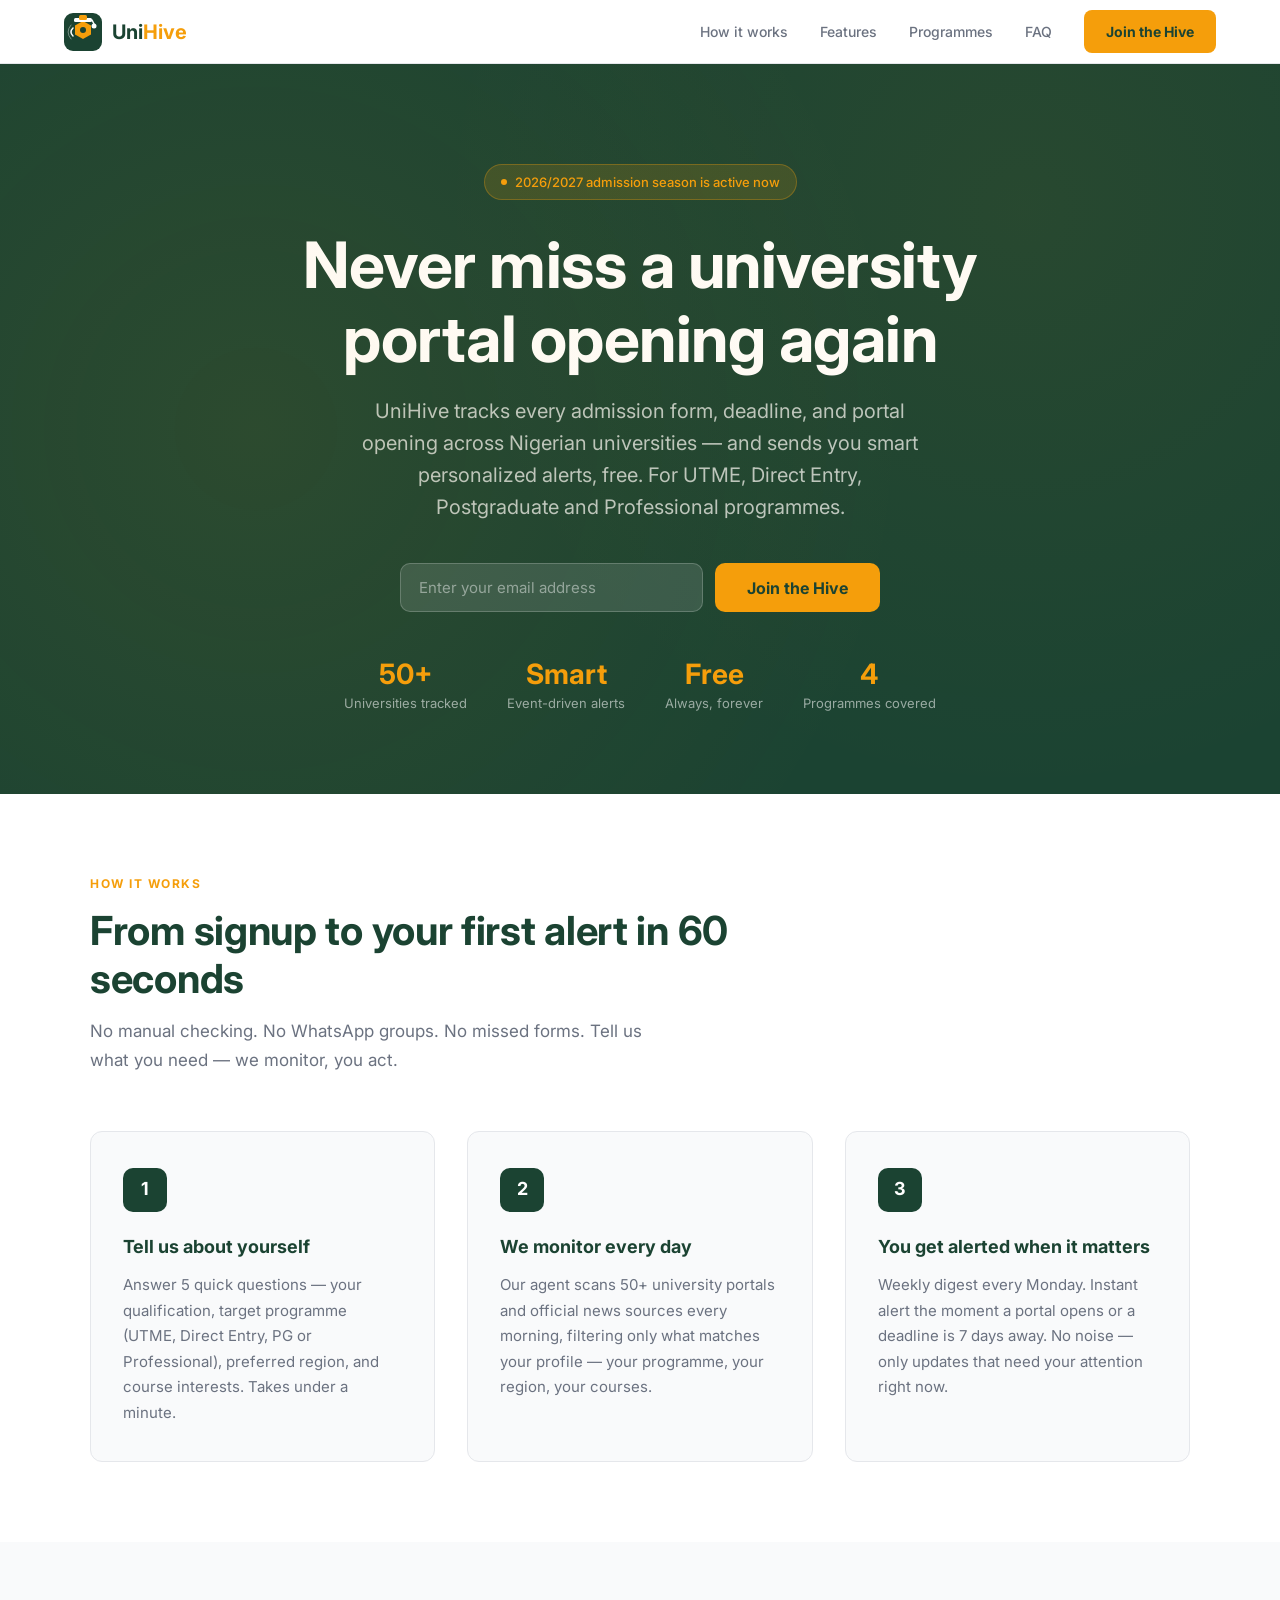
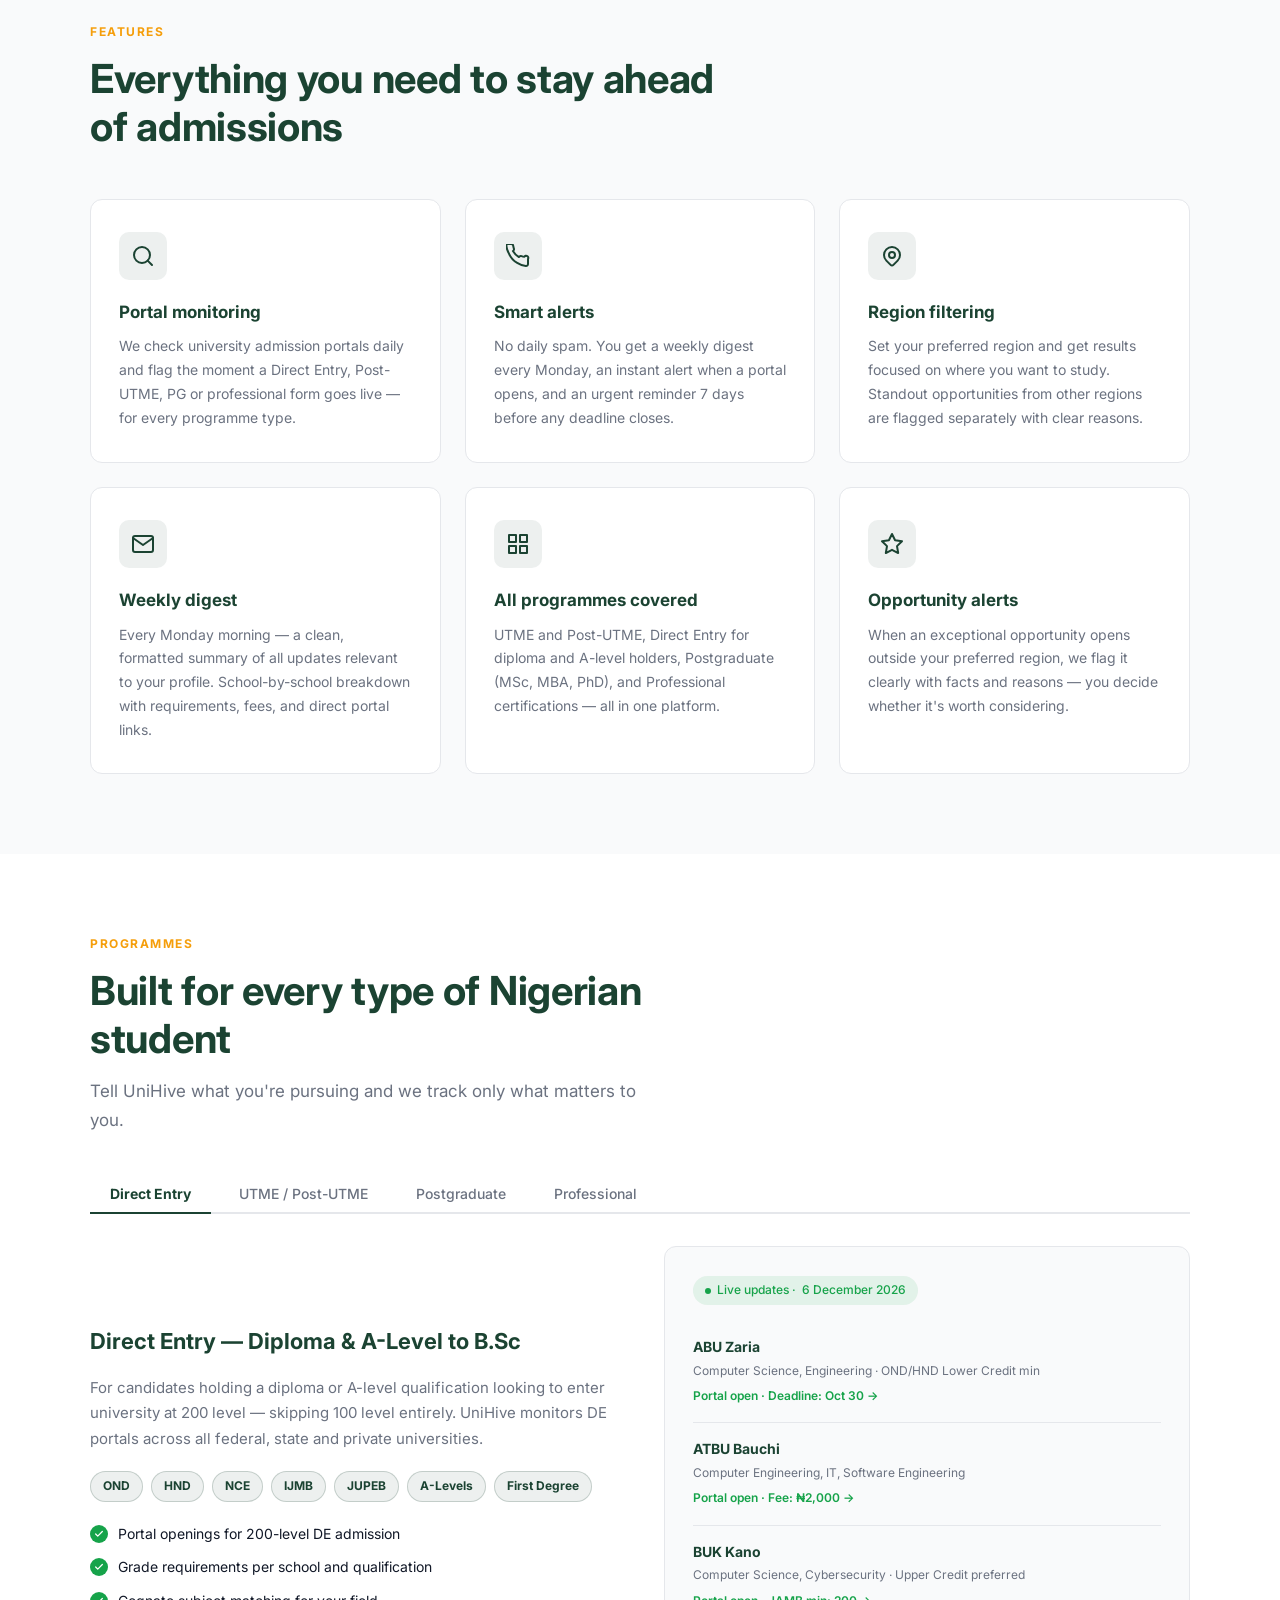
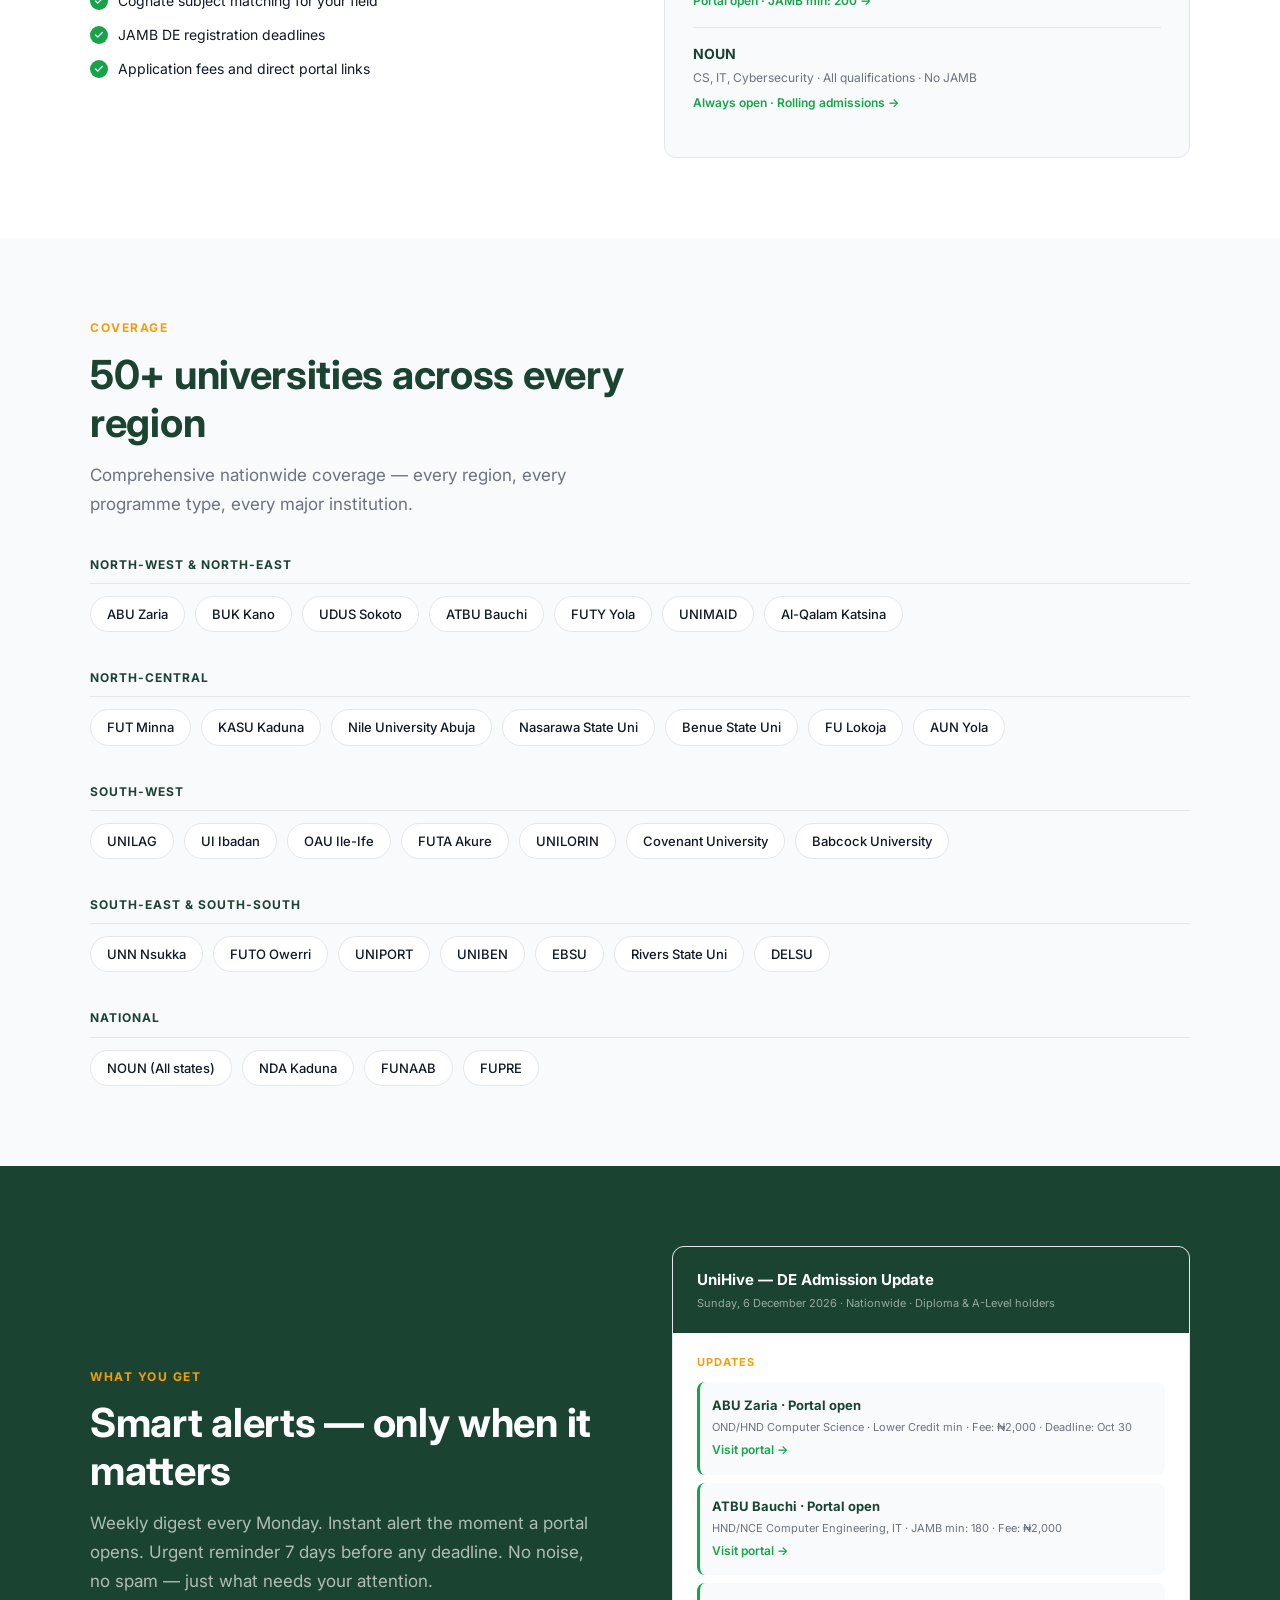
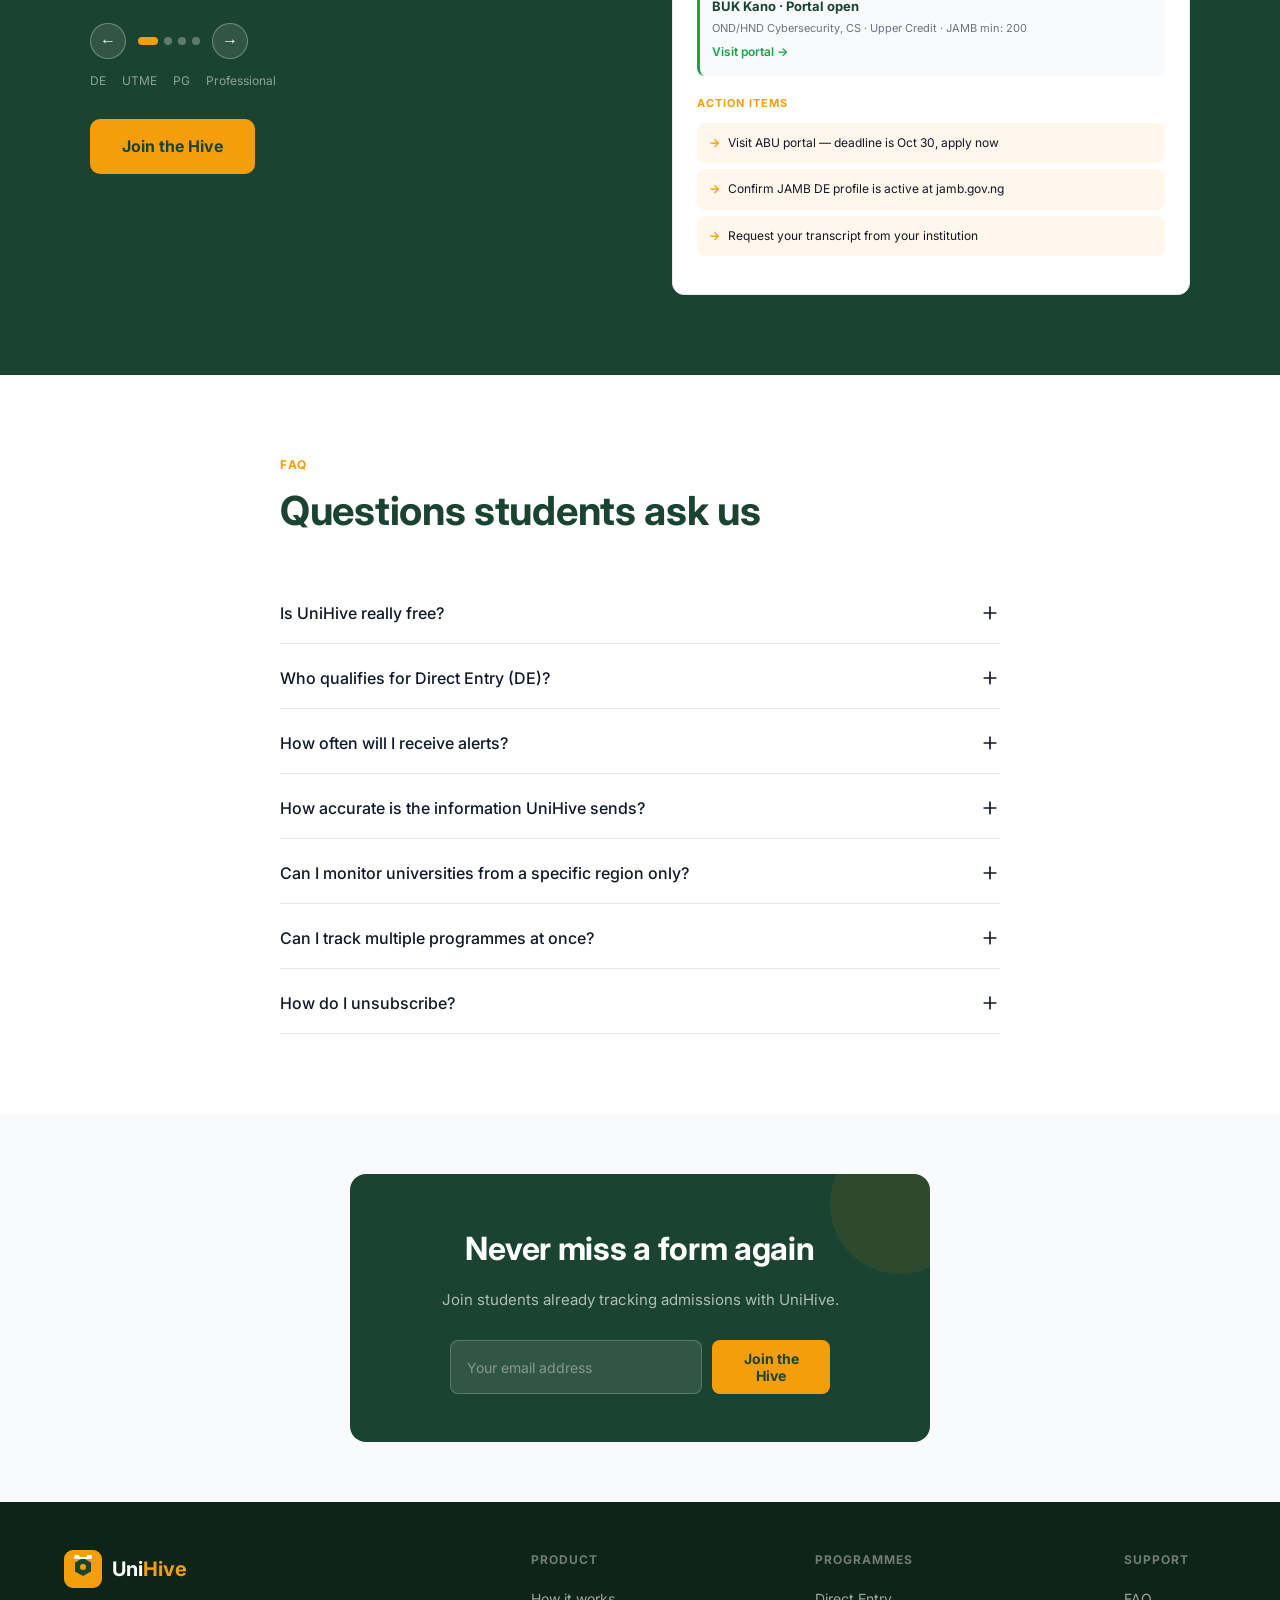
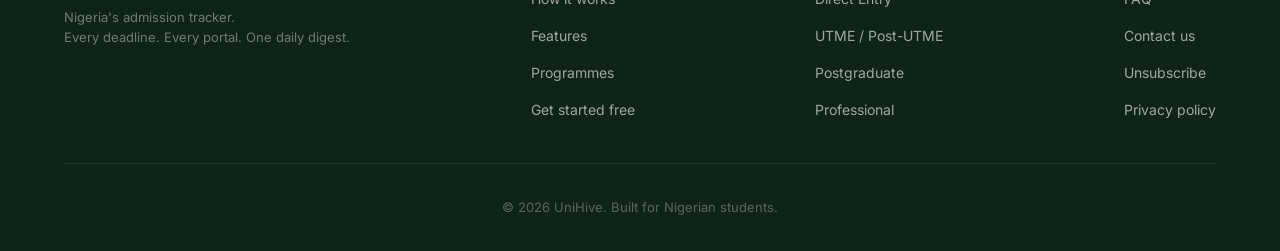
==== index.html @ 1ccef979 "update - smart alerts, balanced coverage, portal links, DE qualifications" ====
<!DOCTYPE html>
<html lang="en">
<head>
  <meta charset="UTF-8">
  <meta name="viewport" content="width=device-width, initial-scale=1.0, viewport-fit=cover">
  <title>UniHive — Every Admission. Every Deadline. One Hive.</title>
  <meta name="description" content="Nigeria's admission tracker. Never miss a university portal opening, DE form, Post-UTME or PG deadline again. Get smart personalized alerts free.">
  <link rel="preconnect" href="https://fonts.googleapis.com">
  <link rel="preconnect" href="https://fonts.gstatic.com" crossorigin>
  <link href="https://fonts.googleapis.com/css2?family=Inter:wght@400;500;700&display=swap" rel="stylesheet">
  <link rel="stylesheet" href="css/styles.css">
</head>
<body>

<!-- ── NAVBAR ── -->
<nav>
  <a href="#" class="nav-logo">
    <svg class="logo-icon" viewBox="0 0 38 38" fill="none">
      <rect width="38" height="38" rx="9" fill="#1B4332"/>
      <polygon points="19,8 27,12.5 27,21.5 19,26 11,21.5 11,12.5" fill="#F59E0B"/>
      <polygon points="19,11 25,14.5 25,21 19,24.5 13,21 13,14.5" fill="#F59E0B" opacity="0.35"/>
      <rect x="10" y="5" width="18" height="4" rx="1.5" fill="white"/>
      <rect x="15" y="2" width="8" height="5" rx="1.5" fill="#F59E0B"/>
      <line x1="28" y1="7" x2="30" y2="11" stroke="white" stroke-width="1.5" stroke-linecap="round"/>
      <circle cx="30" cy="13" r="2.5" fill="white"/>
      <path d="M9 15 Q5 19 9 23" fill="none" stroke="white" stroke-width="1.5" stroke-linecap="round"/>
      <path d="M7 12 Q1 19 7 26" fill="none" stroke="white" stroke-width="1" stroke-linecap="round" opacity="0.4"/>
      <circle cx="19" cy="17" r="3" fill="#1B4332"/>
    </svg>
    <span class="logo-text"><span>Uni</span><span>Hive</span></span>
  </a>

  <ul class="nav-links" id="navLinks">
    <li><a href="#how-it-works">How it works</a></li>
    <li><a href="#features">Features</a></li>
    <li><a href="#programmes">Programmes</a></li>
    <li><a href="#faq">FAQ</a></li>
    <li><a href="#signup" class="btn btn-primary">Join the Hive</a></li>
  </ul>

  <button class="hamburger" id="hamburger" aria-label="Open menu">
    <span></span><span></span><span></span>
  </button>
</nav>

<!-- ── HERO ── -->
<section class="hero" id="signup">
  <div class="hero-badge">
    <span></span> 2026/2027 admission season is active now
  </div>
  <h1>Never miss a university<br>portal opening again</h1>
  <p>UniHive tracks every admission form, deadline, and portal opening across Nigerian universities — and sends you smart personalized alerts, free. For UTME, Direct Entry, Postgraduate and Professional programmes.</p>
  <form class="hero-form" onsubmit="handleSignup(event)">
    <input type="email" placeholder="Enter your email address" required>
    <button type="submit" class="btn btn-amber btn-lg">Join the Hive</button>
  </form>
  <div class="hero-stats">
    <div class="hero-stat">
      <strong>50+</strong>
      <span>Universities tracked</span>
    </div>
    <div class="hero-stat">
      <strong>Smart</strong>
      <span>Event-driven alerts</span>
    </div>
    <div class="hero-stat">
      <strong>Free</strong>
      <span>Always, forever</span>
    </div>
    <div class="hero-stat">
      <strong>4</strong>
      <span>Programmes covered</span>
    </div>
  </div>
</section>

<!-- ── HOW IT WORKS ── -->
<section class="how" id="how-it-works">
  <div class="how-inner">
    <div class="how-header">
      <p class="section-label">How it works</p>
      <h2 class="section-title">From signup to your first alert in 60 seconds</h2>
      <p class="section-sub">No manual checking. No WhatsApp groups. No missed forms. Tell us what you need — we monitor, you act.</p>
    </div>
    <div class="steps">
      <div class="step">
        <div class="step-num">1</div>
        <h3>Tell us about yourself</h3>
        <p>Answer 5 quick questions — your qualification, target programme (UTME, Direct Entry, PG or Professional), preferred region, and course interests. Takes under a minute.</p>
      </div>
      <div class="step">
        <div class="step-num">2</div>
        <h3>We monitor every day</h3>
        <p>Our agent scans 50+ university portals and official news sources every morning, filtering only what matches your profile — your programme, your region, your courses.</p>
      </div>
      <div class="step">
        <div class="step-num">3</div>
        <h3>You get alerted when it matters</h3>
        <p>Weekly digest every Monday. Instant alert the moment a portal opens or a deadline is 7 days away. No noise — only updates that need your attention right now.</p>
      </div>
    </div>
  </div>
</section>

<!-- ── FEATURES ── -->
<section class="features" id="features">
  <div class="features-inner">
    <p class="section-label">Features</p>
    <h2 class="section-title">Everything you need to stay ahead of admissions</h2>
    <div class="features-grid">
      <div class="feature-card">
        <div class="feature-icon">
          <svg viewBox="0 0 24 24"><circle cx="11" cy="11" r="8"/><line x1="21" y1="21" x2="16.65" y2="16.65"/></svg>
        </div>
        <h3>Portal monitoring</h3>
        <p>We check university admission portals daily and flag the moment a Direct Entry, Post-UTME, PG or professional form goes live — for every programme type.</p>
      </div>
      <div class="feature-card">
        <div class="feature-icon">
          <svg viewBox="0 0 24 24"><path d="M22 16.92v3a2 2 0 01-2.18 2 19.79 19.79 0 01-8.63-3.07A19.5 19.5 0 013.07 9.8 19.79 19.79 0 01.22 1.18 2 2 0 012.18 0h3a2 2 0 012 1.72c.127.96.361 1.903.7 2.81a2 2 0 01-.45 2.11L6.91 7.09a16 16 0 006 6l.56-.56a2 2 0 012.11-.45c.907.339 1.85.573 2.81.7A2 2 0 0122 14.92z"/></svg>
        </div>
        <h3>Smart alerts</h3>
        <p>No daily spam. You get a weekly digest every Monday, an instant alert when a portal opens, and an urgent reminder 7 days before any deadline closes.</p>
      </div>
      <div class="feature-card">
        <div class="feature-icon">
          <svg viewBox="0 0 24 24"><path d="M17.657 16.657L13.414 20.9a1.998 1.998 0 01-2.827 0l-4.244-4.243a8 8 0 1111.314 0z"/><circle cx="12" cy="11" r="3"/></svg>
        </div>
        <h3>Region filtering</h3>
        <p>Set your preferred region and get results focused on where you want to study. Standout opportunities from other regions are flagged separately with clear reasons.</p>
      </div>
      <div class="feature-card">
        <div class="feature-icon">
          <svg viewBox="0 0 24 24"><path d="M4 4h16c1.1 0 2 .9 2 2v12c0 1.1-.9 2-2 2H4c-1.1 0-2-.9-2-2V6c0-1.1.9-2 2-2z"/><polyline points="22,6 12,13 2,6"/></svg>
        </div>
        <h3>Weekly digest</h3>
        <p>Every Monday morning — a clean, formatted summary of all updates relevant to your profile. School-by-school breakdown with requirements, fees, and direct portal links.</p>
      </div>
      <div class="feature-card">
        <div class="feature-icon">
          <svg viewBox="0 0 24 24"><rect x="3" y="3" width="7" height="7"/><rect x="14" y="3" width="7" height="7"/><rect x="14" y="14" width="7" height="7"/><rect x="3" y="14" width="7" height="7"/></svg>
        </div>
        <h3>All programmes covered</h3>
        <p>UTME and Post-UTME, Direct Entry for diploma and A-level holders, Postgraduate (MSc, MBA, PhD), and Professional certifications — all in one platform.</p>
      </div>
      <div class="feature-card">
        <div class="feature-icon">
          <svg viewBox="0 0 24 24"><polygon points="12 2 15.09 8.26 22 9.27 17 14.14 18.18 21.02 12 17.77 5.82 21.02 7 14.14 2 9.27 8.91 8.26 12 2"/></svg>
        </div>
        <h3>Opportunity alerts</h3>
        <p>When an exceptional opportunity opens outside your preferred region, we flag it clearly with facts and reasons — you decide whether it's worth considering.</p>
      </div>
    </div>
  </div>
</section>

<!-- ── PROGRAMMES ── -->
<section class="programmes" id="programmes">
  <div class="programmes-inner">
    <p class="section-label">Programmes</p>
    <h2 class="section-title">Built for every type of Nigerian student</h2>
    <p class="section-sub">Tell UniHive what you're pursuing and we track only what matters to you.</p>

    <div class="prog-tabs">
      <button class="prog-tab active" onclick="switchTab('de')">Direct Entry</button>
      <button class="prog-tab" onclick="switchTab('utme')">UTME / Post-UTME</button>
      <button class="prog-tab" onclick="switchTab('pg')">Postgraduate</button>
      <button class="prog-tab" onclick="switchTab('prof')">Professional</button>
    </div>

    <!-- DE -->
    <div class="prog-content active" id="tab-de">
      <div class="prog-info">
        <h3>Direct Entry — Diploma & A-Level to B.Sc</h3>
        <p>For candidates holding a diploma or A-level qualification looking to enter university at 200 level — skipping 100 level entirely. UniHive monitors DE portals across all federal, state and private universities.</p>
        <div class="qual-tags">
          <span class="qual-tag">OND</span>
          <span class="qual-tag">HND</span>
          <span class="qual-tag">NCE</span>
          <span class="qual-tag">IJMB</span>
          <span class="qual-tag">JUPEB</span>
          <span class="qual-tag">A-Levels</span>
          <span class="qual-tag">First Degree</span>
        </div>
        <ul class="prog-list">
          <li>Portal openings for 200-level DE admission</li>
          <li>Grade requirements per school and qualification</li>
          <li>Cognate subject matching for your field</li>
          <li>JAMB DE registration deadlines</li>
          <li>Application fees and direct portal links</li>
        </ul>
      </div>
      <div class="prog-visual">
        <div class="badge badge-open"><span class="badge-dot"></span> Live updates · <span class="dynamic-date-short"></span></div>
        <div class="school-entry">
          <div class="school-name">ABU Zaria</div>
          <div class="school-detail">Computer Science, Engineering · OND/HND Lower Credit min</div>
          <a href="https://www.abu.edu.ng/admissions" target="_blank" class="school-link">Portal open · Deadline: Oct 30 →</a>
        </div>
        <div class="school-entry">
          <div class="school-name">ATBU Bauchi</div>
          <div class="school-detail">Computer Engineering, IT, Software Engineering</div>
          <a href="https://www.atbu.edu.ng/admissions" target="_blank" class="school-link">Portal open · Fee: ₦2,000 →</a>
        </div>
        <div class="school-entry">
          <div class="school-name">BUK Kano</div>
          <div class="school-detail">Computer Science, Cybersecurity · Upper Credit preferred</div>
          <a href="https://www.buk.edu.ng/admissions" target="_blank" class="school-link">Portal open · JAMB min: 200 →</a>
        </div>
        <div class="school-entry">
          <div class="school-name">NOUN</div>
          <div class="school-detail">CS, IT, Cybersecurity · All qualifications · No JAMB</div>
          <a href="https://nouonline.net" target="_blank" class="school-link">Always open · Rolling admissions →</a>
        </div>
      </div>
    </div>

    <!-- UTME -->
    <div class="prog-content" id="tab-utme">
      <div class="prog-info">
        <h3>UTME / Post-UTME</h3>
        <p>For WAEC/NECO candidates who have written JAMB and are waiting for Post-UTME forms, screening dates and cut-off marks across their preferred universities nationwide.</p>
        <ul class="prog-list">
          <li>Post-UTME form release alerts</li>
          <li>Cut-off mark updates per school</li>
          <li>Screening date and venue notifications</li>
          <li>Subject combination requirements</li>
          <li>Supplementary and second batch announcements</li>
        </ul>
      </div>
      <div class="prog-visual">
        <div class="badge badge-open"><span class="badge-dot"></span> Tracking active · <span class="dynamic-date-short"></span></div>
        <div class="school-entry">
          <div class="school-name">University of Ilorin</div>
          <div class="school-detail">Post-UTME screening ongoing · Cut-off: 200</div>
          <a href="https://www.unilorin.edu.ng/admissions" target="_blank" class="school-link">Forms available now →</a>
        </div>
        <div class="school-entry">
          <div class="school-name">Nasarawa State University</div>
          <div class="school-detail">Post-UTME registration open · All courses</div>
          <a href="https://www.nsuk.edu.ng/admissions" target="_blank" class="school-link">Deadline: Nov 15 →</a>
        </div>
        <div class="school-entry">
          <div class="school-name">University of Lagos</div>
          <div class="school-detail">Post-UTME portal open · All faculties</div>
          <a href="https://www.unilag.edu.ng/admissions" target="_blank" class="school-link">Cut-off: 210 · Closes Nov 20 →</a>
        </div>
        <div class="school-entry">
          <div class="school-name">OAU Ile-Ife</div>
          <div class="school-detail">Supplementary admission ongoing · Selected courses</div>
          <a href="https://www.oauife.edu.ng/admissions" target="_blank" class="school-link">Still accepting applications →</a>
        </div>
      </div>
    </div>

    <!-- PG -->
    <div class="prog-content" id="tab-pg">
      <div class="prog-info">
        <h3>Postgraduate Programmes</h3>
        <p>For B.Sc holders looking to pursue MSc, MBA, or PhD programmes across federal, state and private universities. UniHive tracks PG admission forms, entry requirements and thesis deadlines nationwide.</p>
        <ul class="prog-list">
          <li>MSc / MBA / PhD form openings</li>
          <li>Entry requirements per programme</li>
          <li>Research supervisor availability</li>
          <li>Scholarship and funding alerts</li>
          <li>Application and resumption deadlines</li>
        </ul>
      </div>
      <div class="prog-visual">
        <div class="badge badge-open"><span class="badge-dot"></span> Monitoring active · <span class="dynamic-date-short"></span></div>
        <div class="school-entry">
          <div class="school-name">ABU Zaria — MSc Computer Science</div>
          <div class="school-detail">Min: Second Class Lower · All universities welcome</div>
          <a href="https://www.abu.edu.ng/pg-admissions" target="_blank" class="school-link">Applications open · Fee: ₦10,000 →</a>
        </div>
        <div class="school-entry">
          <div class="school-name">UI Ibadan — MBA Programme</div>
          <div class="school-detail">2026/2027 session · Full and part-time options</div>
          <a href="https://www.ui.edu.ng/pg-admissions" target="_blank" class="school-link">Closing soon →</a>
        </div>
        <div class="school-entry">
          <div class="school-name">UNN — PhD Engineering</div>
          <div class="school-detail">Research positions available · Funding possible</div>
          <a href="https://www.unn.edu.ng/pg-admissions" target="_blank" class="school-link">Supervisor matching open →</a>
        </div>
        <div class="school-entry">
          <div class="school-name">Covenant University — MSc IT</div>
          <div class="school-detail">Private university · Strong tech faculty</div>
          <a href="https://www.covenantuniversity.edu.ng/pg" target="_blank" class="school-link">Applications open →</a>
        </div>
      </div>
    </div>

    <!-- PROFESSIONAL -->
    <div class="prog-content" id="tab-prof">
      <div class="prog-info">
        <h3>Professional Certificates</h3>
        <p>For students and graduates pursuing professional certifications and short courses alongside or instead of traditional degrees. Nationwide coverage across all major professional bodies.</p>
        <ul class="prog-list">
          <li>ICAN, CIPM, NIM exam registration alerts</li>
          <li>Short course and diploma openings</li>
          <li>NYSC skill acquisition programme alerts</li>
          <li>Federal government training scheme updates</li>
          <li>Online certification programme deadlines</li>
        </ul>
      </div>
      <div class="prog-visual">
        <div class="badge badge-open"><span class="badge-dot"></span> Coming soon · <span class="dynamic-date-short"></span></div>
        <div class="school-entry">
          <div class="school-name">ICAN — November Diet</div>
          <div class="school-detail">Registration window open · Skills level</div>
          <a href="https://www.ican.org.ng" target="_blank" class="school-link">Exam: November 2026 →</a>
        </div>
        <div class="school-entry">
          <div class="school-name">NIM Certificate Programme</div>
          <div class="school-detail">Management certification · 6 months · Nationwide</div>
          <a href="https://www.nim.org.ng" target="_blank" class="school-link">New intake starting →</a>
        </div>
        <div class="school-entry">
          <div class="school-name">CIPM — HR Certification</div>
          <div class="school-detail">Online and physical · Professional HR track</div>
          <a href="https://www.cipm.org.ng" target="_blank" class="school-link">Registration open →</a>
        </div>
        <div class="school-entry">
          <div class="school-name">NYSC Skill Acquisition</div>
          <div class="school-detail">Free government training · All corps members</div>
          <a href="https://www.nysc.gov.ng" target="_blank" class="school-link">Batch C stream 2 open →</a>
        </div>
      </div>
    </div>
  </div>
</section>

<!-- ── UNIVERSITIES ── -->
<section class="universities">
  <div class="universities-inner">
    <p class="section-label">Coverage</p>
    <h2 class="section-title">50+ universities across every region</h2>
    <p class="section-sub">Comprehensive nationwide coverage — every region, every programme type, every major institution.</p>

    <div class="uni-region">
      <div class="uni-region-label">North-West & North-East</div>
      <div class="uni-grid">
        <span class="uni-pill">ABU Zaria</span>
        <span class="uni-pill">BUK Kano</span>
        <span class="uni-pill">UDUS Sokoto</span>
        <span class="uni-pill">ATBU Bauchi</span>
        <span class="uni-pill">FUTY Yola</span>
        <span class="uni-pill">UNIMAID</span>
        <span class="uni-pill">Al-Qalam Katsina</span>
      </div>
    </div>

    <div class="uni-region">
      <div class="uni-region-label">North-Central</div>
      <div class="uni-grid">
        <span class="uni-pill">FUT Minna</span>
        <span class="uni-pill">KASU Kaduna</span>
        <span class="uni-pill">Nile University Abuja</span>
        <span class="uni-pill">Nasarawa State Uni</span>
        <span class="uni-pill">Benue State Uni</span>
        <span class="uni-pill">FU Lokoja</span>
        <span class="uni-pill">AUN Yola</span>
      </div>
    </div>

    <div class="uni-region">
      <div class="uni-region-label">South-West</div>
      <div class="uni-grid">
        <span class="uni-pill">UNILAG</span>
        <span class="uni-pill">UI Ibadan</span>
        <span class="uni-pill">OAU Ile-Ife</span>
        <span class="uni-pill">FUTA Akure</span>
        <span class="uni-pill">UNILORIN</span>
        <span class="uni-pill">Covenant University</span>
        <span class="uni-pill">Babcock University</span>
      </div>
    </div>

    <div class="uni-region">
      <div class="uni-region-label">South-East & South-South</div>
      <div class="uni-grid">
        <span class="uni-pill">UNN Nsukka</span>
        <span class="uni-pill">FUTO Owerri</span>
        <span class="uni-pill">UNIPORT</span>
        <span class="uni-pill">UNIBEN</span>
        <span class="uni-pill">EBSU</span>
        <span class="uni-pill">Rivers State Uni</span>
        <span class="uni-pill">DELSU</span>
      </div>
    </div>

    <div class="uni-region">
      <div class="uni-region-label">National</div>
      <div class="uni-grid">
        <span class="uni-pill">NOUN (All states)</span>
        <span class="uni-pill">NDA Kaduna</span>
        <span class="uni-pill">FUNAAB</span>
        <span class="uni-pill">FUPRE</span>
      </div>
    </div>
  </div>
</section>

<!-- ── EMAIL PREVIEW ── -->
<section class="preview">
  <div class="preview-inner">
    <div>
      <p class="section-label">What you get</p>
      <h2 class="section-title">Smart alerts — only when it matters</h2>
      <p class="section-sub">Weekly digest every Monday. Instant alert the moment a portal opens. Urgent reminder 7 days before any deadline. No noise, no spam — just what needs your attention.</p>
      <br>
      <div class="carousel-controls">
        <button class="carousel-btn" onclick="prevSlide()">←</button>
        <div class="carousel-dots">
          <span class="carousel-dot active" onclick="goToSlide(0)"></span>
          <span class="carousel-dot" onclick="goToSlide(1)"></span>
          <span class="carousel-dot" onclick="goToSlide(2)"></span>
          <span class="carousel-dot" onclick="goToSlide(3)"></span>
        </div>
        <button class="carousel-btn" onclick="nextSlide()">→</button>
      </div>
      <div class="carousel-labels">
        <span>DE</span><span>UTME</span><span>PG</span><span>Professional</span>
      </div>
      <br>
      <a href="#signup" class="btn btn-amber btn-lg">Join the Hive</a>
    </div>

    <div class="carousel-wrapper" id="carouselWrapper">
      <!-- Built dynamically by JS -->
    </div>
  </div>
</section>

<!-- ── FAQ ── -->
<section class="faq" id="faq">
  <div class="faq-inner">
    <p class="section-label">FAQ</p>
    <h2 class="section-title">Questions students ask us</h2>
    <div class="faq-list">

      <div class="faq-item">
        <button class="faq-q" onclick="toggleFaq(this)">
          Is UniHive really free?
          <svg class="faq-icon" viewBox="0 0 24 24" fill="none" stroke="currentColor" stroke-width="2" stroke-linecap="round"><line x1="12" y1="5" x2="12" y2="19"/><line x1="5" y1="12" x2="19" y2="12"/></svg>
        </button>
        <p class="faq-a">Yes — the weekly digest and instant alerts are completely free, forever. A premium plan with additional features is coming soon, but the core product will always have a free tier.</p>
      </div>

      <div class="faq-item">
        <button class="faq-q" onclick="toggleFaq(this)">
          Who qualifies for Direct Entry (DE)?
          <svg class="faq-icon" viewBox="0 0 24 24" fill="none" stroke="currentColor" stroke-width="2" stroke-linecap="round"><line x1="12" y1="5" x2="12" y2="19"/><line x1="5" y1="12" x2="19" y2="12"/></svg>
        </button>
        <p class="faq-a">Direct Entry is open to candidates holding any of these qualifications: OND (Ordinary National Diploma), HND (Higher National Diploma), NCE (Nigeria Certificate in Education), IJMB certificate, JUPEB certificate, Cambridge A-Levels, NABTEB (ANBC or ANTC), or a First Degree from a recognised university. All these routes give you access to 200-level admission without sitting UTME.</p>
      </div>

      <div class="faq-item">
        <button class="faq-q" onclick="toggleFaq(this)">
          How often will I receive alerts?
          <svg class="faq-icon" viewBox="0 0 24 24" fill="none" stroke="currentColor" stroke-width="2" stroke-linecap="round"><line x1="12" y1="5" x2="12" y2="19"/><line x1="5" y1="12" x2="19" y2="12"/></svg>
        </button>
        <p class="faq-a">UniHive uses smart, event-driven alerts — not daily emails. You receive a weekly digest every Monday summarizing what's new. When a portal you're tracking opens, you get an instant alert that same day. When a deadline is 7 days away, you get an urgent reminder. That's it — no noise, no spam.</p>
      </div>

      <div class="faq-item">
        <button class="faq-q" onclick="toggleFaq(this)">
          How accurate is the information UniHive sends?
          <svg class="faq-icon" viewBox="0 0 24 24" fill="none" stroke="currentColor" stroke-width="2" stroke-linecap="round"><line x1="12" y1="5" x2="12" y2="19"/><line x1="5" y1="12" x2="19" y2="12"/></svg>
        </button>
        <p class="faq-a">We pull data directly from university portals and official news sources every morning. Where a portal is unreachable, we fall back to verified news sources. We always include direct links so you can confirm details yourself before applying.</p>
      </div>

      <div class="faq-item">
        <button class="faq-q" onclick="toggleFaq(this)">
          Can I monitor universities from a specific region only?
          <svg class="faq-icon" viewBox="0 0 24 24" fill="none" stroke="currentColor" stroke-width="2" stroke-linecap="round"><line x1="12" y1="5" x2="12" y2="19"/><line x1="5" y1="12" x2="19" y2="12"/></svg>
        </button>
        <p class="faq-a">Yes. During onboarding you select your preferred region and we prioritize results from there. When a standout opportunity opens in another region — say an unusual requirement waiver or no-JAMB admission — we flag it separately with clear reasons so you can decide.</p>
      </div>

      <div class="faq-item">
        <button class="faq-q" onclick="toggleFaq(this)">
          Can I track multiple programmes at once?
          <svg class="faq-icon" viewBox="0 0 24 24" fill="none" stroke="currentColor" stroke-width="2" stroke-linecap="round"><line x1="12" y1="5" x2="12" y2="19"/><line x1="5" y1="12" x2="19" y2="12"/></svg>
        </button>
        <p class="faq-a">Yes. During onboarding you can select multiple programmes — for example Direct Entry and Postgraduate at the same time. UniHive combines alerts for all your selected routes into one clean digest.</p>
      </div>

      <div class="faq-item">
        <button class="faq-q" onclick="toggleFaq(this)">
          How do I unsubscribe?
          <svg class="faq-icon" viewBox="0 0 24 24" fill="none" stroke="currentColor" stroke-width="2" stroke-linecap="round"><line x1="12" y1="5" x2="12" y2="19"/><line x1="5" y1="12" x2="19" y2="12"/></svg>
        </button>
        <p class="faq-a">Every email we send has an unsubscribe link at the bottom. One click and you're off our list permanently — no confirmation emails, no dark patterns.</p>
      </div>

    </div>
  </div>
</section>

<!-- ── FINAL CTA ── -->
<section class="cta-section">
  <div class="cta-box">
    <h2>Never miss a form again</h2>
    <p>Join students already tracking admissions with UniHive.</p>
    <form class="cta-form" onsubmit="handleSignup(event)">
      <input type="email" placeholder="Your email address" required>
      <button type="submit" class="btn btn-amber">Join the Hive</button>
    </form>
  </div>
</section>

<!-- ── FOOTER ── -->
<footer>
  <div class="footer-top">
    <div class="footer-brand">
      <a href="#" class="nav-logo" style="display:inline-flex;">
        <svg class="logo-icon" viewBox="0 0 38 38" fill="none">
          <rect width="38" height="38" rx="9" fill="#F59E0B"/>
          <polygon points="19,8 27,12.5 27,21.5 19,26 11,21.5 11,12.5" fill="#1B4332"/>
          <rect x="10" y="5" width="18" height="4" rx="1.5" fill="white"/>
          <rect x="15" y="2" width="8" height="5" rx="1.5" fill="#F59E0B"/>
          <circle cx="19" cy="17" r="3" fill="#F59E0B"/>
        </svg>
        <span class="logo-text" style="color:white;"><span style="color:white;">Uni</span><span style="color:#F59E0B;">Hive</span></span>
      </a>
      <p>Nigeria's admission tracker.<br>Every deadline. Every portal. One daily digest.</p>
    </div>
    <div class="footer-links">
      <h5>Product</h5>
      <ul>
        <li><a href="#how-it-works">How it works</a></li>
        <li><a href="#features">Features</a></li>
        <li><a href="#programmes">Programmes</a></li>
        <li><a href="#signup">Get started free</a></li>
      </ul>
    </div>
    <div class="footer-links">
      <h5>Programmes</h5>
      <ul>
        <li><a href="#programmes">Direct Entry</a></li>
        <li><a href="#programmes">UTME / Post-UTME</a></li>
        <li><a href="#programmes">Postgraduate</a></li>
        <li><a href="#programmes">Professional</a></li>
      </ul>
    </div>
    <div class="footer-links">
      <h5>Support</h5>
      <ul>
        <li><a href="#faq">FAQ</a></li>
        <li><a href="mailto:hello@unihive.com.ng">Contact us</a></li>
        <li><a href="#">Unsubscribe</a></li>
        <li><a href="#">Privacy policy</a></li>
      </ul>
    </div>
  </div>
  <div class="footer-bottom">
    <p>© 2026 UniHive. Built for Nigerian students.</p>
  </div>
</footer>

<script src="js/main.js"></script>
</body>
</html>
---- css/styles.css ----
*,
*::before,
*::after {
  box-sizing: border-box;
  margin: 0;
  padding: 0;
}

:root {
  --green: #1b4332;
  --amber: #f59e0b;
  --bg: #f9fafb;
  --white: #ffffff;
  --text: #111827;
  --muted: #6b7280;
  --border: #e5e7eb;
  --red: #dc2626;
  --success: #16a34a;
  --radius: 12px;
}

html {
  scroll-behavior: smooth;
}

body {
  font-family: "Inter", sans-serif;
  font-size: 16px;
  line-height: 1.7;
  color: var(--text);
  background: var(--bg);
  -webkit-font-smoothing: antialiased;
}

/* ── NAVBAR ── */
nav {
  position: sticky;
  top: 0;
  z-index: 100;
  background: rgba(255, 255, 255, 0.95);
  backdrop-filter: blur(8px);
  border-bottom: 1px solid var(--border);
  padding: 0 5%;
  height: 64px;
  display: flex;
  align-items: center;
  justify-content: space-between;
}

.nav-logo {
  display: flex;
  align-items: center;
  gap: 10px;
  text-decoration: none;
}

.logo-icon {
  width: 38px;
  height: 38px;
}

.logo-text {
  font-size: 20px;
  font-weight: 700;
  line-height: 1;
}

.logo-text span:first-child {
  color: var(--green);
}
.logo-text span:last-child {
  color: var(--amber);
}

.nav-links {
  display: flex;
  align-items: center;
  gap: 32px;
  list-style: none;
}

.nav-links a {
  text-decoration: none;
  color: var(--muted);
  font-size: 14px;
  font-weight: 500;
  transition: color 0.2s;
}

.nav-links a.btn-primary {
  color: #1B4332 !important;
  font-weight: 700;
}

.nav-links a:hover {
  color: var(--green);
}

.btn {
  display: inline-flex;
  align-items: center;
  justify-content: center;
  padding: 10px 22px;
  border-radius: 8px;
  font-size: 14px;
  font-weight: 700;
  cursor: pointer;
  border: none;
  text-decoration: none;
  transition:
    opacity 0.2s,
    transform 0.15s;
  font-family: "Inter", sans-serif;
}

.btn:hover {
  opacity: 0.9;
  transform: translateY(-1px);
}
.btn:active {
  transform: translateY(0);
}
.btn-primary {
  background: var(--amber);
  color: var(--green);
}
.btn-amber {
  background: var(--amber);
  color: var(--green);
}
.btn-outline {
  background: transparent;
  color: var(--green);
  border: 2px solid var(--green);
}
.btn-lg {
  padding: 14px 32px;
  font-size: 16px;
  border-radius: 10px;
}

.hamburger {
  display: none;
  flex-direction: column;
  gap: 5px;
  cursor: pointer;
  background: none;
  border: none;
  padding: 4px;
}

.hamburger span {
  display: block;
  width: 24px;
  height: 2px;
  background: var(--green);
  border-radius: 2px;
}

/* ── HERO ── */
.hero {
  background: var(--green);
  padding: 100px 5% 80px;
  text-align: center;
  position: relative;
  overflow: hidden;
}

.hero::before {
  content: "";
  position: absolute;
  inset: 0;
  background-image:
    radial-gradient(
      circle at 20% 50%,
      rgba(245, 158, 11, 0.08) 0%,
      transparent 60%
    ),
    radial-gradient(
      circle at 80% 20%,
      rgba(245, 158, 11, 0.06) 0%,
      transparent 50%
    );
}

.hero-badge {
  display: inline-flex;
  align-items: center;
  gap: 8px;
  background: rgba(245, 158, 11, 0.15);
  border: 1px solid rgba(245, 158, 11, 0.3);
  color: var(--amber);
  font-size: 13px;
  font-weight: 500;
  padding: 6px 16px;
  border-radius: 100px;
  margin-bottom: 28px;
}

.hero-badge span {
  width: 6px;
  height: 6px;
  border-radius: 50%;
  background: var(--amber);
  display: inline-block;
  animation: pulse 2s infinite;
}

@keyframes pulse {
  0%,
  100% {
    opacity: 1;
  }
  50% {
    opacity: 0.3;
  }
}

.hero h1 {
  font-size: clamp(36px, 6vw, 64px);
  font-weight: 700;
  color: var(--white);
  line-height: 1.15;
  max-width: 800px;
  margin: 0 auto 20px;
  letter-spacing: -0.5px;
}

.hero h1 em {
  color: var(--amber);
  font-style: normal;
}

.hero p {
  font-size: clamp(16px, 2vw, 20px);
  color: rgba(255, 255, 255, 0.7);
  max-width: 560px;
  margin: 0 auto 40px;
  line-height: 1.6;
}

.hero-form {
  display: flex;
  gap: 12px;
  max-width: 480px;
  margin: 0 auto 48px;
  position: relative;
  z-index: 1;
}

.hero-form input {
  flex: 1;
  padding: 14px 18px;
  border-radius: 10px;
  border: 1px solid rgba(255, 255, 255, 0.2);
  font-size: 15px;
  font-family: "Inter", sans-serif;
  outline: none;
  background: rgba(255, 255, 255, 0.12);
  color: var(--white);
}

.hero-form input::placeholder {
  color: rgba(255, 255, 255, 0.45);
}
.hero-form input:focus {
  border-color: var(--amber);
  background: rgba(255, 255, 255, 0.18);
}

.hero-stats {
  display: flex;
  justify-content: center;
  gap: 40px;
  flex-wrap: wrap;
  position: relative;
  z-index: 1;
}

.hero-stat {
  text-align: center;
}

.hero-stat strong {
  display: block;
  font-size: 28px;
  font-weight: 700;
  color: var(--amber);
  line-height: 1;
}

.hero-stat span {
  font-size: 13px;
  color: rgba(255, 255, 255, 0.55);
  margin-top: 4px;
  display: block;
}

/* ── SECTIONS ── */
section {
  padding: 80px 5%;
}

.section-label {
  font-size: 12px;
  font-weight: 700;
  color: var(--amber);
  letter-spacing: 1.5px;
  text-transform: uppercase;
  margin-bottom: 12px;
}

.section-title {
  font-size: clamp(26px, 4vw, 40px);
  font-weight: 700;
  color: var(--green);
  line-height: 1.2;
  letter-spacing: -0.3px;
  max-width: 640px;
}

.section-sub {
  font-size: 17px;
  color: var(--muted);
  max-width: 560px;
  margin-top: 14px;
  line-height: 1.7;
}

/* ── QUAL TAGS ── */
.qual-tags {
  display: flex;
  flex-wrap: wrap;
  gap: 8px;
  margin: 16px 0 20px;
}

.qual-tag {
  padding: 4px 12px;
  border-radius: 100px;
  background: rgba(27,67,50,0.08);
  border: 1px solid rgba(27,67,50,0.2);
  font-size: 12px;
  font-weight: 700;
  color: var(--green);
}

/* ── SCHOOL LINK ── */
.school-link {
  display: inline-block;
  font-size: 12px;
  font-weight: 600;
  color: var(--success);
  text-decoration: none;
  margin-top: 4px;
  transition: color 0.2s;
}

.school-link:hover {
  color: var(--green);
  text-decoration: underline;
}

/* ── HOW IT WORKS ── */
.how {
  background: var(--white);
}
.how-inner {
  max-width: 1100px;
  margin: 0 auto;
}
.how-header {
  margin-bottom: 56px;
}

.steps {
  display: grid;
  grid-template-columns: repeat(auto-fit, minmax(280px, 1fr));
  gap: 32px;
}

.step {
  padding: 36px 32px;
  border-radius: var(--radius);
  border: 1px solid var(--border);
  background: var(--bg);
}

.step-num {
  width: 44px;
  height: 44px;
  border-radius: 10px;
  background: var(--green);
  color: var(--white);
  font-size: 18px;
  font-weight: 700;
  display: flex;
  align-items: center;
  justify-content: center;
  margin-bottom: 20px;
}

.step h3 {
  font-size: 18px;
  font-weight: 700;
  color: var(--green);
  margin-bottom: 10px;
}
.step p {
  font-size: 15px;
  color: var(--muted);
  line-height: 1.7;
}

/* ── FEATURES ── */
.features {
  background: var(--bg);
}
.features-inner {
  max-width: 1100px;
  margin: 0 auto;
}

.features-grid {
  display: grid;
  grid-template-columns: repeat(auto-fit, minmax(300px, 1fr));
  gap: 24px;
  margin-top: 48px;
}

.feature-card {
  background: var(--white);
  border: 1px solid var(--border);
  border-radius: var(--radius);
  padding: 32px 28px;
  transition: border-color 0.2s;
}

.feature-card:hover {
  border-color: var(--green);
}

.feature-icon {
  width: 48px;
  height: 48px;
  border-radius: 10px;
  background: rgba(27, 67, 50, 0.08);
  display: flex;
  align-items: center;
  justify-content: center;
  margin-bottom: 18px;
}

.feature-icon svg {
  width: 24px;
  height: 24px;
  stroke: var(--green);
  fill: none;
  stroke-width: 2;
  stroke-linecap: round;
  stroke-linejoin: round;
}

.feature-card h3 {
  font-size: 17px;
  font-weight: 700;
  color: var(--green);
  margin-bottom: 8px;
}
.feature-card p {
  font-size: 14px;
  color: var(--muted);
  line-height: 1.7;
}

/* ── PROGRAMMES ── */
.programmes {
  background: var(--white);
}
.programmes-inner {
  max-width: 1100px;
  margin: 0 auto;
}

.prog-tabs {
  display: flex;
  gap: 8px;
  flex-wrap: wrap;
  margin: 40px 0 32px;
  border-bottom: 2px solid var(--border);
  padding-bottom: 0;
}

.prog-tab {
  padding: 10px 20px;
  border-radius: 8px 8px 0 0;
  font-size: 14px;
  font-weight: 500;
  cursor: pointer;
  border: none;
  background: none;
  color: var(--muted);
  border-bottom: 2px solid transparent;
  margin-bottom: -2px;
  transition: all 0.2s;
  font-family: "Inter", sans-serif;
}

.prog-tab.active {
  color: var(--green);
  border-bottom-color: var(--green);
  font-weight: 700;
}
.prog-tab:hover:not(.active) {
  color: var(--green);
}

.prog-content {
  display: none;
}
.prog-content.active {
  display: grid;
  grid-template-columns: 1fr 1fr;
  gap: 48px;
  align-items: center;
}

.prog-info h3 {
  font-size: 22px;
  font-weight: 700;
  color: var(--green);
  margin-bottom: 14px;
}
.prog-info p {
  font-size: 15px;
  color: var(--muted);
  line-height: 1.7;
  margin-bottom: 20px;
}

.prog-list {
  list-style: none;
  display: flex;
  flex-direction: column;
  gap: 10px;
}

.prog-list li {
  display: flex;
  align-items: flex-start;
  gap: 10px;
  font-size: 14px;
  color: var(--text);
}

.prog-list li::before {
  content: "";
  width: 18px;
  height: 18px;
  border-radius: 50%;
  background: var(--success);
  flex-shrink: 0;
  margin-top: 3px;
  background-image: url("data:image/svg+xml,%3Csvg xmlns='http://www.w3.org/2000/svg' viewBox='0 0 24 24' fill='none' stroke='white' stroke-width='3' stroke-linecap='round' stroke-linejoin='round'%3E%3Cpolyline points='20 6 9 17 4 12'/%3E%3C/svg%3E");
  background-size: 10px;
  background-repeat: no-repeat;
  background-position: center;
}

.prog-visual {
  background: var(--bg);
  border-radius: var(--radius);
  padding: 28px;
  border: 1px solid var(--border);
}

.prog-visual .badge {
  display: inline-flex;
  align-items: center;
  gap: 6px;
  padding: 4px 12px;
  border-radius: 100px;
  font-size: 12px;
  font-weight: 500;
  margin-bottom: 16px;
}

.badge-open {
  background: rgba(22, 163, 74, 0.1);
  color: var(--success);
}
.badge-dot {
  width: 6px;
  height: 6px;
  border-radius: 50%;
  background: currentColor;
}

.school-entry {
  padding: 14px 0;
  border-bottom: 1px solid var(--border);
}
.school-entry:last-child {
  border-bottom: none;
}
.school-name {
  font-size: 14px;
  font-weight: 700;
  color: var(--green);
}
.school-detail {
  font-size: 12px;
  color: var(--muted);
  margin-top: 2px;
}
.school-status {
  font-size: 12px;
  color: var(--success);
  font-weight: 500;
}

/* ── UNIVERSITIES ── */
.universities {
  background: var(--bg);
}
.universities-inner {
  max-width: 1100px;
  margin: 0 auto;
}

.uni-region {
  margin-top: 36px;
}

.uni-region-label {
  font-size: 12px;
  font-weight: 700;
  color: var(--green);
  letter-spacing: 1px;
  text-transform: uppercase;
  margin-bottom: 12px;
  padding-bottom: 8px;
  border-bottom: 1px solid var(--border);
}

.uni-grid {
  display: flex;
  flex-wrap: wrap;
  gap: 10px;
  margin-top: 12px;
}

.uni-pill {
  padding: 6px 16px;
  border-radius: 100px;
  border: 1px solid var(--border);
  background: var(--white);
  font-size: 13px;
  font-weight: 500;
  color: var(--text);
  transition: all 0.2s;
}

.uni-pill:hover {
  border-color: var(--green);
  color: var(--green);
}

/* ── EMAIL PREVIEW ── */
.preview {
  background: var(--green);
}

.preview-inner {
  max-width: 1100px;
  margin: 0 auto;
  display: grid;
  grid-template-columns: 1fr 1fr;
  gap: 64px;
  align-items: center;
}

.preview .section-title {
  color: var(--white);
}
.preview .section-sub {
  color: rgba(255, 255, 255, 0.65);
}
.preview .section-label {
  color: var(--amber);
}

.carousel-wrapper {
  position: relative;
  overflow: hidden;
}

.carousel-slide {
  display: none;
}
.carousel-slide.active {
  display: block;
}

.carousel-controls {
  display: flex;
  align-items: center;
  gap: 12px;
  margin-bottom: 12px;
}

.carousel-btn {
  width: 36px;
  height: 36px;
  border-radius: 50%;
  border: 1px solid rgba(255, 255, 255, 0.3);
  background: rgba(255, 255, 255, 0.1);
  color: var(--white);
  font-size: 16px;
  cursor: pointer;
  display: flex;
  align-items: center;
  justify-content: center;
  transition: all 0.2s;
}

.carousel-btn:hover {
  background: rgba(255, 255, 255, 0.2);
}

.carousel-dots {
  display: flex;
  gap: 6px;
}

.carousel-dot {
  width: 8px;
  height: 8px;
  border-radius: 50%;
  background: rgba(255, 255, 255, 0.3);
  cursor: pointer;
  transition: all 0.2s;
}

.carousel-dot.active {
  background: var(--amber);
  width: 20px;
  border-radius: 4px;
}

.carousel-labels {
  display: flex;
  gap: 16px;
  font-size: 12px;
  color: rgba(255, 255, 255, 0.5);
}

.email-card {
  background: var(--white);
  border-radius: var(--radius);
  overflow: hidden;
  border: 1px solid var(--border);
}

.email-header {
  background: var(--green);
  padding: 20px 24px;
}
.email-header h4 {
  font-size: 15px;
  font-weight: 700;
  color: var(--white);
}
.email-header p {
  font-size: 11px;
  color: rgba(255, 255, 255, 0.55);
  margin-top: 2px;
}

.email-body {
  padding: 20px 24px;
}
.email-section {
  margin-bottom: 18px;
}

.email-section-title {
  font-size: 11px;
  font-weight: 700;
  color: var(--amber);
  letter-spacing: 1px;
  text-transform: uppercase;
  margin-bottom: 10px;
}

.email-school {
  padding: 12px;
  background: var(--bg);
  border-radius: 8px;
  margin-bottom: 8px;
  border-left: 3px solid var(--success);
}

.email-school-name {
  font-size: 13px;
  font-weight: 700;
  color: var(--green);
}
.email-school-info {
  font-size: 11px;
  color: var(--muted);
  margin-top: 3px;
  line-height: 1.5;
}

.email-action {
  padding: 10px 12px;
  background: rgba(245, 158, 11, 0.08);
  border-radius: 8px;
  margin-bottom: 6px;
  font-size: 12px;
  color: var(--text);
  display: flex;
  align-items: flex-start;
  gap: 8px;
}

.email-action::before {
  content: "→";
  color: var(--amber);
  font-weight: 700;
  flex-shrink: 0;
}

/* ── CTA ── */
.cta-section {
  background: var(--bg);
  text-align: center;
  padding: 60px 5%;
}

.cta-box {
  background: var(--green);
  border-radius: 16px;
  padding: 48px 40px;
  max-width: 580px;
  margin: 0 auto;
  position: relative;
  overflow: hidden;
}

.cta-box::before {
  content: "";
  position: absolute;
  top: -40px;
  right: -40px;
  width: 140px;
  height: 140px;
  border-radius: 50%;
  background: rgba(245, 158, 11, 0.08);
}

.cta-box h2 {
  font-size: clamp(22px, 3vw, 32px);
  font-weight: 700;
  color: var(--white);
  margin-bottom: 10px;
  letter-spacing: -0.3px;
}

.cta-box p {
  color: rgba(255, 255, 255, 0.65);
  font-size: 15px;
  margin-bottom: 28px;
}

.cta-form {
  display: flex;
  gap: 10px;
  max-width: 380px;
  margin: 0 auto;
}

.cta-form input {
  flex: 1;
  padding: 12px 16px;
  border-radius: 8px;
  border: 1px solid rgba(255, 255, 255, 0.2);
  background: rgba(255, 255, 255, 0.1);
  color: var(--white);
  font-size: 14px;
  font-family: "Inter", sans-serif;
  outline: none;
}

.cta-form input::placeholder {
  color: rgba(255, 255, 255, 0.4);
}
.cta-form input:focus {
  border-color: var(--amber);
}

/* ── FOOTER ── */
footer {
  background: #0f2419;
  padding: 48px 5% 32px;
}

.footer-top {
  display: flex;
  justify-content: space-between;
  align-items: flex-start;
  gap: 40px;
  flex-wrap: wrap;
  padding-bottom: 40px;
  border-bottom: 1px solid rgba(255, 255, 255, 0.08);
  margin-bottom: 32px;
}

.footer-brand p {
  font-size: 13px;
  color: rgba(255,255,255,0.4);
  margin-top: 10px;
  max-width: 420px;
  line-height: 1.6;
}

.footer-links h5 {
  font-size: 12px;
  font-weight: 700;
  color: rgba(255, 255, 255, 0.4);
  letter-spacing: 1px;
  text-transform: uppercase;
  margin-bottom: 14px;
}

.footer-links ul {
  list-style: none;
  display: flex;
  flex-direction: column;
  gap: 10px;
}
.footer-links a {
  font-size: 14px;
  color: rgba(255, 255, 255, 0.6);
  text-decoration: none;
  transition: color 0.2s;
}
.footer-links a:hover {
  color: var(--amber);
}

.footer-bottom {
  text-align: center;
}

.footer-bottom p {
  font-size: 13px;
  color: rgba(255, 255, 255, 0.3);
}

/* ── FAQ ── */
.faq {
  background: var(--white);
}
.faq-inner {
  max-width: 720px;
  margin: 0 auto;
}
.faq-list {
  margin-top: 48px;
  display: flex;
  flex-direction: column;
  gap: 4px;
}
.faq-item {
  border-bottom: 1px solid var(--border);
}

.faq-q {
  width: 100%;
  text-align: left;
  padding: 20px 0;
  font-size: 16px;
  font-weight: 500;
  color: var(--text);
  background: none;
  border: none;
  cursor: pointer;
  display: flex;
  justify-content: space-between;
  align-items: center;
  gap: 16px;
  font-family: "Inter", sans-serif;
}

.faq-q:hover {
  color: var(--green);
}
.faq-icon {
  width: 20px;
  height: 20px;
  flex-shrink: 0;
  transition: transform 0.2s;
}
.faq-item.open .faq-icon {
  transform: rotate(45deg);
}
.faq-a {
  font-size: 15px;
  color: var(--muted);
  line-height: 1.7;
  padding-bottom: 20px;
  display: none;
}
.faq-item.open .faq-a {
  display: block;
}

/* ── RESPONSIVE ── */
@media (max-width: 768px) {
  .nav-links {
    display: none;
  }
  .nav-links.open {
    display: flex;
    flex-direction: column;
    position: absolute;
    top: 64px;
    left: 0;
    right: 0;
    background: var(--white);
    padding: 20px 5%;
    border-bottom: 1px solid var(--border);
    gap: 20px;
    z-index: 99;
  }
  .hamburger {
    display: flex;
  }
  .hero-form {
    flex-direction: column;
  }
  .hero-stats {
    gap: 24px;
  }
  .prog-content.active {
    grid-template-columns: 1fr;
  }
  .preview-inner {
    grid-template-columns: 1fr;
  }
  .cta-form {
    flex-direction: column;
  }
  .footer-top {
    flex-direction: column;
  }
}

@media (prefers-reduced-motion: reduce) {
  *,
  *::before,
  *::after {
    animation: none !important;
    transition: none !important;
  }
}
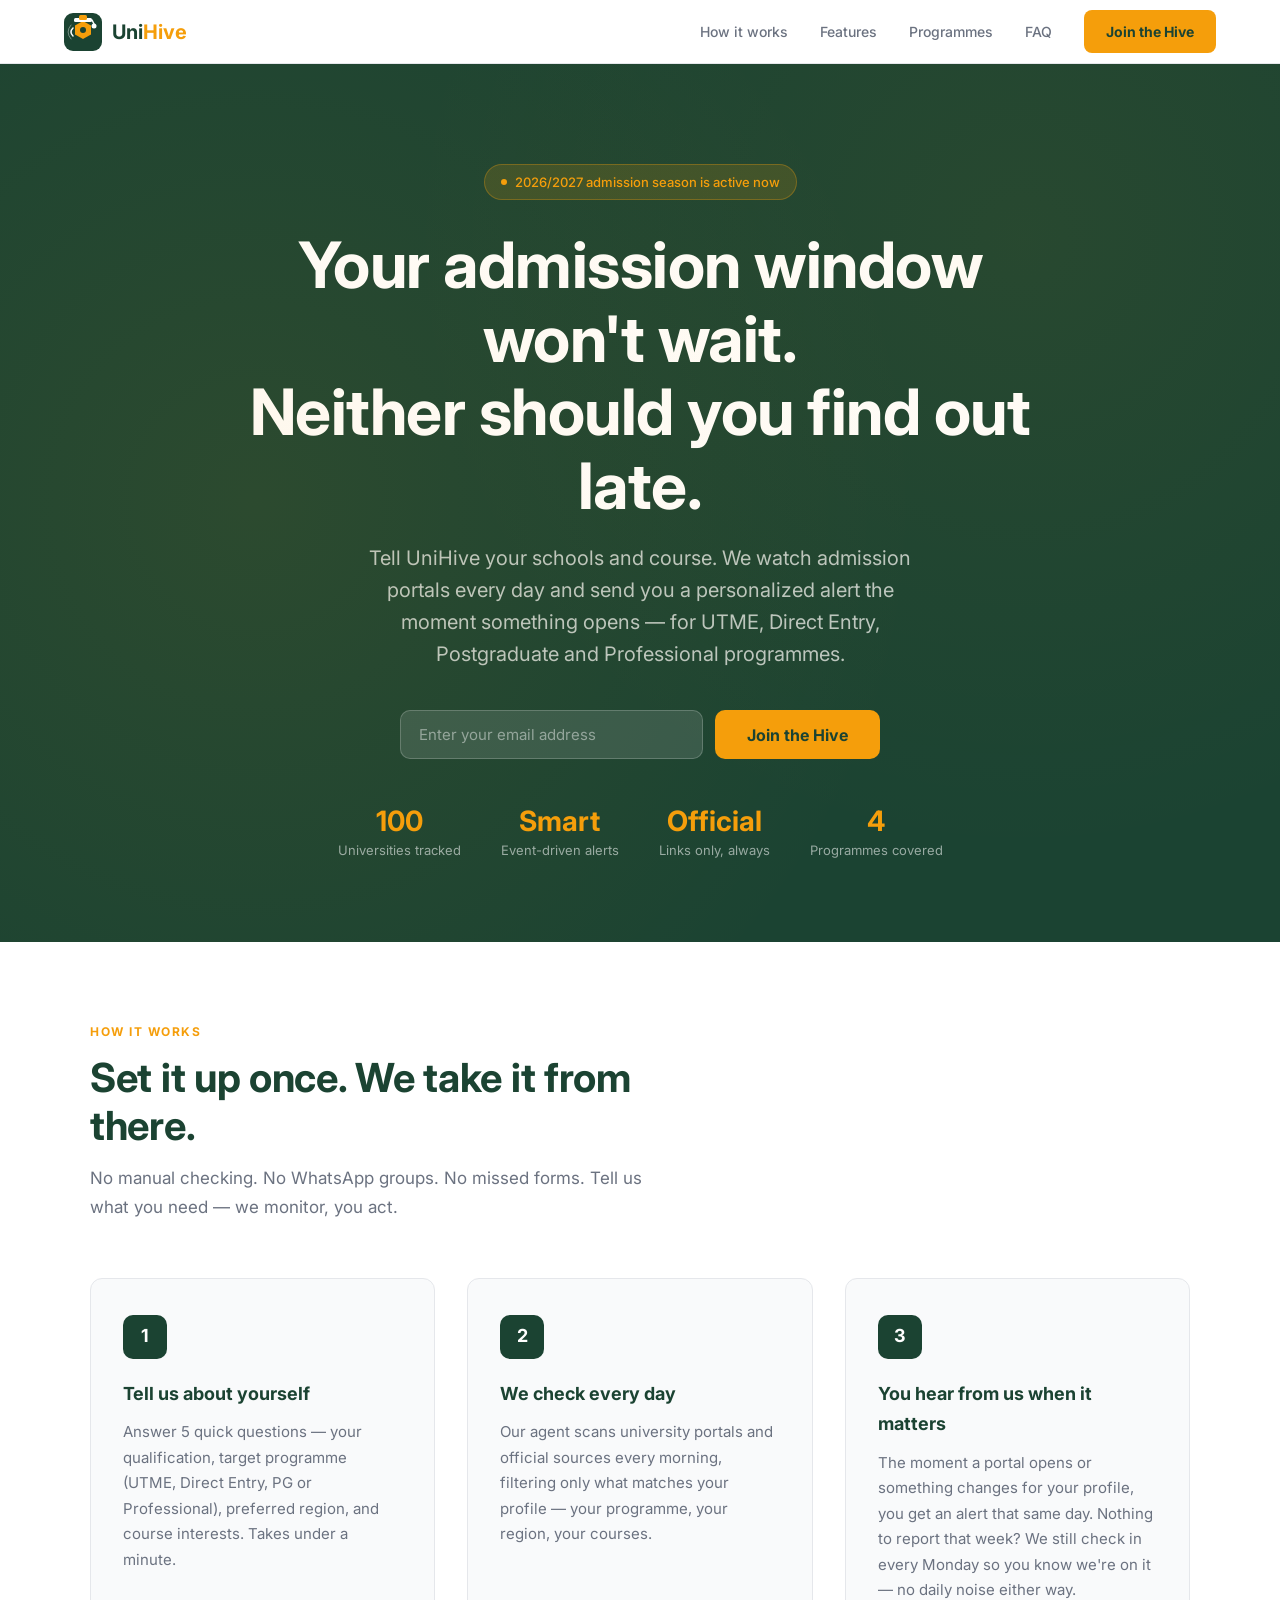
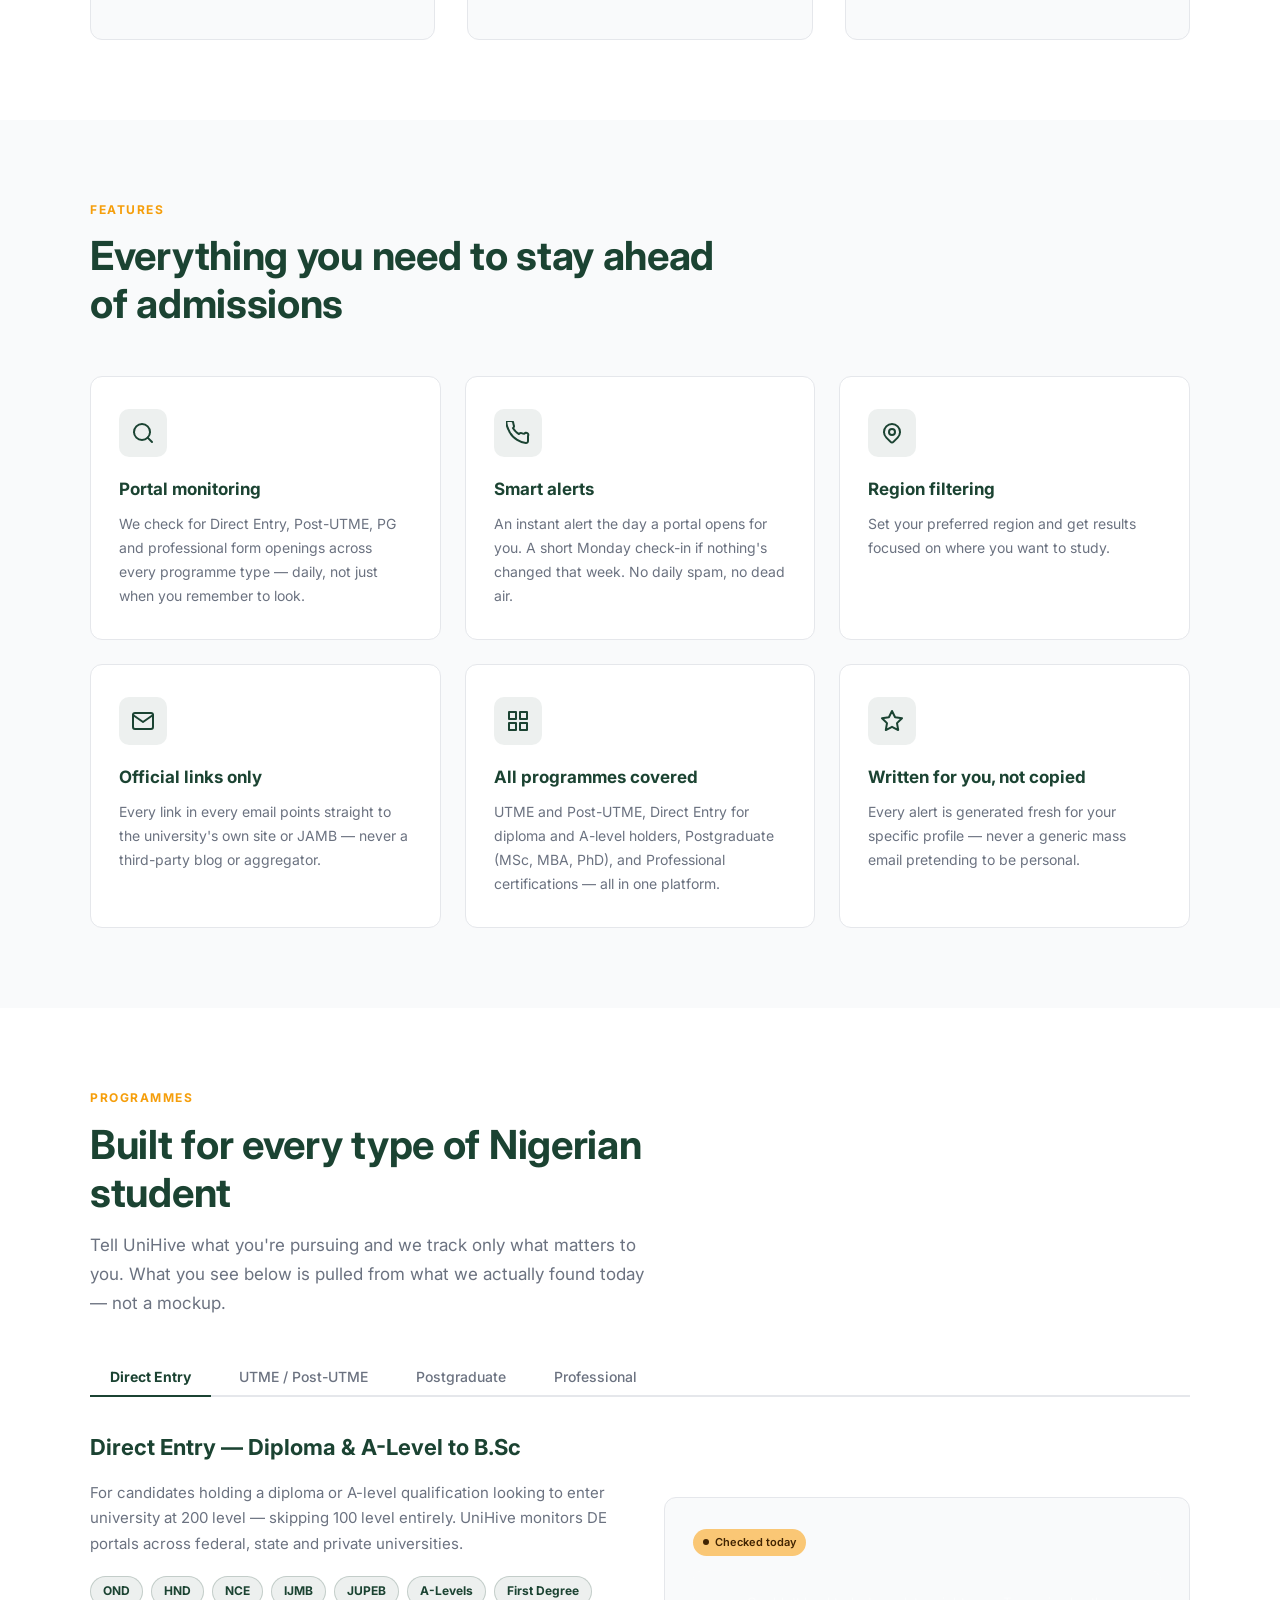
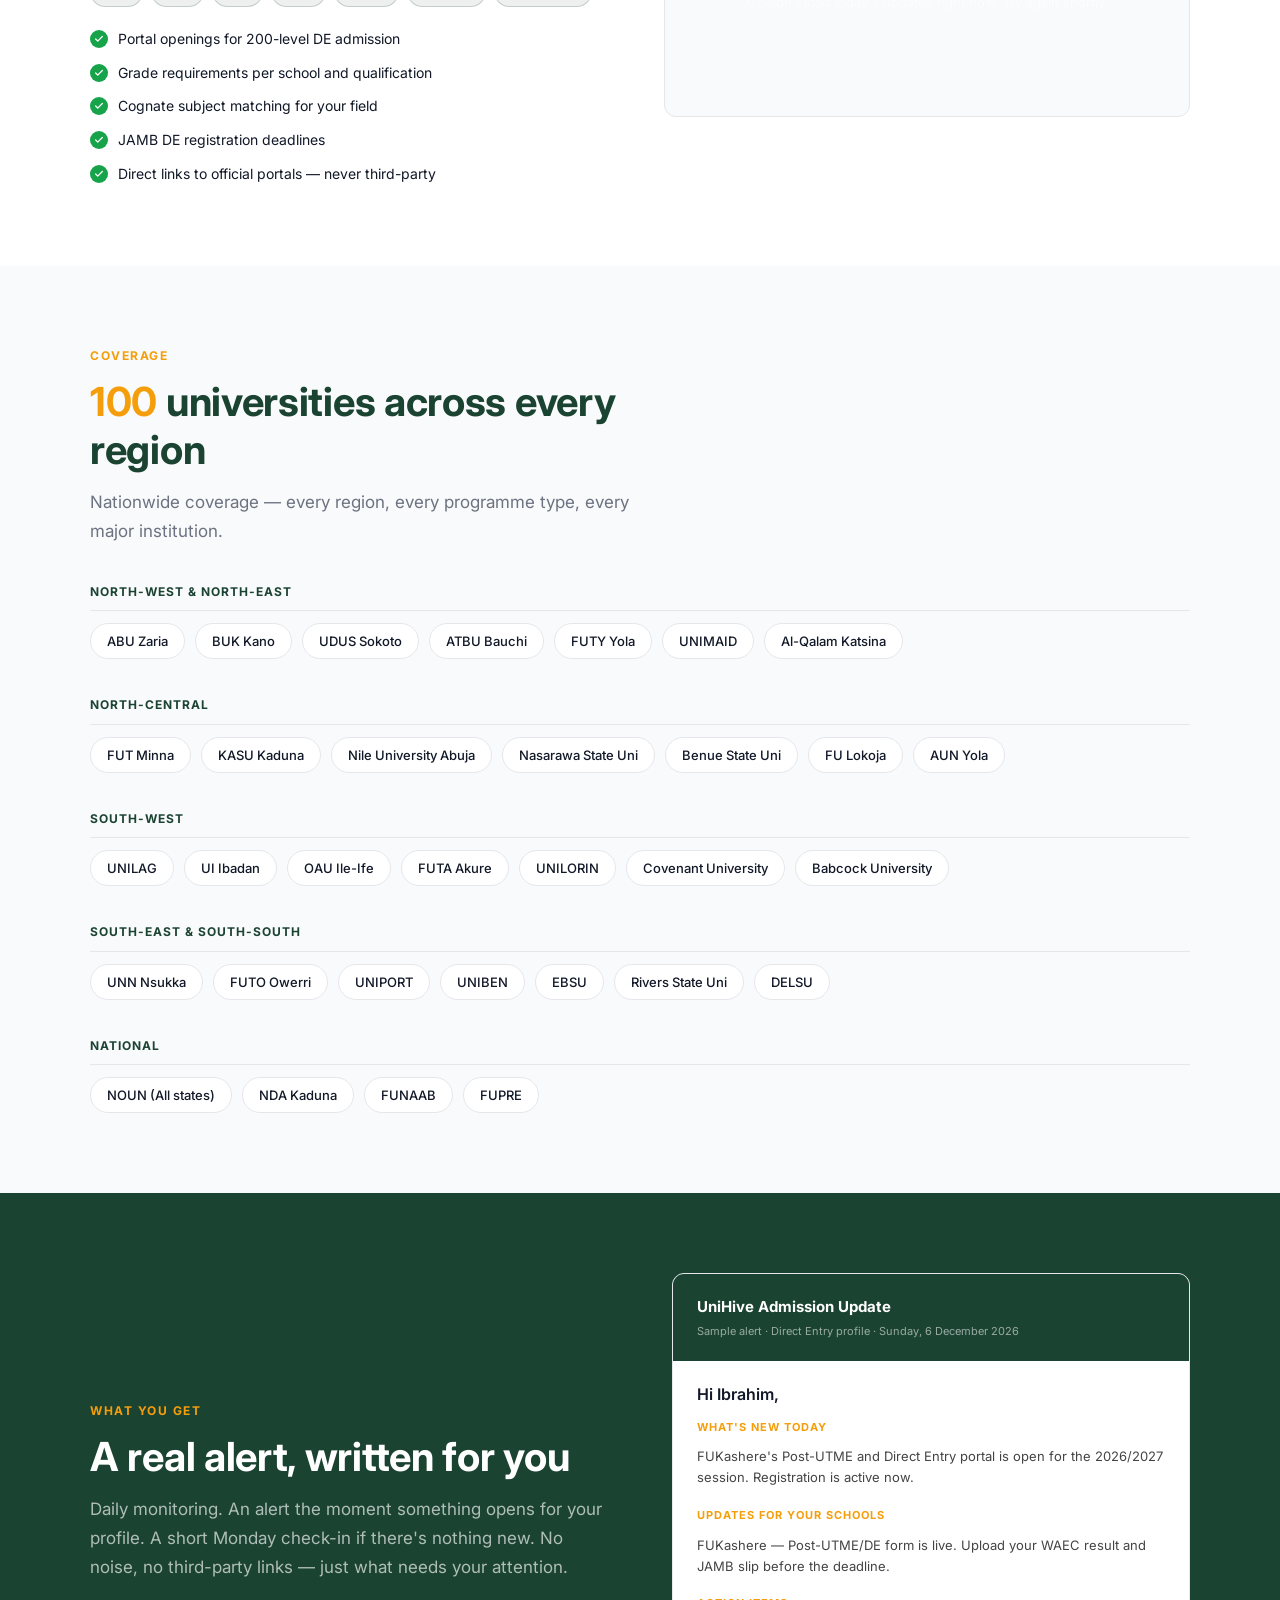
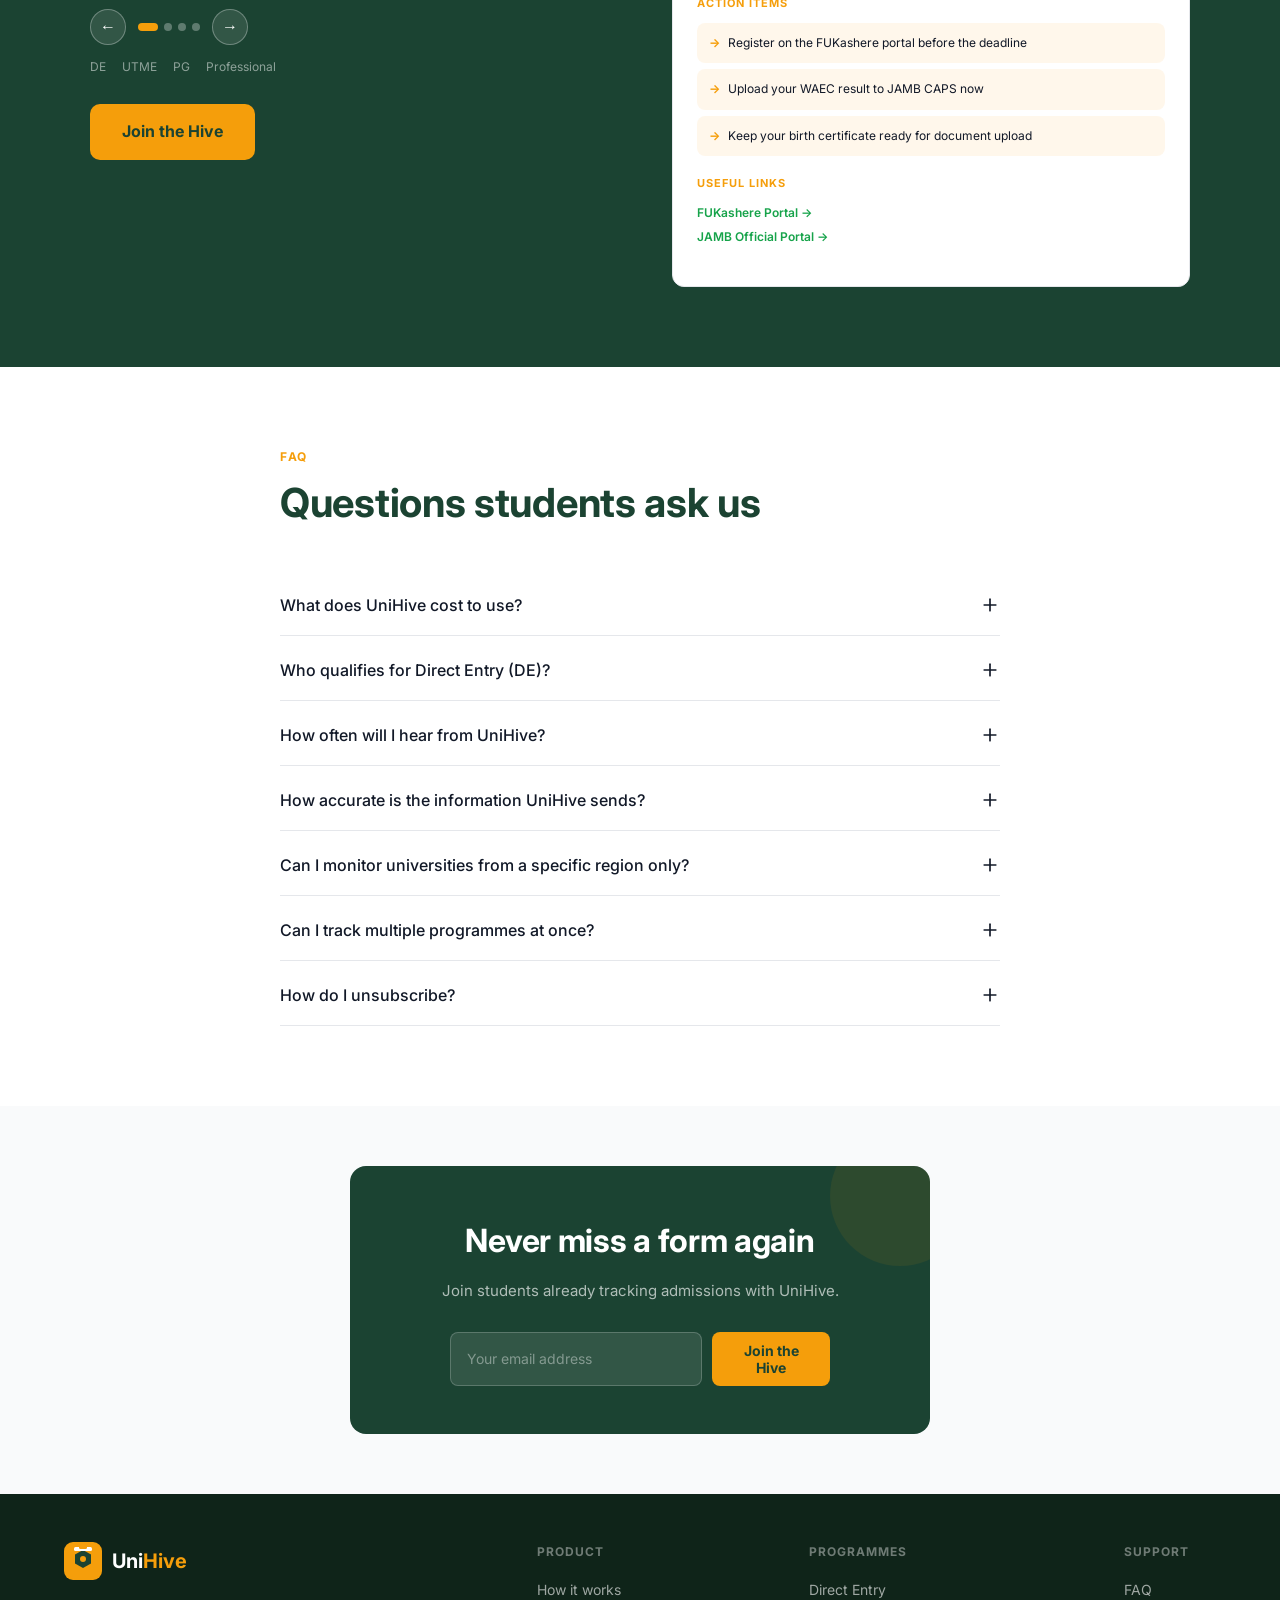
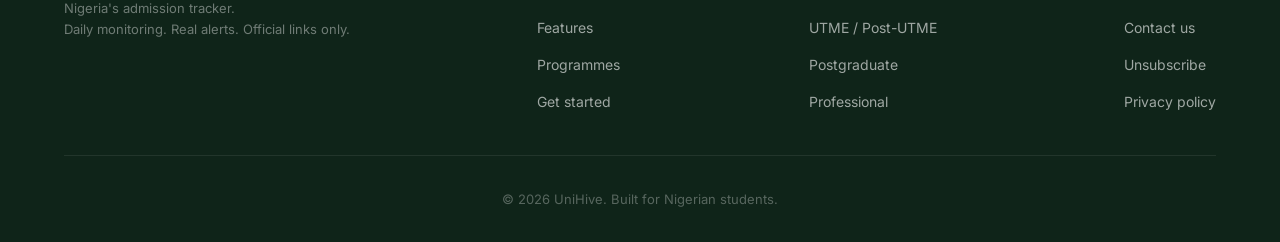
==== commit 3dae1735: "redesign landing page - real programme data, updated copy, privacy page" ====
--- a/index.html
+++ b/index.html
@@ -1,566 +1,780 @@
-<!DOCTYPE html>
+<!doctype html>
 <html lang="en">
-<head>
-  <meta charset="UTF-8">
-  <meta name="viewport" content="width=device-width, initial-scale=1.0, viewport-fit=cover">
-  <title>UniHive — Every Admission. Every Deadline. One Hive.</title>
-  <meta name="description" content="Nigeria's admission tracker. Never miss a university portal opening, DE form, Post-UTME or PG deadline again. Get smart personalized alerts free.">
-  <link rel="preconnect" href="https://fonts.googleapis.com">
-  <link rel="preconnect" href="https://fonts.gstatic.com" crossorigin>
-  <link href="https://fonts.googleapis.com/css2?family=Inter:wght@400;500;700&display=swap" rel="stylesheet">
-  <link rel="stylesheet" href="css/styles.css">
-</head>
-<body>
-
-<!-- ── NAVBAR ── -->
-<nav>
-  <a href="#" class="nav-logo">
-    <svg class="logo-icon" viewBox="0 0 38 38" fill="none">
-      <rect width="38" height="38" rx="9" fill="#1B4332"/>
-      <polygon points="19,8 27,12.5 27,21.5 19,26 11,21.5 11,12.5" fill="#F59E0B"/>
-      <polygon points="19,11 25,14.5 25,21 19,24.5 13,21 13,14.5" fill="#F59E0B" opacity="0.35"/>
-      <rect x="10" y="5" width="18" height="4" rx="1.5" fill="white"/>
-      <rect x="15" y="2" width="8" height="5" rx="1.5" fill="#F59E0B"/>
-      <line x1="28" y1="7" x2="30" y2="11" stroke="white" stroke-width="1.5" stroke-linecap="round"/>
-      <circle cx="30" cy="13" r="2.5" fill="white"/>
-      <path d="M9 15 Q5 19 9 23" fill="none" stroke="white" stroke-width="1.5" stroke-linecap="round"/>
-      <path d="M7 12 Q1 19 7 26" fill="none" stroke="white" stroke-width="1" stroke-linecap="round" opacity="0.4"/>
-      <circle cx="19" cy="17" r="3" fill="#1B4332"/>
-    </svg>
-    <span class="logo-text"><span>Uni</span><span>Hive</span></span>
-  </a>
-
-  <ul class="nav-links" id="navLinks">
-    <li><a href="#how-it-works">How it works</a></li>
-    <li><a href="#features">Features</a></li>
-    <li><a href="#programmes">Programmes</a></li>
-    <li><a href="#faq">FAQ</a></li>
-    <li><a href="#signup" class="btn btn-primary">Join the Hive</a></li>
-  </ul>
-
-  <button class="hamburger" id="hamburger" aria-label="Open menu">
-    <span></span><span></span><span></span>
-  </button>
-</nav>
-
-<!-- ── HERO ── -->
-<section class="hero" id="signup">
-  <div class="hero-badge">
-    <span></span> 2026/2027 admission season is active now
-  </div>
-  <h1>Never miss a university<br>portal opening again</h1>
-  <p>UniHive tracks every admission form, deadline, and portal opening across Nigerian universities — and sends you smart personalized alerts, free. For UTME, Direct Entry, Postgraduate and Professional programmes.</p>
-  <form class="hero-form" onsubmit="handleSignup(event)">
-    <input type="email" placeholder="Enter your email address" required>
-    <button type="submit" class="btn btn-amber btn-lg">Join the Hive</button>
-  </form>
-  <div class="hero-stats">
-    <div class="hero-stat">
-      <strong>50+</strong>
-      <span>Universities tracked</span>
-    </div>
-    <div class="hero-stat">
-      <strong>Smart</strong>
-      <span>Event-driven alerts</span>
-    </div>
-    <div class="hero-stat">
-      <strong>Free</strong>
-      <span>Always, forever</span>
-    </div>
-    <div class="hero-stat">
-      <strong>4</strong>
-      <span>Programmes covered</span>
-    </div>
-  </div>
-</section>
-
-<!-- ── HOW IT WORKS ── -->
-<section class="how" id="how-it-works">
-  <div class="how-inner">
-    <div class="how-header">
-      <p class="section-label">How it works</p>
-      <h2 class="section-title">From signup to your first alert in 60 seconds</h2>
-      <p class="section-sub">No manual checking. No WhatsApp groups. No missed forms. Tell us what you need — we monitor, you act.</p>
-    </div>
-    <div class="steps">
-      <div class="step">
-        <div class="step-num">1</div>
-        <h3>Tell us about yourself</h3>
-        <p>Answer 5 quick questions — your qualification, target programme (UTME, Direct Entry, PG or Professional), preferred region, and course interests. Takes under a minute.</p>
-      </div>
-      <div class="step">
-        <div class="step-num">2</div>
-        <h3>We monitor every day</h3>
-        <p>Our agent scans 50+ university portals and official news sources every morning, filtering only what matches your profile — your programme, your region, your courses.</p>
-      </div>
-      <div class="step">
-        <div class="step-num">3</div>
-        <h3>You get alerted when it matters</h3>
-        <p>Weekly digest every Monday. Instant alert the moment a portal opens or a deadline is 7 days away. No noise — only updates that need your attention right now.</p>
-      </div>
-    </div>
-  </div>
-</section>
-
-<!-- ── FEATURES ── -->
-<section class="features" id="features">
-  <div class="features-inner">
-    <p class="section-label">Features</p>
-    <h2 class="section-title">Everything you need to stay ahead of admissions</h2>
-    <div class="features-grid">
-      <div class="feature-card">
-        <div class="feature-icon">
-          <svg viewBox="0 0 24 24"><circle cx="11" cy="11" r="8"/><line x1="21" y1="21" x2="16.65" y2="16.65"/></svg>
-        </div>
-        <h3>Portal monitoring</h3>
-        <p>We check university admission portals daily and flag the moment a Direct Entry, Post-UTME, PG or professional form goes live — for every programme type.</p>
-      </div>
-      <div class="feature-card">
-        <div class="feature-icon">
-          <svg viewBox="0 0 24 24"><path d="M22 16.92v3a2 2 0 01-2.18 2 19.79 19.79 0 01-8.63-3.07A19.5 19.5 0 013.07 9.8 19.79 19.79 0 01.22 1.18 2 2 0 012.18 0h3a2 2 0 012 1.72c.127.96.361 1.903.7 2.81a2 2 0 01-.45 2.11L6.91 7.09a16 16 0 006 6l.56-.56a2 2 0 012.11-.45c.907.339 1.85.573 2.81.7A2 2 0 0122 14.92z"/></svg>
-        </div>
-        <h3>Smart alerts</h3>
-        <p>No daily spam. You get a weekly digest every Monday, an instant alert when a portal opens, and an urgent reminder 7 days before any deadline closes.</p>
-      </div>
-      <div class="feature-card">
-        <div class="feature-icon">
-          <svg viewBox="0 0 24 24"><path d="M17.657 16.657L13.414 20.9a1.998 1.998 0 01-2.827 0l-4.244-4.243a8 8 0 1111.314 0z"/><circle cx="12" cy="11" r="3"/></svg>
-        </div>
-        <h3>Region filtering</h3>
-        <p>Set your preferred region and get results focused on where you want to study. Standout opportunities from other regions are flagged separately with clear reasons.</p>
-      </div>
-      <div class="feature-card">
-        <div class="feature-icon">
-          <svg viewBox="0 0 24 24"><path d="M4 4h16c1.1 0 2 .9 2 2v12c0 1.1-.9 2-2 2H4c-1.1 0-2-.9-2-2V6c0-1.1.9-2 2-2z"/><polyline points="22,6 12,13 2,6"/></svg>
-        </div>
-        <h3>Weekly digest</h3>
-        <p>Every Monday morning — a clean, formatted summary of all updates relevant to your profile. School-by-school breakdown with requirements, fees, and direct portal links.</p>
-      </div>
-      <div class="feature-card">
-        <div class="feature-icon">
-          <svg viewBox="0 0 24 24"><rect x="3" y="3" width="7" height="7"/><rect x="14" y="3" width="7" height="7"/><rect x="14" y="14" width="7" height="7"/><rect x="3" y="14" width="7" height="7"/></svg>
-        </div>
-        <h3>All programmes covered</h3>
-        <p>UTME and Post-UTME, Direct Entry for diploma and A-level holders, Postgraduate (MSc, MBA, PhD), and Professional certifications — all in one platform.</p>
-      </div>
-      <div class="feature-card">
-        <div class="feature-icon">
-          <svg viewBox="0 0 24 24"><polygon points="12 2 15.09 8.26 22 9.27 17 14.14 18.18 21.02 12 17.77 5.82 21.02 7 14.14 2 9.27 8.91 8.26 12 2"/></svg>
-        </div>
-        <h3>Opportunity alerts</h3>
-        <p>When an exceptional opportunity opens outside your preferred region, we flag it clearly with facts and reasons — you decide whether it's worth considering.</p>
-      </div>
-    </div>
-  </div>
-</section>
-
-<!-- ── PROGRAMMES ── -->
-<section class="programmes" id="programmes">
-  <div class="programmes-inner">
-    <p class="section-label">Programmes</p>
-    <h2 class="section-title">Built for every type of Nigerian student</h2>
-    <p class="section-sub">Tell UniHive what you're pursuing and we track only what matters to you.</p>
-
-    <div class="prog-tabs">
-      <button class="prog-tab active" onclick="switchTab('de')">Direct Entry</button>
-      <button class="prog-tab" onclick="switchTab('utme')">UTME / Post-UTME</button>
-      <button class="prog-tab" onclick="switchTab('pg')">Postgraduate</button>
-      <button class="prog-tab" onclick="switchTab('prof')">Professional</button>
-    </div>
-
-    <!-- DE -->
-    <div class="prog-content active" id="tab-de">
-      <div class="prog-info">
-        <h3>Direct Entry — Diploma & A-Level to B.Sc</h3>
-        <p>For candidates holding a diploma or A-level qualification looking to enter university at 200 level — skipping 100 level entirely. UniHive monitors DE portals across all federal, state and private universities.</p>
-        <div class="qual-tags">
-          <span class="qual-tag">OND</span>
-          <span class="qual-tag">HND</span>
-          <span class="qual-tag">NCE</span>
-          <span class="qual-tag">IJMB</span>
-          <span class="qual-tag">JUPEB</span>
-          <span class="qual-tag">A-Levels</span>
-          <span class="qual-tag">First Degree</span>
-        </div>
-        <ul class="prog-list">
-          <li>Portal openings for 200-level DE admission</li>
-          <li>Grade requirements per school and qualification</li>
-          <li>Cognate subject matching for your field</li>
-          <li>JAMB DE registration deadlines</li>
-          <li>Application fees and direct portal links</li>
-        </ul>
-      </div>
-      <div class="prog-visual">
-        <div class="badge badge-open"><span class="badge-dot"></span> Live updates · <span class="dynamic-date-short"></span></div>
-        <div class="school-entry">
-          <div class="school-name">ABU Zaria</div>
-          <div class="school-detail">Computer Science, Engineering · OND/HND Lower Credit min</div>
-          <a href="https://www.abu.edu.ng/admissions" target="_blank" class="school-link">Portal open · Deadline: Oct 30 →</a>
-        </div>
-        <div class="school-entry">
-          <div class="school-name">ATBU Bauchi</div>
-          <div class="school-detail">Computer Engineering, IT, Software Engineering</div>
-          <a href="https://www.atbu.edu.ng/admissions" target="_blank" class="school-link">Portal open · Fee: ₦2,000 →</a>
-        </div>
-        <div class="school-entry">
-          <div class="school-name">BUK Kano</div>
-          <div class="school-detail">Computer Science, Cybersecurity · Upper Credit preferred</div>
-          <a href="https://www.buk.edu.ng/admissions" target="_blank" class="school-link">Portal open · JAMB min: 200 →</a>
-        </div>
-        <div class="school-entry">
-          <div class="school-name">NOUN</div>
-          <div class="school-detail">CS, IT, Cybersecurity · All qualifications · No JAMB</div>
-          <a href="https://nouonline.net" target="_blank" class="school-link">Always open · Rolling admissions →</a>
-        </div>
-      </div>
-    </div>
-
-    <!-- UTME -->
-    <div class="prog-content" id="tab-utme">
-      <div class="prog-info">
-        <h3>UTME / Post-UTME</h3>
-        <p>For WAEC/NECO candidates who have written JAMB and are waiting for Post-UTME forms, screening dates and cut-off marks across their preferred universities nationwide.</p>
-        <ul class="prog-list">
-          <li>Post-UTME form release alerts</li>
-          <li>Cut-off mark updates per school</li>
-          <li>Screening date and venue notifications</li>
-          <li>Subject combination requirements</li>
-          <li>Supplementary and second batch announcements</li>
-        </ul>
-      </div>
-      <div class="prog-visual">
-        <div class="badge badge-open"><span class="badge-dot"></span> Tracking active · <span class="dynamic-date-short"></span></div>
-        <div class="school-entry">
-          <div class="school-name">University of Ilorin</div>
-          <div class="school-detail">Post-UTME screening ongoing · Cut-off: 200</div>
-          <a href="https://www.unilorin.edu.ng/admissions" target="_blank" class="school-link">Forms available now →</a>
-        </div>
-        <div class="school-entry">
-          <div class="school-name">Nasarawa State University</div>
-          <div class="school-detail">Post-UTME registration open · All courses</div>
-          <a href="https://www.nsuk.edu.ng/admissions" target="_blank" class="school-link">Deadline: Nov 15 →</a>
-        </div>
-        <div class="school-entry">
-          <div class="school-name">University of Lagos</div>
-          <div class="school-detail">Post-UTME portal open · All faculties</div>
-          <a href="https://www.unilag.edu.ng/admissions" target="_blank" class="school-link">Cut-off: 210 · Closes Nov 20 →</a>
-        </div>
-        <div class="school-entry">
-          <div class="school-name">OAU Ile-Ife</div>
-          <div class="school-detail">Supplementary admission ongoing · Selected courses</div>
-          <a href="https://www.oauife.edu.ng/admissions" target="_blank" class="school-link">Still accepting applications →</a>
-        </div>
-      </div>
-    </div>
-
-    <!-- PG -->
-    <div class="prog-content" id="tab-pg">
-      <div class="prog-info">
-        <h3>Postgraduate Programmes</h3>
-        <p>For B.Sc holders looking to pursue MSc, MBA, or PhD programmes across federal, state and private universities. UniHive tracks PG admission forms, entry requirements and thesis deadlines nationwide.</p>
-        <ul class="prog-list">
-          <li>MSc / MBA / PhD form openings</li>
-          <li>Entry requirements per programme</li>
-          <li>Research supervisor availability</li>
-          <li>Scholarship and funding alerts</li>
-          <li>Application and resumption deadlines</li>
-        </ul>
-      </div>
-      <div class="prog-visual">
-        <div class="badge badge-open"><span class="badge-dot"></span> Monitoring active · <span class="dynamic-date-short"></span></div>
-        <div class="school-entry">
-          <div class="school-name">ABU Zaria — MSc Computer Science</div>
-          <div class="school-detail">Min: Second Class Lower · All universities welcome</div>
-          <a href="https://www.abu.edu.ng/pg-admissions" target="_blank" class="school-link">Applications open · Fee: ₦10,000 →</a>
-        </div>
-        <div class="school-entry">
-          <div class="school-name">UI Ibadan — MBA Programme</div>
-          <div class="school-detail">2026/2027 session · Full and part-time options</div>
-          <a href="https://www.ui.edu.ng/pg-admissions" target="_blank" class="school-link">Closing soon →</a>
-        </div>
-        <div class="school-entry">
-          <div class="school-name">UNN — PhD Engineering</div>
-          <div class="school-detail">Research positions available · Funding possible</div>
-          <a href="https://www.unn.edu.ng/pg-admissions" target="_blank" class="school-link">Supervisor matching open →</a>
-        </div>
-        <div class="school-entry">
-          <div class="school-name">Covenant University — MSc IT</div>
-          <div class="school-detail">Private university · Strong tech faculty</div>
-          <a href="https://www.covenantuniversity.edu.ng/pg" target="_blank" class="school-link">Applications open →</a>
-        </div>
-      </div>
-    </div>
-
-    <!-- PROFESSIONAL -->
-    <div class="prog-content" id="tab-prof">
-      <div class="prog-info">
-        <h3>Professional Certificates</h3>
-        <p>For students and graduates pursuing professional certifications and short courses alongside or instead of traditional degrees. Nationwide coverage across all major professional bodies.</p>
-        <ul class="prog-list">
-          <li>ICAN, CIPM, NIM exam registration alerts</li>
-          <li>Short course and diploma openings</li>
-          <li>NYSC skill acquisition programme alerts</li>
-          <li>Federal government training scheme updates</li>
-          <li>Online certification programme deadlines</li>
-        </ul>
-      </div>
-      <div class="prog-visual">
-        <div class="badge badge-open"><span class="badge-dot"></span> Coming soon · <span class="dynamic-date-short"></span></div>
-        <div class="school-entry">
-          <div class="school-name">ICAN — November Diet</div>
-          <div class="school-detail">Registration window open · Skills level</div>
-          <a href="https://www.ican.org.ng" target="_blank" class="school-link">Exam: November 2026 →</a>
-        </div>
-        <div class="school-entry">
-          <div class="school-name">NIM Certificate Programme</div>
-          <div class="school-detail">Management certification · 6 months · Nationwide</div>
-          <a href="https://www.nim.org.ng" target="_blank" class="school-link">New intake starting →</a>
-        </div>
-        <div class="school-entry">
-          <div class="school-name">CIPM — HR Certification</div>
-          <div class="school-detail">Online and physical · Professional HR track</div>
-          <a href="https://www.cipm.org.ng" target="_blank" class="school-link">Registration open →</a>
-        </div>
-        <div class="school-entry">
-          <div class="school-name">NYSC Skill Acquisition</div>
-          <div class="school-detail">Free government training · All corps members</div>
-          <a href="https://www.nysc.gov.ng" target="_blank" class="school-link">Batch C stream 2 open →</a>
-        </div>
-      </div>
-    </div>
-  </div>
-</section>
-
-<!-- ── UNIVERSITIES ── -->
-<section class="universities">
-  <div class="universities-inner">
-    <p class="section-label">Coverage</p>
-    <h2 class="section-title">50+ universities across every region</h2>
-    <p class="section-sub">Comprehensive nationwide coverage — every region, every programme type, every major institution.</p>
-
-    <div class="uni-region">
-      <div class="uni-region-label">North-West & North-East</div>
-      <div class="uni-grid">
-        <span class="uni-pill">ABU Zaria</span>
-        <span class="uni-pill">BUK Kano</span>
-        <span class="uni-pill">UDUS Sokoto</span>
-        <span class="uni-pill">ATBU Bauchi</span>
-        <span class="uni-pill">FUTY Yola</span>
-        <span class="uni-pill">UNIMAID</span>
-        <span class="uni-pill">Al-Qalam Katsina</span>
-      </div>
-    </div>
-
-    <div class="uni-region">
-      <div class="uni-region-label">North-Central</div>
-      <div class="uni-grid">
-        <span class="uni-pill">FUT Minna</span>
-        <span class="uni-pill">KASU Kaduna</span>
-        <span class="uni-pill">Nile University Abuja</span>
-        <span class="uni-pill">Nasarawa State Uni</span>
-        <span class="uni-pill">Benue State Uni</span>
-        <span class="uni-pill">FU Lokoja</span>
-        <span class="uni-pill">AUN Yola</span>
-      </div>
-    </div>
-
-    <div class="uni-region">
-      <div class="uni-region-label">South-West</div>
-      <div class="uni-grid">
-        <span class="uni-pill">UNILAG</span>
-        <span class="uni-pill">UI Ibadan</span>
-        <span class="uni-pill">OAU Ile-Ife</span>
-        <span class="uni-pill">FUTA Akure</span>
-        <span class="uni-pill">UNILORIN</span>
-        <span class="uni-pill">Covenant University</span>
-        <span class="uni-pill">Babcock University</span>
-      </div>
-    </div>
-
-    <div class="uni-region">
-      <div class="uni-region-label">South-East & South-South</div>
-      <div class="uni-grid">
-        <span class="uni-pill">UNN Nsukka</span>
-        <span class="uni-pill">FUTO Owerri</span>
-        <span class="uni-pill">UNIPORT</span>
-        <span class="uni-pill">UNIBEN</span>
-        <span class="uni-pill">EBSU</span>
-        <span class="uni-pill">Rivers State Uni</span>
-        <span class="uni-pill">DELSU</span>
-      </div>
-    </div>
-
-    <div class="uni-region">
-      <div class="uni-region-label">National</div>
-      <div class="uni-grid">
-        <span class="uni-pill">NOUN (All states)</span>
-        <span class="uni-pill">NDA Kaduna</span>
-        <span class="uni-pill">FUNAAB</span>
-        <span class="uni-pill">FUPRE</span>
-      </div>
-    </div>
-  </div>
-</section>
-
-<!-- ── EMAIL PREVIEW ── -->
-<section class="preview">
-  <div class="preview-inner">
-    <div>
-      <p class="section-label">What you get</p>
-      <h2 class="section-title">Smart alerts — only when it matters</h2>
-      <p class="section-sub">Weekly digest every Monday. Instant alert the moment a portal opens. Urgent reminder 7 days before any deadline. No noise, no spam — just what needs your attention.</p>
-      <br>
-      <div class="carousel-controls">
-        <button class="carousel-btn" onclick="prevSlide()">←</button>
-        <div class="carousel-dots">
-          <span class="carousel-dot active" onclick="goToSlide(0)"></span>
-          <span class="carousel-dot" onclick="goToSlide(1)"></span>
-          <span class="carousel-dot" onclick="goToSlide(2)"></span>
-          <span class="carousel-dot" onclick="goToSlide(3)"></span>
-        </div>
-        <button class="carousel-btn" onclick="nextSlide()">→</button>
-      </div>
-      <div class="carousel-labels">
-        <span>DE</span><span>UTME</span><span>PG</span><span>Professional</span>
-      </div>
-      <br>
-      <a href="#signup" class="btn btn-amber btn-lg">Join the Hive</a>
-    </div>
-
-    <div class="carousel-wrapper" id="carouselWrapper">
-      <!-- Built dynamically by JS -->
-    </div>
-  </div>
-</section>
-
-<!-- ── FAQ ── -->
-<section class="faq" id="faq">
-  <div class="faq-inner">
-    <p class="section-label">FAQ</p>
-    <h2 class="section-title">Questions students ask us</h2>
-    <div class="faq-list">
-
-      <div class="faq-item">
-        <button class="faq-q" onclick="toggleFaq(this)">
-          Is UniHive really free?
-          <svg class="faq-icon" viewBox="0 0 24 24" fill="none" stroke="currentColor" stroke-width="2" stroke-linecap="round"><line x1="12" y1="5" x2="12" y2="19"/><line x1="5" y1="12" x2="19" y2="12"/></svg>
-        </button>
-        <p class="faq-a">Yes — the weekly digest and instant alerts are completely free, forever. A premium plan with additional features is coming soon, but the core product will always have a free tier.</p>
-      </div>
-
-      <div class="faq-item">
-        <button class="faq-q" onclick="toggleFaq(this)">
-          Who qualifies for Direct Entry (DE)?
-          <svg class="faq-icon" viewBox="0 0 24 24" fill="none" stroke="currentColor" stroke-width="2" stroke-linecap="round"><line x1="12" y1="5" x2="12" y2="19"/><line x1="5" y1="12" x2="19" y2="12"/></svg>
-        </button>
-        <p class="faq-a">Direct Entry is open to candidates holding any of these qualifications: OND (Ordinary National Diploma), HND (Higher National Diploma), NCE (Nigeria Certificate in Education), IJMB certificate, JUPEB certificate, Cambridge A-Levels, NABTEB (ANBC or ANTC), or a First Degree from a recognised university. All these routes give you access to 200-level admission without sitting UTME.</p>
-      </div>
-
-      <div class="faq-item">
-        <button class="faq-q" onclick="toggleFaq(this)">
-          How often will I receive alerts?
-          <svg class="faq-icon" viewBox="0 0 24 24" fill="none" stroke="currentColor" stroke-width="2" stroke-linecap="round"><line x1="12" y1="5" x2="12" y2="19"/><line x1="5" y1="12" x2="19" y2="12"/></svg>
-        </button>
-        <p class="faq-a">UniHive uses smart, event-driven alerts — not daily emails. You receive a weekly digest every Monday summarizing what's new. When a portal you're tracking opens, you get an instant alert that same day. When a deadline is 7 days away, you get an urgent reminder. That's it — no noise, no spam.</p>
-      </div>
-
-      <div class="faq-item">
-        <button class="faq-q" onclick="toggleFaq(this)">
-          How accurate is the information UniHive sends?
-          <svg class="faq-icon" viewBox="0 0 24 24" fill="none" stroke="currentColor" stroke-width="2" stroke-linecap="round"><line x1="12" y1="5" x2="12" y2="19"/><line x1="5" y1="12" x2="19" y2="12"/></svg>
-        </button>
-        <p class="faq-a">We pull data directly from university portals and official news sources every morning. Where a portal is unreachable, we fall back to verified news sources. We always include direct links so you can confirm details yourself before applying.</p>
-      </div>
-
-      <div class="faq-item">
-        <button class="faq-q" onclick="toggleFaq(this)">
-          Can I monitor universities from a specific region only?
-          <svg class="faq-icon" viewBox="0 0 24 24" fill="none" stroke="currentColor" stroke-width="2" stroke-linecap="round"><line x1="12" y1="5" x2="12" y2="19"/><line x1="5" y1="12" x2="19" y2="12"/></svg>
-        </button>
-        <p class="faq-a">Yes. During onboarding you select your preferred region and we prioritize results from there. When a standout opportunity opens in another region — say an unusual requirement waiver or no-JAMB admission — we flag it separately with clear reasons so you can decide.</p>
-      </div>
-
-      <div class="faq-item">
-        <button class="faq-q" onclick="toggleFaq(this)">
-          Can I track multiple programmes at once?
-          <svg class="faq-icon" viewBox="0 0 24 24" fill="none" stroke="currentColor" stroke-width="2" stroke-linecap="round"><line x1="12" y1="5" x2="12" y2="19"/><line x1="5" y1="12" x2="19" y2="12"/></svg>
-        </button>
-        <p class="faq-a">Yes. During onboarding you can select multiple programmes — for example Direct Entry and Postgraduate at the same time. UniHive combines alerts for all your selected routes into one clean digest.</p>
-      </div>
-
-      <div class="faq-item">
-        <button class="faq-q" onclick="toggleFaq(this)">
-          How do I unsubscribe?
-          <svg class="faq-icon" viewBox="0 0 24 24" fill="none" stroke="currentColor" stroke-width="2" stroke-linecap="round"><line x1="12" y1="5" x2="12" y2="19"/><line x1="5" y1="12" x2="19" y2="12"/></svg>
-        </button>
-        <p class="faq-a">Every email we send has an unsubscribe link at the bottom. One click and you're off our list permanently — no confirmation emails, no dark patterns.</p>
-      </div>
-
-    </div>
-  </div>
-</section>
-
-<!-- ── FINAL CTA ── -->
-<section class="cta-section">
-  <div class="cta-box">
-    <h2>Never miss a form again</h2>
-    <p>Join students already tracking admissions with UniHive.</p>
-    <form class="cta-form" onsubmit="handleSignup(event)">
-      <input type="email" placeholder="Your email address" required>
-      <button type="submit" class="btn btn-amber">Join the Hive</button>
-    </form>
-  </div>
-</section>
-
-<!-- ── FOOTER ── -->
-<footer>
-  <div class="footer-top">
-    <div class="footer-brand">
-      <a href="#" class="nav-logo" style="display:inline-flex;">
+  <head>
+    <meta charset="UTF-8" />
+    <meta
+      name="viewport"
+      content="width=device-width, initial-scale=1.0, viewport-fit=cover"
+    />
+    <title>UniHive — Every Admission. Every Deadline. One Hive.</title>
+    <link rel="icon" type="image/svg+xml" href="assets/favicon.svg" />
+    <link rel="apple-touch-icon" href="assets/favicon.svg" />
+    <meta name="theme-color" content="#0F2B1F" />
+    <meta
+      name="description"
+      content="Nigeria's admission tracker. UniHive watches university portals daily and sends you a personalized alert the moment something opens — for UTME, Direct Entry, Postgraduate and Professional programmes."
+    />
+    <link rel="preconnect" href="https://fonts.googleapis.com" />
+    <link rel="preconnect" href="https://fonts.gstatic.com" crossorigin />
+    <link
+      href="https://fonts.googleapis.com/css2?family=Inter:wght@400;500;700&display=swap"
+      rel="stylesheet"
+    />
+    <link rel="stylesheet" href="css/styles.css" />
+    <style>
+      /* ── Option B additions: dynamic Programmes + Universities blocks ── */
+      .prog-visual { min-height: 220px; }
+      .prog-update-card {
+        background: rgba(255,255,255,0.06);
+        border: 1px solid rgba(255,255,255,0.12);
+        border-radius: 10px;
+        padding: 14px 16px;
+        margin-bottom: 10px;
+      }
+      .prog-update-card .school-name { font-weight: 600; color: #fff; font-size: 14px; margin-bottom: 4px; }
+      .prog-update-card .school-detail { color: rgba(255,255,255,0.65); font-size: 13px; line-height: 1.5; margin-bottom: 8px; }
+      .prog-update-card a.school-link {
+        color: #F59E0B; font-size: 13px; font-weight: 600; text-decoration: none;
+      }
+      .prog-update-card a.school-link:hover { text-decoration: underline; }
+      .prog-empty, .prog-loading {
+        color: rgba(255,255,255,0.55);
+        font-size: 13px;
+        padding: 20px 16px;
+        text-align: center;
+        border: 1px dashed rgba(255,255,255,0.15);
+        border-radius: 10px;
+      }
+      .badge-checked {
+        display: inline-flex; align-items: center; gap: 6px;
+        font-size: 11px; color: #412402; background: #FAC775;
+        padding: 4px 10px; border-radius: 20px; margin-bottom: 14px; font-weight: 600;
+      }
+      .badge-checked .badge-dot {
+        width: 6px; height: 6px; border-radius: 50%; background: #412402; display: inline-block;
+      }
+      .uni-count-highlight { color: #F59E0B; }
+    </style>
+  </head>
+  <body>
+    <!-- ── NAVBAR ── -->
+    <nav>
+      <a href="#" class="nav-logo">
         <svg class="logo-icon" viewBox="0 0 38 38" fill="none">
-          <rect width="38" height="38" rx="9" fill="#F59E0B"/>
-          <polygon points="19,8 27,12.5 27,21.5 19,26 11,21.5 11,12.5" fill="#1B4332"/>
-          <rect x="10" y="5" width="18" height="4" rx="1.5" fill="white"/>
-          <rect x="15" y="2" width="8" height="5" rx="1.5" fill="#F59E0B"/>
-          <circle cx="19" cy="17" r="3" fill="#F59E0B"/>
+          <rect width="38" height="38" rx="9" fill="#1B4332" />
+          <polygon
+            points="19,8 27,12.5 27,21.5 19,26 11,21.5 11,12.5"
+            fill="#F59E0B"
+          />
+          <polygon
+            points="19,11 25,14.5 25,21 19,24.5 13,21 13,14.5"
+            fill="#F59E0B"
+            opacity="0.35"
+          />
+          <rect x="10" y="5" width="18" height="4" rx="1.5" fill="white" />
+          <rect x="15" y="2" width="8" height="5" rx="1.5" fill="#F59E0B" />
+          <line
+            x1="28" y1="7" x2="30" y2="11"
+            stroke="white" stroke-width="1.5" stroke-linecap="round"
+          />
+          <circle cx="30" cy="13" r="2.5" fill="white" />
+          <path
+            d="M9 15 Q5 19 9 23"
+            fill="none" stroke="white" stroke-width="1.5" stroke-linecap="round"
+          />
+          <path
+            d="M7 12 Q1 19 7 26"
+            fill="none" stroke="white" stroke-width="1" stroke-linecap="round" opacity="0.4"
+          />
+          <circle cx="19" cy="17" r="3" fill="#1B4332" />
         </svg>
-        <span class="logo-text" style="color:white;"><span style="color:white;">Uni</span><span style="color:#F59E0B;">Hive</span></span>
+        <span class="logo-text"><span>Uni</span><span>Hive</span></span>
       </a>
-      <p>Nigeria's admission tracker.<br>Every deadline. Every portal. One daily digest.</p>
-    </div>
-    <div class="footer-links">
-      <h5>Product</h5>
-      <ul>
+
+      <ul class="nav-links" id="navLinks">
         <li><a href="#how-it-works">How it works</a></li>
         <li><a href="#features">Features</a></li>
         <li><a href="#programmes">Programmes</a></li>
-        <li><a href="#signup">Get started free</a></li>
+        <li><a href="#faq">FAQ</a></li>
+        <li>
+          <a href="onboard.html" class="btn btn-primary">Join the Hive</a>
+        </li>
       </ul>
-    </div>
-    <div class="footer-links">
-      <h5>Programmes</h5>
-      <ul>
-        <li><a href="#programmes">Direct Entry</a></li>
-        <li><a href="#programmes">UTME / Post-UTME</a></li>
-        <li><a href="#programmes">Postgraduate</a></li>
-        <li><a href="#programmes">Professional</a></li>
-      </ul>
-    </div>
-    <div class="footer-links">
-      <h5>Support</h5>
-      <ul>
-        <li><a href="#faq">FAQ</a></li>
-        <li><a href="mailto:hello@unihive.com.ng">Contact us</a></li>
-        <li><a href="#">Unsubscribe</a></li>
-        <li><a href="#">Privacy policy</a></li>
-      </ul>
-    </div>
-  </div>
-  <div class="footer-bottom">
-    <p>© 2026 UniHive. Built for Nigerian students.</p>
-  </div>
-</footer>
-
-<script src="js/main.js"></script>
-</body>
+
+      <button class="hamburger" id="hamburger" aria-label="Open menu">
+        <span></span><span></span><span></span>
+      </button>
+    </nav>
+
+    <!-- ── HERO ── -->
+    <section class="hero" id="signup">
+      <div class="hero-badge">
+        <span></span> 2026/2027 admission season is active now
+      </div>
+      <h1>Your admission window won't wait.<br />Neither should you find out late.</h1>
+      <p>
+        Tell UniHive your schools and course. We watch admission portals
+        every day and send you a personalized alert the moment something
+        opens — for UTME, Direct Entry, Postgraduate and Professional
+        programmes.
+      </p>
+      <form class="hero-form" onsubmit="handleSignup(event)" novalidate>
+        <input type="email" placeholder="Enter your email address" />
+        <button type="submit" class="btn btn-amber btn-lg">
+          Join the Hive
+        </button>
+      </form>
+      <div class="hero-stats">
+        <div class="hero-stat">
+          <strong>100</strong>
+          <span>Universities tracked</span>
+        </div>
+        <div class="hero-stat">
+          <strong>Smart</strong>
+          <span>Event-driven alerts</span>
+        </div>
+        <div class="hero-stat">
+          <strong>Official</strong>
+          <span>Links only, always</span>
+        </div>
+        <div class="hero-stat">
+          <strong>4</strong>
+          <span>Programmes covered</span>
+        </div>
+      </div>
+    </section>
+
+    <!-- ── HOW IT WORKS ── -->
+    <section class="how" id="how-it-works">
+      <div class="how-inner">
+        <div class="how-header">
+          <p class="section-label">How it works</p>
+          <h2 class="section-title">
+            Set it up once. We take it from there.
+          </h2>
+          <p class="section-sub">
+            No manual checking. No WhatsApp groups. No missed forms. Tell us
+            what you need — we monitor, you act.
+          </p>
+        </div>
+        <div class="steps">
+          <div class="step">
+            <div class="step-num">1</div>
+            <h3>Tell us about yourself</h3>
+            <p>
+              Answer 5 quick questions — your qualification, target programme
+              (UTME, Direct Entry, PG or Professional), preferred region, and
+              course interests. Takes under a minute.
+            </p>
+          </div>
+          <div class="step">
+            <div class="step-num">2</div>
+            <h3>We check every day</h3>
+            <p>
+              Our agent scans university portals and official sources every
+              morning, filtering only what matches your profile — your
+              programme, your region, your courses.
+            </p>
+          </div>
+          <div class="step">
+            <div class="step-num">3</div>
+            <h3>You hear from us when it matters</h3>
+            <p>
+              The moment a portal opens or something changes for your
+              profile, you get an alert that same day. Nothing to report
+              that week? We still check in every Monday so you know we're
+              on it — no daily noise either way.
+            </p>
+          </div>
+        </div>
+      </div>
+    </section>
+
+    <!-- ── FEATURES ── -->
+    <section class="features" id="features">
+      <div class="features-inner">
+        <p class="section-label">Features</p>
+        <h2 class="section-title">
+          Everything you need to stay ahead of admissions
+        </h2>
+        <div class="features-grid">
+          <div class="feature-card">
+            <div class="feature-icon">
+              <svg viewBox="0 0 24 24">
+                <circle cx="11" cy="11" r="8" />
+                <line x1="21" y1="21" x2="16.65" y2="16.65" />
+              </svg>
+            </div>
+            <h3>Portal monitoring</h3>
+            <p>
+              We check for Direct Entry, Post-UTME, PG and professional form
+              openings across every programme type — daily, not just when
+              you remember to look.
+            </p>
+          </div>
+          <div class="feature-card">
+            <div class="feature-icon">
+              <svg viewBox="0 0 24 24">
+                <path
+                  d="M22 16.92v3a2 2 0 01-2.18 2 19.79 19.79 0 01-8.63-3.07A19.5 19.5 0 013.07 9.8 19.79 19.79 0 01.22 1.18 2 2 0 012.18 0h3a2 2 0 012 1.72c.127.96.361 1.903.7 2.81a2 2 0 01-.45 2.11L6.91 7.09a16 16 0 006 6l.56-.56a2 2 0 012.11-.45c.907.339 1.85.573 2.81.7A2 2 0 0122 14.92z"
+                />
+              </svg>
+            </div>
+            <h3>Smart alerts</h3>
+            <p>
+              An instant alert the day a portal opens for you. A short
+              Monday check-in if nothing's changed that week. No daily
+              spam, no dead air.
+            </p>
+          </div>
+          <div class="feature-card">
+            <div class="feature-icon">
+              <svg viewBox="0 0 24 24">
+                <path
+                  d="M17.657 16.657L13.414 20.9a1.998 1.998 0 01-2.827 0l-4.244-4.243a8 8 0 1111.314 0z"
+                />
+                <circle cx="12" cy="11" r="3" />
+              </svg>
+            </div>
+            <h3>Region filtering</h3>
+            <p>
+              Set your preferred region and get results focused on where you
+              want to study.
+            </p>
+          </div>
+          <div class="feature-card">
+            <div class="feature-icon">
+              <svg viewBox="0 0 24 24">
+                <path
+                  d="M4 4h16c1.1 0 2 .9 2 2v12c0 1.1-.9 2-2 2H4c-1.1 0-2-.9-2-2V6c0-1.1.9-2 2-2z"
+                />
+                <polyline points="22,6 12,13 2,6" />
+              </svg>
+            </div>
+            <h3>Official links only</h3>
+            <p>
+              Every link in every email points straight to the university's
+              own site or JAMB — never a third-party blog or aggregator.
+            </p>
+          </div>
+          <div class="feature-card">
+            <div class="feature-icon">
+              <svg viewBox="0 0 24 24">
+                <rect x="3" y="3" width="7" height="7" />
+                <rect x="14" y="3" width="7" height="7" />
+                <rect x="14" y="14" width="7" height="7" />
+                <rect x="3" y="14" width="7" height="7" />
+              </svg>
+            </div>
+            <h3>All programmes covered</h3>
+            <p>
+              UTME and Post-UTME, Direct Entry for diploma and A-level
+              holders, Postgraduate (MSc, MBA, PhD), and Professional
+              certifications — all in one platform.
+            </p>
+          </div>
+          <div class="feature-card">
+            <div class="feature-icon">
+              <svg viewBox="0 0 24 24">
+                <polygon
+                  points="12 2 15.09 8.26 22 9.27 17 14.14 18.18 21.02 12 17.77 5.82 21.02 7 14.14 2 9.27 8.91 8.26 12 2"
+                />
+              </svg>
+            </div>
+            <h3>Written for you, not copied</h3>
+            <p>
+              Every alert is generated fresh for your specific profile —
+              never a generic mass email pretending to be personal.
+            </p>
+          </div>
+        </div>
+      </div>
+    </section>
+
+    <!-- ── PROGRAMMES ── -->
+    <section class="programmes" id="programmes">
+      <div class="programmes-inner">
+        <p class="section-label">Programmes</p>
+        <h2 class="section-title">Built for every type of Nigerian student</h2>
+        <p class="section-sub">
+          Tell UniHive what you're pursuing and we track only what matters to
+          you. What you see below is pulled from what we actually found
+          today — not a mockup.
+        </p>
+
+        <div class="prog-tabs">
+          <button class="prog-tab active" onclick="switchTab('de'); loadProgrammeUpdates('de')">
+            Direct Entry
+          </button>
+          <button class="prog-tab" onclick="switchTab('utme'); loadProgrammeUpdates('utme')">
+            UTME / Post-UTME
+          </button>
+          <button class="prog-tab" onclick="switchTab('pg'); loadProgrammeUpdates('pg')">
+            Postgraduate
+          </button>
+          <button class="prog-tab" onclick="switchTab('prof'); loadProgrammeUpdates('prof')">
+            Professional
+          </button>
+        </div>
+
+        <!-- DE -->
+        <div class="prog-content active" id="tab-de">
+          <div class="prog-info">
+            <h3>Direct Entry — Diploma & A-Level to B.Sc</h3>
+            <p>
+              For candidates holding a diploma or A-level qualification looking
+              to enter university at 200 level — skipping 100 level entirely.
+              UniHive monitors DE portals across federal, state and private
+              universities.
+            </p>
+            <div class="qual-tags">
+              <span class="qual-tag">OND</span>
+              <span class="qual-tag">HND</span>
+              <span class="qual-tag">NCE</span>
+              <span class="qual-tag">IJMB</span>
+              <span class="qual-tag">JUPEB</span>
+              <span class="qual-tag">A-Levels</span>
+              <span class="qual-tag">First Degree</span>
+            </div>
+            <ul class="prog-list">
+              <li>Portal openings for 200-level DE admission</li>
+              <li>Grade requirements per school and qualification</li>
+              <li>Cognate subject matching for your field</li>
+              <li>JAMB DE registration deadlines</li>
+              <li>Direct links to official portals — never third-party</li>
+            </ul>
+          </div>
+          <div class="prog-visual" id="prog-visual-de">
+            <div class="badge-checked"><span class="badge-dot"></span> Checked today</div>
+            <div class="prog-loading">Loading today's updates…</div>
+          </div>
+        </div>
+
+        <!-- UTME -->
+        <div class="prog-content" id="tab-utme">
+          <div class="prog-info">
+            <h3>UTME / Post-UTME</h3>
+            <p>
+              For WAEC/NECO candidates who have written JAMB and are waiting
+              for Post-UTME forms, screening dates and cut-off marks across
+              their preferred universities nationwide.
+            </p>
+            <ul class="prog-list">
+              <li>Post-UTME form release alerts</li>
+              <li>Cut-off mark updates per school</li>
+              <li>Screening date and venue notifications</li>
+              <li>Subject combination requirements</li>
+              <li>Supplementary and second batch announcements</li>
+            </ul>
+          </div>
+          <div class="prog-visual" id="prog-visual-utme">
+            <div class="badge-checked"><span class="badge-dot"></span> Checked today</div>
+            <div class="prog-loading">Loading today's updates…</div>
+          </div>
+        </div>
+
+        <!-- PG -->
+        <div class="prog-content" id="tab-pg">
+          <div class="prog-info">
+            <h3>Postgraduate Programmes</h3>
+            <p>
+              For B.Sc holders looking to pursue MSc, MBA, or PhD programmes
+              across federal, state and private universities.
+            </p>
+            <ul class="prog-list">
+              <li>MSc / MBA / PhD form openings</li>
+              <li>Entry requirements per programme</li>
+              <li>Application and resumption deadlines</li>
+              <li>Direct links to postgraduate college portals</li>
+            </ul>
+          </div>
+          <div class="prog-visual" id="prog-visual-pg">
+            <div class="badge-checked"><span class="badge-dot"></span> Checked today</div>
+            <div class="prog-loading">Loading today's updates…</div>
+          </div>
+        </div>
+
+        <!-- PROFESSIONAL -->
+        <div class="prog-content" id="tab-prof">
+          <div class="prog-info">
+            <h3>Professional Certificates</h3>
+            <p>
+              For students and graduates pursuing professional certifications
+              and short courses alongside or instead of traditional degrees.
+            </p>
+            <ul class="prog-list">
+              <li>ICAN, CIPM, NIM exam registration alerts</li>
+              <li>Short course and diploma openings</li>
+              <li>Online certification programme deadlines</li>
+            </ul>
+          </div>
+          <div class="prog-visual" id="prog-visual-prof">
+            <div class="badge-checked"><span class="badge-dot"></span> Checked today</div>
+            <div class="prog-loading">Loading today's updates…</div>
+          </div>
+        </div>
+      </div>
+    </section>
+
+    <!-- ── UNIVERSITIES ── -->
+    <section class="universities">
+      <div class="universities-inner">
+        <p class="section-label">Coverage</p>
+        <h2 class="section-title">
+          <span class="uni-count-highlight">100</span> universities across every region
+        </h2>
+        <p class="section-sub">
+          Nationwide coverage — every region, every programme type, every
+          major institution.
+        </p>
+
+        <div class="uni-region">
+          <div class="uni-region-label">North-West & North-East</div>
+          <div class="uni-grid">
+            <span class="uni-pill">ABU Zaria</span>
+            <span class="uni-pill">BUK Kano</span>
+            <span class="uni-pill">UDUS Sokoto</span>
+            <span class="uni-pill">ATBU Bauchi</span>
+            <span class="uni-pill">FUTY Yola</span>
+            <span class="uni-pill">UNIMAID</span>
+            <span class="uni-pill">Al-Qalam Katsina</span>
+          </div>
+        </div>
+
+        <div class="uni-region">
+          <div class="uni-region-label">North-Central</div>
+          <div class="uni-grid">
+            <span class="uni-pill">FUT Minna</span>
+            <span class="uni-pill">KASU Kaduna</span>
+            <span class="uni-pill">Nile University Abuja</span>
+            <span class="uni-pill">Nasarawa State Uni</span>
+            <span class="uni-pill">Benue State Uni</span>
+            <span class="uni-pill">FU Lokoja</span>
+            <span class="uni-pill">AUN Yola</span>
+          </div>
+        </div>
+
+        <div class="uni-region">
+          <div class="uni-region-label">South-West</div>
+          <div class="uni-grid">
+            <span class="uni-pill">UNILAG</span>
+            <span class="uni-pill">UI Ibadan</span>
+            <span class="uni-pill">OAU Ile-Ife</span>
+            <span class="uni-pill">FUTA Akure</span>
+            <span class="uni-pill">UNILORIN</span>
+            <span class="uni-pill">Covenant University</span>
+            <span class="uni-pill">Babcock University</span>
+          </div>
+        </div>
+
+        <div class="uni-region">
+          <div class="uni-region-label">South-East & South-South</div>
+          <div class="uni-grid">
+            <span class="uni-pill">UNN Nsukka</span>
+            <span class="uni-pill">FUTO Owerri</span>
+            <span class="uni-pill">UNIPORT</span>
+            <span class="uni-pill">UNIBEN</span>
+            <span class="uni-pill">EBSU</span>
+            <span class="uni-pill">Rivers State Uni</span>
+            <span class="uni-pill">DELSU</span>
+          </div>
+        </div>
+
+        <div class="uni-region">
+          <div class="uni-region-label">National</div>
+          <div class="uni-grid">
+            <span class="uni-pill">NOUN (All states)</span>
+            <span class="uni-pill">NDA Kaduna</span>
+            <span class="uni-pill">FUNAAB</span>
+            <span class="uni-pill">FUPRE</span>
+          </div>
+        </div>
+      </div>
+    </section>
+
+    <!-- ── EMAIL PREVIEW ── -->
+    <section class="preview">
+      <div class="preview-inner">
+        <div>
+          <p class="section-label">What you get</p>
+          <h2 class="section-title">A real alert, written for you</h2>
+          <p class="section-sub">
+            Daily monitoring. An alert the moment something opens for your
+            profile. A short Monday check-in if there's nothing new. No
+            noise, no third-party links — just what needs your attention.
+          </p>
+          <br />
+          <div class="carousel-controls">
+            <button class="carousel-btn" onclick="prevSlide()">←</button>
+            <div class="carousel-dots">
+              <span class="carousel-dot active" onclick="goToSlide(0)"></span>
+              <span class="carousel-dot" onclick="goToSlide(1)"></span>
+              <span class="carousel-dot" onclick="goToSlide(2)"></span>
+              <span class="carousel-dot" onclick="goToSlide(3)"></span>
+            </div>
+            <button class="carousel-btn" onclick="nextSlide()">→</button>
+          </div>
+          <div class="carousel-labels">
+            <span>DE</span><span>UTME</span><span>PG</span
+            ><span>Professional</span>
+          </div>
+          <br />
+          <a href="onboard.html" class="btn btn-amber btn-lg">Join the Hive</a>
+        </div>
+
+        <div class="carousel-wrapper" id="carouselWrapper">
+          <!-- Built dynamically by JS (js/main.js) -->
+        </div>
+      </div>
+    </section>
+
+    <!-- ── FAQ ── -->
+    <section class="faq" id="faq">
+      <div class="faq-inner">
+        <p class="section-label">FAQ</p>
+        <h2 class="section-title">Questions students ask us</h2>
+        <div class="faq-list">
+          <div class="faq-item">
+            <button class="faq-q" onclick="toggleFaq(this)">
+              What does UniHive cost to use?
+              <svg class="faq-icon" viewBox="0 0 24 24" fill="none" stroke="currentColor" stroke-width="2" stroke-linecap="round">
+                <line x1="12" y1="5" x2="12" y2="19" />
+                <line x1="5" y1="12" x2="19" y2="12" />
+              </svg>
+            </button>
+            <p class="faq-a">
+              You can sign up and start receiving alerts today. If we
+              introduce paid tiers with additional features in future,
+              existing users will be told clearly in advance — nothing
+              changes without notice.
+            </p>
+          </div>
+
+          <div class="faq-item">
+            <button class="faq-q" onclick="toggleFaq(this)">
+              Who qualifies for Direct Entry (DE)?
+              <svg class="faq-icon" viewBox="0 0 24 24" fill="none" stroke="currentColor" stroke-width="2" stroke-linecap="round">
+                <line x1="12" y1="5" x2="12" y2="19" />
+                <line x1="5" y1="12" x2="19" y2="12" />
+              </svg>
+            </button>
+            <p class="faq-a">
+              Direct Entry is open to candidates holding any of these
+              qualifications: OND, HND, NCE, IJMB, JUPEB, Cambridge A-Levels,
+              NABTEB (ANBC/ANTC), or a First Degree from a recognised
+              university. These routes give access to 200-level admission
+              without sitting UTME.
+            </p>
+          </div>
+
+          <div class="faq-item">
+            <button class="faq-q" onclick="toggleFaq(this)">
+              How often will I hear from UniHive?
+              <svg class="faq-icon" viewBox="0 0 24 24" fill="none" stroke="currentColor" stroke-width="2" stroke-linecap="round">
+                <line x1="12" y1="5" x2="12" y2="19" />
+                <line x1="5" y1="12" x2="19" y2="12" />
+              </svg>
+            </button>
+            <p class="faq-a">
+              We check daily. The moment something relevant to your profile
+              changes, you get an alert that same day. If nothing new comes
+              up in a given week, you'll still get a short Monday check-in —
+              so you know monitoring is still active, without extra noise.
+            </p>
+          </div>
+
+          <div class="faq-item">
+            <button class="faq-q" onclick="toggleFaq(this)">
+              How accurate is the information UniHive sends?
+              <svg class="faq-icon" viewBox="0 0 24 24" fill="none" stroke="currentColor" stroke-width="2" stroke-linecap="round">
+                <line x1="12" y1="5" x2="12" y2="19" />
+                <line x1="5" y1="12" x2="19" y2="12" />
+              </svg>
+            </button>
+            <p class="faq-a">
+              We check admission-related sources every morning and rewrite
+              what we find in plain language for your profile. Every link we
+              send goes straight to the university's own site or JAMB — never
+              a third-party blog — so you can always confirm details
+              yourself.
+            </p>
+          </div>
+
+          <div class="faq-item">
+            <button class="faq-q" onclick="toggleFaq(this)">
+              Can I monitor universities from a specific region only?
+              <svg class="faq-icon" viewBox="0 0 24 24" fill="none" stroke="currentColor" stroke-width="2" stroke-linecap="round">
+                <line x1="12" y1="5" x2="12" y2="19" />
+                <line x1="5" y1="12" x2="19" y2="12" />
+              </svg>
+            </button>
+            <p class="faq-a">
+              Yes. During onboarding you select your preferred region and we
+              prioritize results from there.
+            </p>
+          </div>
+
+          <div class="faq-item">
+            <button class="faq-q" onclick="toggleFaq(this)">
+              Can I track multiple programmes at once?
+              <svg class="faq-icon" viewBox="0 0 24 24" fill="none" stroke="currentColor" stroke-width="2" stroke-linecap="round">
+                <line x1="12" y1="5" x2="12" y2="19" />
+                <line x1="5" y1="12" x2="19" y2="12" />
+              </svg>
+            </button>
+            <p class="faq-a">
+              Yes. During onboarding you can select multiple programmes — for
+              example Direct Entry and Postgraduate at the same time.
+              UniHive combines alerts for all your selected routes into one
+              digest.
+            </p>
+          </div>
+
+          <div class="faq-item">
+            <button class="faq-q" onclick="toggleFaq(this)">
+              How do I unsubscribe?
+              <svg class="faq-icon" viewBox="0 0 24 24" fill="none" stroke="currentColor" stroke-width="2" stroke-linecap="round">
+                <line x1="12" y1="5" x2="12" y2="19" />
+                <line x1="5" y1="12" x2="19" y2="12" />
+              </svg>
+            </button>
+            <p class="faq-a">
+              Every email we send has an unsubscribe link at the bottom. One
+              click and you're off our list permanently — no confirmation
+              emails, no dark patterns.
+            </p>
+          </div>
+        </div>
+      </div>
+    </section>
+
+    <!-- ── FINAL CTA ── -->
+    <section class="cta-section">
+      <div class="cta-box">
+        <h2>Never miss a form again</h2>
+        <p>Join students already tracking admissions with UniHive.</p>
+        <form class="cta-form" onsubmit="handleSignup(event)" novalidate>
+          <input type="email" placeholder="Your email address" />
+          <button type="submit" class="btn btn-amber">Join the Hive</button>
+        </form>
+      </div>
+    </section>
+
+    <!-- ── FOOTER ── -->
+    <footer>
+      <div class="footer-top">
+        <div class="footer-brand">
+          <a href="#" class="nav-logo" style="display: inline-flex">
+            <svg class="logo-icon" viewBox="0 0 38 38" fill="none">
+              <rect width="38" height="38" rx="9" fill="#F59E0B" />
+              <polygon
+                points="19,8 27,12.5 27,21.5 19,26 11,21.5 11,12.5"
+                fill="#1B4332"
+              />
+              <rect x="10" y="5" width="18" height="4" rx="1.5" fill="white" />
+              <rect x="15" y="2" width="8" height="5" rx="1.5" fill="#F59E0B" />
+              <circle cx="19" cy="17" r="3" fill="#F59E0B" />
+            </svg>
+            <span class="logo-text" style="color: white"
+              ><span style="color: white">Uni</span
+              ><span style="color: #f59e0b">Hive</span></span
+            >
+          </a>
+          <p>
+            Nigeria's admission tracker.<br />Daily monitoring. Real alerts.
+            Official links only.
+          </p>
+        </div>
+        <div class="footer-links">
+          <h5>Product</h5>
+          <ul>
+            <li><a href="#how-it-works">How it works</a></li>
+            <li><a href="#features">Features</a></li>
+            <li><a href="#programmes">Programmes</a></li>
+            <li><a href="onboard.html">Get started</a></li>
+          </ul>
+        </div>
+        <div class="footer-links">
+          <h5>Programmes</h5>
+          <ul>
+            <li><a href="#programmes">Direct Entry</a></li>
+            <li><a href="#programmes">UTME / Post-UTME</a></li>
+            <li><a href="#programmes">Postgraduate</a></li>
+            <li><a href="#programmes">Professional</a></li>
+          </ul>
+        </div>
+        <div class="footer-links">
+          <h5>Support</h5>
+          <ul>
+            <li><a href="#faq">FAQ</a></li>
+            <li><a href="mailto:hello@unihive.com.ng">Contact us</a></li>
+            <li><a href="unsubscribe.html">Unsubscribe</a></li>
+            <li><a href="privacy.html">Privacy policy</a></li>
+          </ul>
+        </div>
+      </div>
+      <div class="footer-bottom">
+        <p>© 2026 UniHive. Built for Nigerian students.</p>
+      </div>
+    </footer>
+
+    <script src="js/main.js"></script>
+    <script>
+      const UNIHIVE_API = 'https://unihive-backend-production.up.railway.app';
+
+      async function loadProgrammeUpdates(programme) {
+        const containerId = `prog-visual-${programme}`;
+        const container = document.getElementById(containerId);
+        if (!container) return;
+
+        container.innerHTML = `
+          <div class="badge-checked"><span class="badge-dot"></span> Checked today</div>
+          <div class="prog-loading">Loading today's updates…</div>
+        `;
+
+        try {
+          const res = await fetch(`${UNIHIVE_API}/api/public-updates?programme=${programme}`);
+          const updates = await res.json();
+
+          if (!Array.isArray(updates) || updates.length === 0) {
+            container.innerHTML = `
+              <div class="badge-checked"><span class="badge-dot"></span> Checked today</div>
+              <div class="prog-empty">No new updates found for this programme today. We're still checking daily — sign up to get alerted the moment something changes.</div>
+            `;
+            return;
+          }
+
+          const cardsHtml = updates.slice(0, 6).map(u => `
+            <div class="prog-update-card">
+              <div class="school-name">${escapeHtml(u.school_name)}</div>
+              <div class="school-detail">${escapeHtml(u.summary)}</div>
+              ${u.official_link
+                ? `<a href="${escapeHtml(u.official_link)}" target="_blank" rel="noopener" class="school-link">Official portal →</a>`
+                : ''}
+            </div>
+          `).join('');
+
+          container.innerHTML = `
+            <div class="badge-checked"><span class="badge-dot"></span> Checked today</div>
+            ${cardsHtml}
+          `;
+        } catch (e) {
+          container.innerHTML = `
+            <div class="badge-checked"><span class="badge-dot"></span> Checked today</div>
+            <div class="prog-empty">Couldn't load today's updates right now. Try again shortly.</div>
+          `;
+        }
+      }
+
+      function escapeHtml(str) {
+        const div = document.createElement('div');
+        div.textContent = str || '';
+        return div.innerHTML;
+      }
+
+      document.addEventListener('DOMContentLoaded', () => {
+        loadProgrammeUpdates('de');
+      });
+    </script>
+  </body>
 </html>
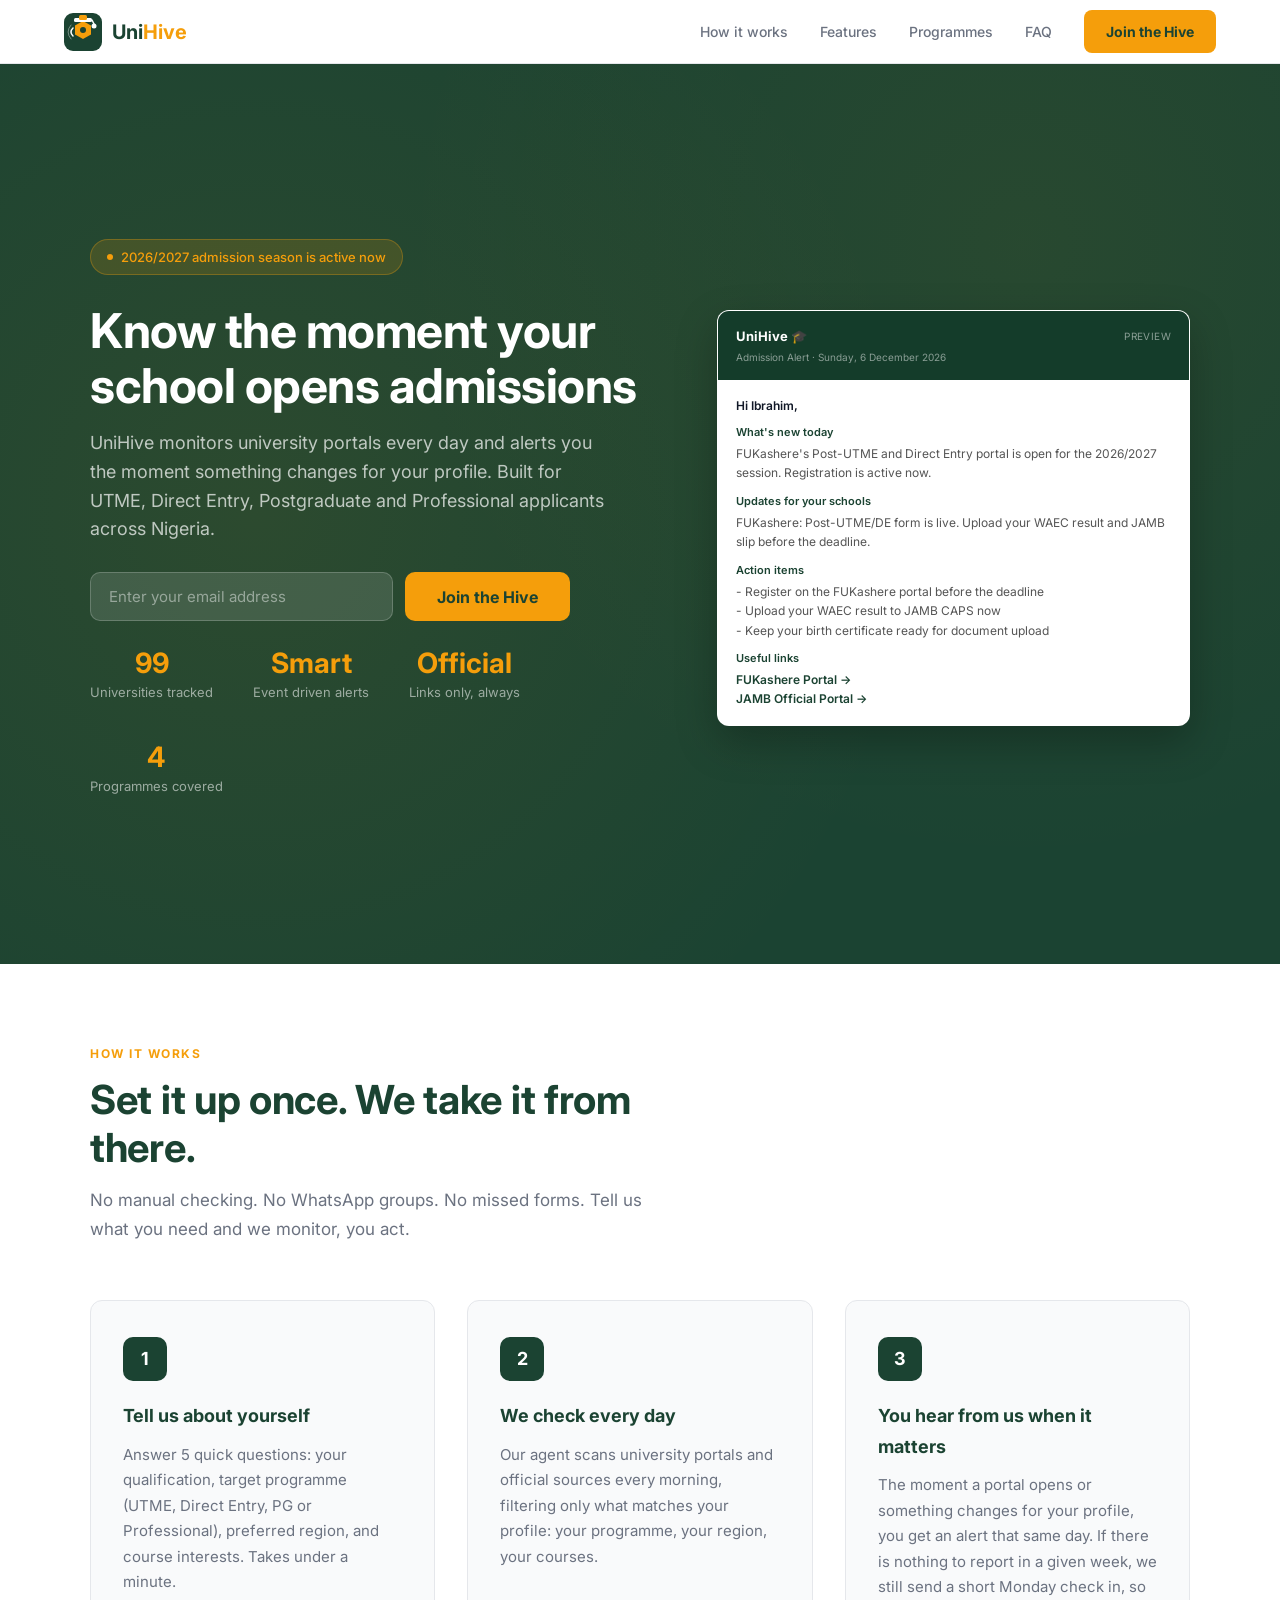
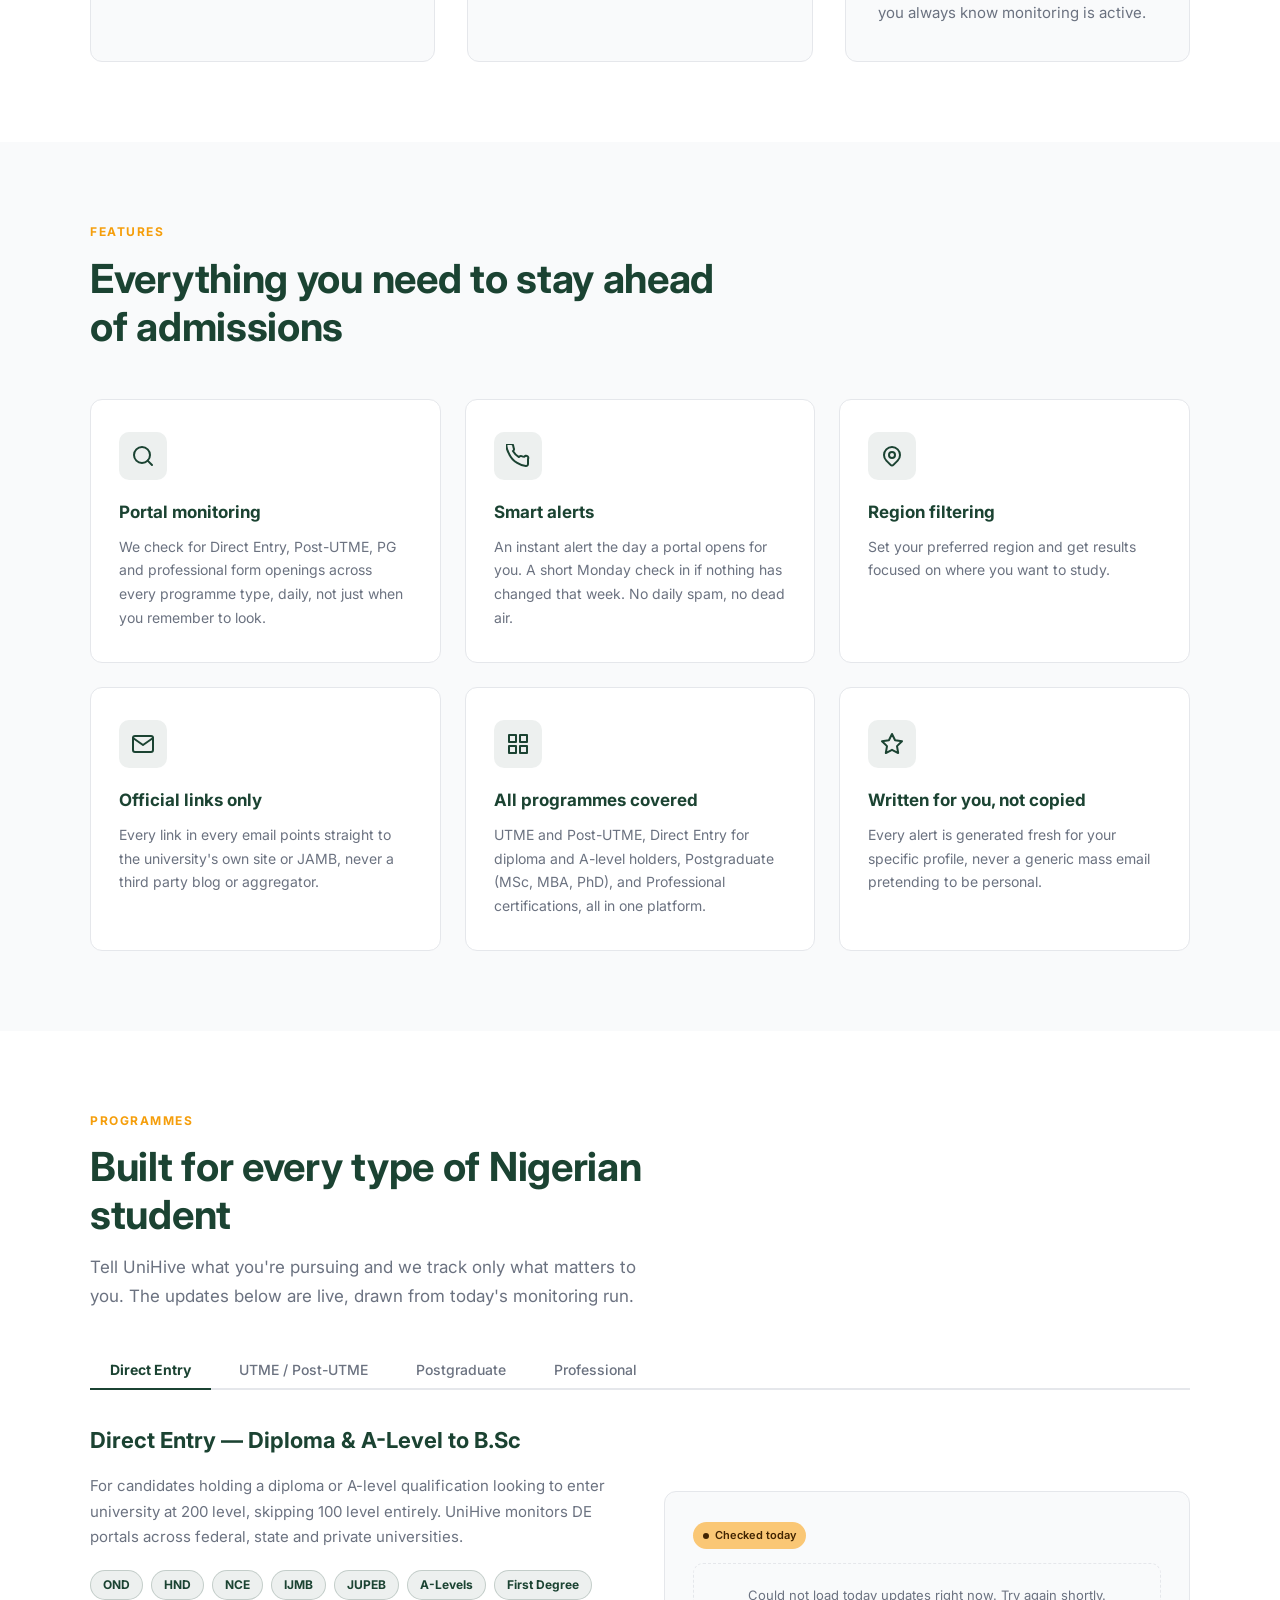
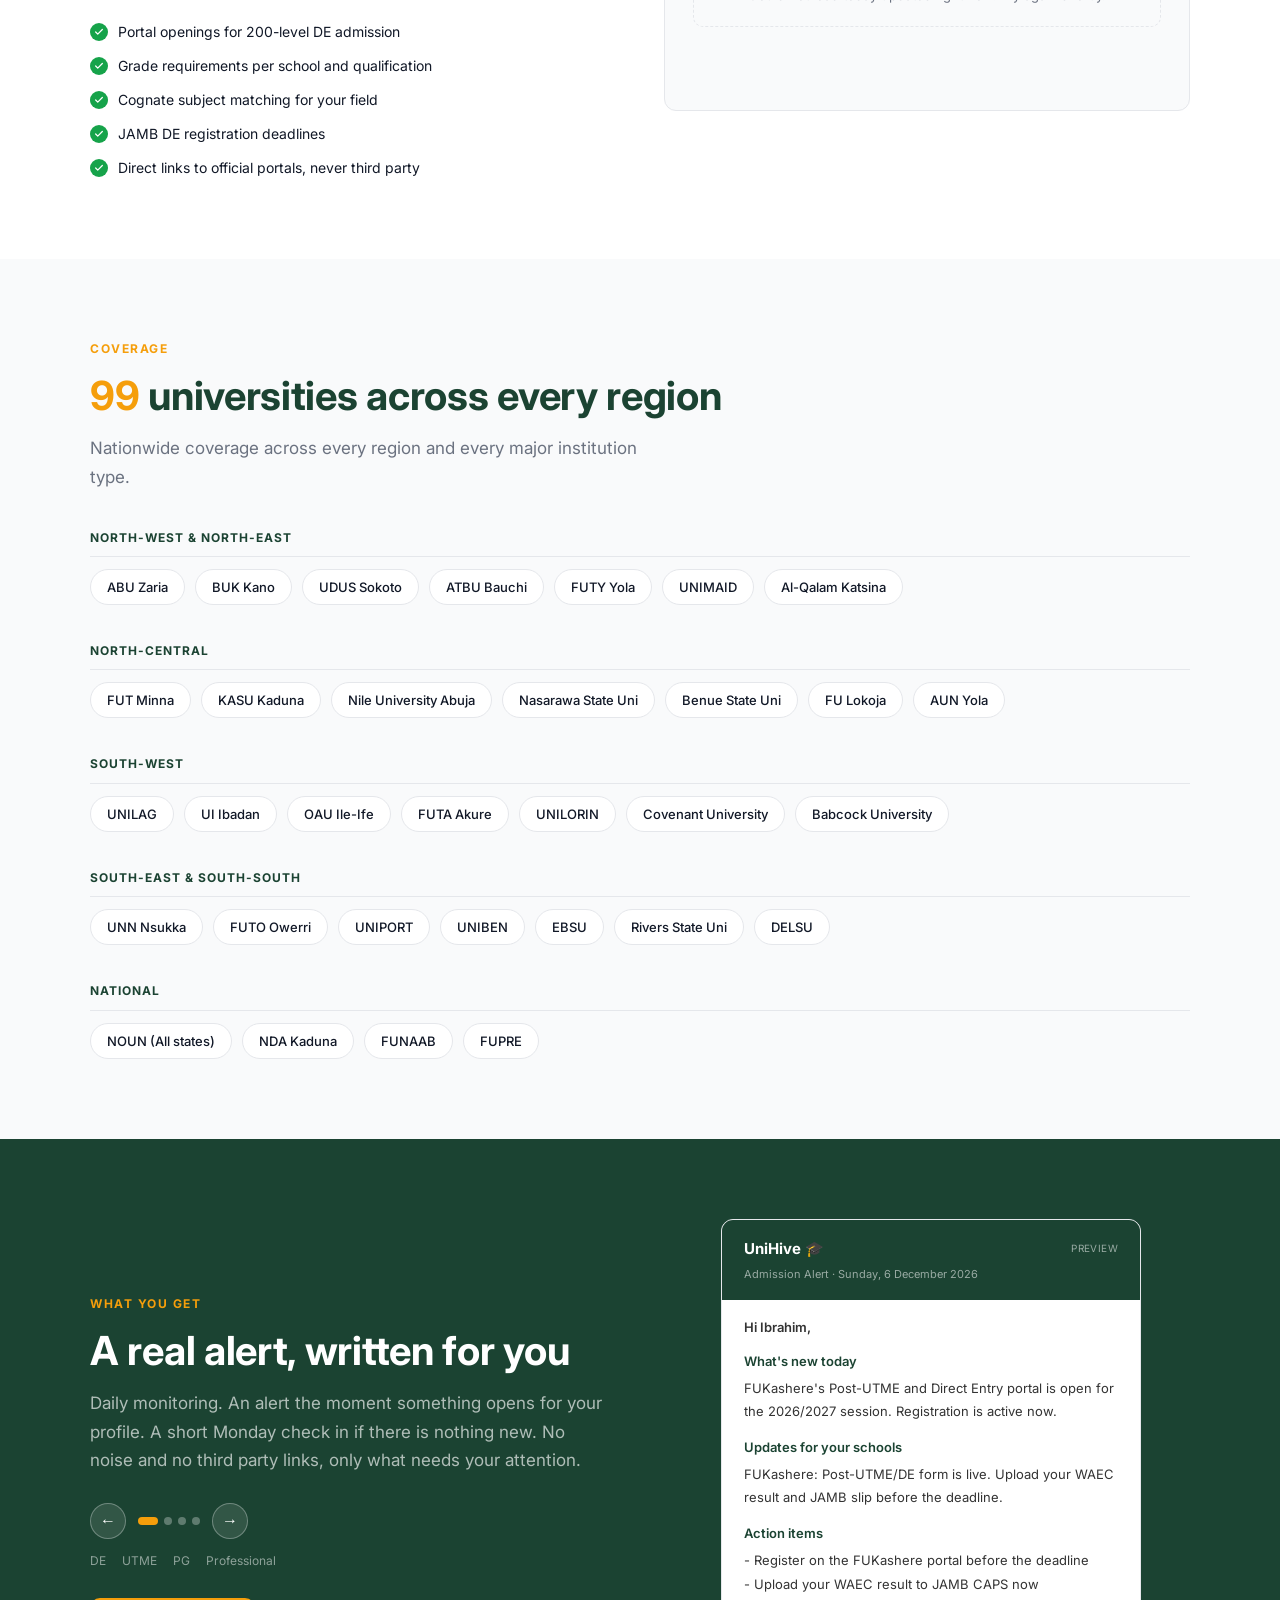
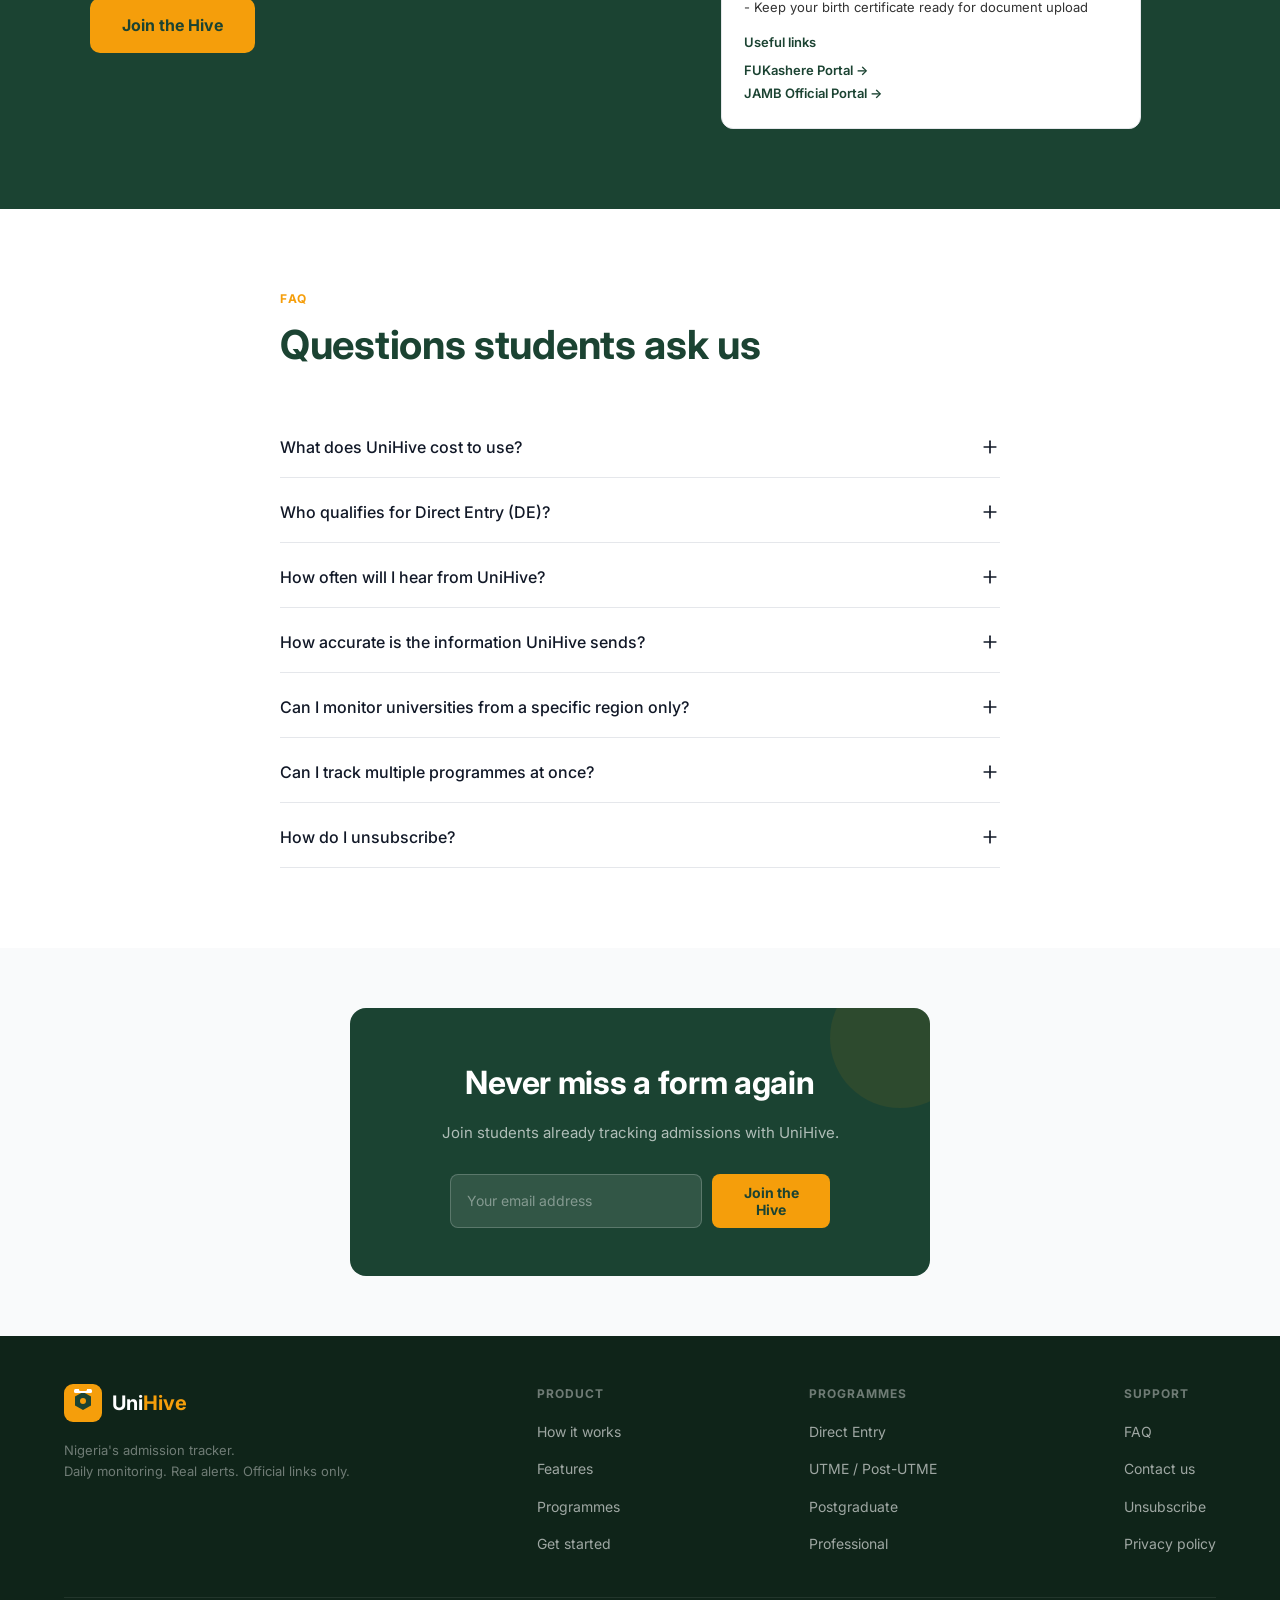
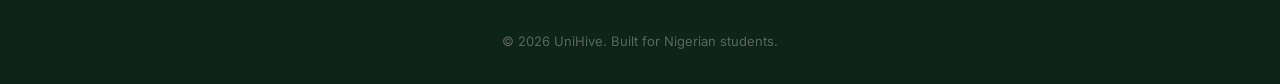
==== commit cce3e9de: "landing page: hero grid with live preview, honest copy, fixed universities count" ====
--- a/index.html
+++ b/index.html
@@ -12,7 +12,7 @@
     <meta name="theme-color" content="#0F2B1F" />
     <meta
       name="description"
-      content="Nigeria's admission tracker. UniHive watches university portals daily and sends you a personalized alert the moment something opens — for UTME, Direct Entry, Postgraduate and Professional programmes."
+      content="Nigeria's admission tracker. UniHive watches university portals daily and sends personalized alerts for UTME, Direct Entry, Postgraduate and Professional applicants the moment something opens."
     />
     <link rel="preconnect" href="https://fonts.googleapis.com" />
     <link rel="preconnect" href="https://fonts.gstatic.com" crossorigin />
@@ -22,27 +22,26 @@
     />
     <link rel="stylesheet" href="css/styles.css" />
     <style>
-      /* ── Option B additions: dynamic Programmes + Universities blocks ── */
       .prog-visual { min-height: 220px; }
       .prog-update-card {
-        background: rgba(255,255,255,0.06);
-        border: 1px solid rgba(255,255,255,0.12);
+        background: #F9FAFB;
+        border: 1px solid #E5E7EB;
         border-radius: 10px;
         padding: 14px 16px;
         margin-bottom: 10px;
       }
-      .prog-update-card .school-name { font-weight: 600; color: #fff; font-size: 14px; margin-bottom: 4px; }
-      .prog-update-card .school-detail { color: rgba(255,255,255,0.65); font-size: 13px; line-height: 1.5; margin-bottom: 8px; }
+      .prog-update-card .school-name { font-weight: 600; color: #111827; font-size: 14px; margin-bottom: 4px; }
+      .prog-update-card .school-detail { color: #6B7280; font-size: 13px; line-height: 1.5; margin-bottom: 8px; }
       .prog-update-card a.school-link {
-        color: #F59E0B; font-size: 13px; font-weight: 600; text-decoration: none;
+        color: #1B4332; font-size: 13px; font-weight: 600; text-decoration: none;
       }
       .prog-update-card a.school-link:hover { text-decoration: underline; }
       .prog-empty, .prog-loading {
-        color: rgba(255,255,255,0.55);
+        color: #6B7280;
         font-size: 13px;
         padding: 20px 16px;
         text-align: center;
-        border: 1px dashed rgba(255,255,255,0.15);
+        border: 1px dashed #E5E7EB;
         border-radius: 10px;
       }
       .badge-checked {
@@ -108,38 +107,45 @@
 
     <!-- ── HERO ── -->
     <section class="hero" id="signup">
-      <div class="hero-badge">
-        <span></span> 2026/2027 admission season is active now
-      </div>
-      <h1>Your admission window won't wait.<br />Neither should you find out late.</h1>
-      <p>
-        Tell UniHive your schools and course. We watch admission portals
-        every day and send you a personalized alert the moment something
-        opens — for UTME, Direct Entry, Postgraduate and Professional
-        programmes.
-      </p>
-      <form class="hero-form" onsubmit="handleSignup(event)" novalidate>
-        <input type="email" placeholder="Enter your email address" />
-        <button type="submit" class="btn btn-amber btn-lg">
-          Join the Hive
-        </button>
-      </form>
-      <div class="hero-stats">
-        <div class="hero-stat">
-          <strong>100</strong>
-          <span>Universities tracked</span>
-        </div>
-        <div class="hero-stat">
-          <strong>Smart</strong>
-          <span>Event-driven alerts</span>
-        </div>
-        <div class="hero-stat">
-          <strong>Official</strong>
-          <span>Links only, always</span>
-        </div>
-        <div class="hero-stat">
-          <strong>4</strong>
-          <span>Programmes covered</span>
+      <div class="hero-inner">
+        <div class="hero-content">
+          <div class="hero-badge">
+            <span></span> <span id="heroSeasonText">Admission season is active now</span>
+          </div>
+          <h1>Know the moment your school opens admissions</h1>
+          <p>
+            UniHive monitors university portals every day and alerts you the
+            moment something changes for your profile. Built for UTME, Direct
+            Entry, Postgraduate and Professional applicants across Nigeria.
+          </p>
+          <form class="hero-form" onsubmit="handleSignup(event)" novalidate>
+            <input type="email" placeholder="Enter your email address" />
+            <button type="submit" class="btn btn-amber btn-lg">
+              Join the Hive
+            </button>
+          </form>
+          <div class="hero-stats">
+            <div class="hero-stat">
+              <strong>99</strong>
+              <span>Universities tracked</span>
+            </div>
+            <div class="hero-stat">
+              <strong>Smart</strong>
+              <span>Event driven alerts</span>
+            </div>
+            <div class="hero-stat">
+              <strong>Official</strong>
+              <span>Links only, always</span>
+            </div>
+            <div class="hero-stat">
+              <strong>4</strong>
+              <span>Programmes covered</span>
+            </div>
+          </div>
+        </div>
+
+        <div class="hero-visual" id="heroCarouselWrapper">
+          <!-- Built dynamically by JS (js/main.js), desktop only -->
         </div>
       </div>
     </section>
@@ -154,7 +160,7 @@
           </h2>
           <p class="section-sub">
             No manual checking. No WhatsApp groups. No missed forms. Tell us
-            what you need — we monitor, you act.
+            what you need and we monitor, you act.
           </p>
         </div>
         <div class="steps">
@@ -162,18 +168,19 @@
             <div class="step-num">1</div>
             <h3>Tell us about yourself</h3>
             <p>
-              Answer 5 quick questions — your qualification, target programme
-              (UTME, Direct Entry, PG or Professional), preferred region, and
-              course interests. Takes under a minute.
+              Answer 5 quick questions: your qualification, target
+              programme (UTME, Direct Entry, PG or Professional),
+              preferred region, and course interests. Takes under a
+              minute.
             </p>
           </div>
           <div class="step">
             <div class="step-num">2</div>
             <h3>We check every day</h3>
             <p>
-              Our agent scans university portals and official sources every
-              morning, filtering only what matches your profile — your
-              programme, your region, your courses.
+              Our agent scans university portals and official sources
+              every morning, filtering only what matches your profile:
+              your programme, your region, your courses.
             </p>
           </div>
           <div class="step">
@@ -181,9 +188,9 @@
             <h3>You hear from us when it matters</h3>
             <p>
               The moment a portal opens or something changes for your
-              profile, you get an alert that same day. Nothing to report
-              that week? We still check in every Monday so you know we're
-              on it — no daily noise either way.
+              profile, you get an alert that same day. If there is
+              nothing to report in a given week, we still send a short
+              Monday check in, so you always know monitoring is active.
             </p>
           </div>
         </div>
@@ -207,9 +214,9 @@
             </div>
             <h3>Portal monitoring</h3>
             <p>
-              We check for Direct Entry, Post-UTME, PG and professional form
-              openings across every programme type — daily, not just when
-              you remember to look.
+              We check for Direct Entry, Post-UTME, PG and professional
+              form openings across every programme type, daily, not just
+              when you remember to look.
             </p>
           </div>
           <div class="feature-card">
@@ -223,7 +230,7 @@
             <h3>Smart alerts</h3>
             <p>
               An instant alert the day a portal opens for you. A short
-              Monday check-in if nothing's changed that week. No daily
+              Monday check in if nothing has changed that week. No daily
               spam, no dead air.
             </p>
           </div>
@@ -238,8 +245,8 @@
             </div>
             <h3>Region filtering</h3>
             <p>
-              Set your preferred region and get results focused on where you
-              want to study.
+              Set your preferred region and get results focused on where
+              you want to study.
             </p>
           </div>
           <div class="feature-card">
@@ -253,8 +260,9 @@
             </div>
             <h3>Official links only</h3>
             <p>
-              Every link in every email points straight to the university's
-              own site or JAMB — never a third-party blog or aggregator.
+              Every link in every email points straight to the
+              university's own site or JAMB, never a third party blog or
+              aggregator.
             </p>
           </div>
           <div class="feature-card">
@@ -270,7 +278,7 @@
             <p>
               UTME and Post-UTME, Direct Entry for diploma and A-level
               holders, Postgraduate (MSc, MBA, PhD), and Professional
-              certifications — all in one platform.
+              certifications, all in one platform.
             </p>
           </div>
           <div class="feature-card">
@@ -283,7 +291,7 @@
             </div>
             <h3>Written for you, not copied</h3>
             <p>
-              Every alert is generated fresh for your specific profile —
+              Every alert is generated fresh for your specific profile,
               never a generic mass email pretending to be personal.
             </p>
           </div>
@@ -297,22 +305,22 @@
         <p class="section-label">Programmes</p>
         <h2 class="section-title">Built for every type of Nigerian student</h2>
         <p class="section-sub">
-          Tell UniHive what you're pursuing and we track only what matters to
-          you. What you see below is pulled from what we actually found
-          today — not a mockup.
+          Tell UniHive what you're pursuing and we track only what
+          matters to you. The updates below are live, drawn from today's
+          monitoring run.
         </p>
 
         <div class="prog-tabs">
-          <button class="prog-tab active" onclick="switchTab('de'); loadProgrammeUpdates('de')">
+          <button class="prog-tab active" onclick="switchTab('de')">
             Direct Entry
           </button>
-          <button class="prog-tab" onclick="switchTab('utme'); loadProgrammeUpdates('utme')">
+          <button class="prog-tab" onclick="switchTab('utme')">
             UTME / Post-UTME
           </button>
-          <button class="prog-tab" onclick="switchTab('pg'); loadProgrammeUpdates('pg')">
+          <button class="prog-tab" onclick="switchTab('pg')">
             Postgraduate
           </button>
-          <button class="prog-tab" onclick="switchTab('prof'); loadProgrammeUpdates('prof')">
+          <button class="prog-tab" onclick="switchTab('prof')">
             Professional
           </button>
         </div>
@@ -322,10 +330,10 @@
           <div class="prog-info">
             <h3>Direct Entry — Diploma & A-Level to B.Sc</h3>
             <p>
-              For candidates holding a diploma or A-level qualification looking
-              to enter university at 200 level — skipping 100 level entirely.
-              UniHive monitors DE portals across federal, state and private
-              universities.
+              For candidates holding a diploma or A-level qualification
+              looking to enter university at 200 level, skipping 100
+              level entirely. UniHive monitors DE portals across federal,
+              state and private universities.
             </p>
             <div class="qual-tags">
               <span class="qual-tag">OND</span>
@@ -341,7 +349,7 @@
               <li>Grade requirements per school and qualification</li>
               <li>Cognate subject matching for your field</li>
               <li>JAMB DE registration deadlines</li>
-              <li>Direct links to official portals — never third-party</li>
+              <li>Direct links to official portals, never third party</li>
             </ul>
           </div>
           <div class="prog-visual" id="prog-visual-de">
@@ -355,9 +363,9 @@
           <div class="prog-info">
             <h3>UTME / Post-UTME</h3>
             <p>
-              For WAEC/NECO candidates who have written JAMB and are waiting
-              for Post-UTME forms, screening dates and cut-off marks across
-              their preferred universities nationwide.
+              For WAEC/NECO candidates who have written JAMB and are
+              waiting for Post-UTME forms, screening dates and cut-off
+              marks across their preferred universities nationwide.
             </p>
             <ul class="prog-list">
               <li>Post-UTME form release alerts</li>
@@ -378,8 +386,8 @@
           <div class="prog-info">
             <h3>Postgraduate Programmes</h3>
             <p>
-              For B.Sc holders looking to pursue MSc, MBA, or PhD programmes
-              across federal, state and private universities.
+              For B.Sc holders looking to pursue MSc, MBA, or PhD
+              programmes across federal, state and private universities.
             </p>
             <ul class="prog-list">
               <li>MSc / MBA / PhD form openings</li>
@@ -399,8 +407,9 @@
           <div class="prog-info">
             <h3>Professional Certificates</h3>
             <p>
-              For students and graduates pursuing professional certifications
-              and short courses alongside or instead of traditional degrees.
+              For students and graduates pursuing professional
+              certifications and short courses alongside or instead of
+              traditional degrees.
             </p>
             <ul class="prog-list">
               <li>ICAN, CIPM, NIM exam registration alerts</li>
@@ -421,11 +430,11 @@
       <div class="universities-inner">
         <p class="section-label">Coverage</p>
         <h2 class="section-title">
-          <span class="uni-count-highlight">100</span> universities across every region
+          <span class="uni-count-highlight">99</span> universities across every region
         </h2>
         <p class="section-sub">
-          Nationwide coverage — every region, every programme type, every
-          major institution.
+          Nationwide coverage across every region and every major
+          institution type.
         </p>
 
         <div class="uni-region">
@@ -499,9 +508,10 @@
           <p class="section-label">What you get</p>
           <h2 class="section-title">A real alert, written for you</h2>
           <p class="section-sub">
-            Daily monitoring. An alert the moment something opens for your
-            profile. A short Monday check-in if there's nothing new. No
-            noise, no third-party links — just what needs your attention.
+            Daily monitoring. An alert the moment something opens for
+            your profile. A short Monday check in if there is nothing
+            new. No noise and no third party links, only what needs your
+            attention.
           </p>
           <br />
           <div class="carousel-controls">
@@ -545,8 +555,8 @@
             <p class="faq-a">
               You can sign up and start receiving alerts today. If we
               introduce paid tiers with additional features in future,
-              existing users will be told clearly in advance — nothing
-              changes without notice.
+              existing users will be told clearly in advance, well before
+              anything changes.
             </p>
           </div>
 
@@ -560,10 +570,10 @@
             </button>
             <p class="faq-a">
               Direct Entry is open to candidates holding any of these
-              qualifications: OND, HND, NCE, IJMB, JUPEB, Cambridge A-Levels,
-              NABTEB (ANBC/ANTC), or a First Degree from a recognised
-              university. These routes give access to 200-level admission
-              without sitting UTME.
+              qualifications: OND, HND, NCE, IJMB, JUPEB, Cambridge
+              A-Levels, NABTEB (ANBC/ANTC), or a First Degree from a
+              recognised university. These routes give access to
+              200-level admission without sitting UTME.
             </p>
           </div>
 
@@ -576,10 +586,11 @@
               </svg>
             </button>
             <p class="faq-a">
-              We check daily. The moment something relevant to your profile
-              changes, you get an alert that same day. If nothing new comes
-              up in a given week, you'll still get a short Monday check-in —
-              so you know monitoring is still active, without extra noise.
+              We check daily. The moment something relevant to your
+              profile changes, you get an alert that same day. If
+              nothing new comes up in a given week, you'll still get a
+              short Monday check in, so you know monitoring is active
+              without extra noise.
             </p>
           </div>
 
@@ -592,11 +603,11 @@
               </svg>
             </button>
             <p class="faq-a">
-              We check admission-related sources every morning and rewrite
-              what we find in plain language for your profile. Every link we
-              send goes straight to the university's own site or JAMB — never
-              a third-party blog — so you can always confirm details
-              yourself.
+              We check admission-related sources every morning and
+              rewrite what we find in plain language for your profile.
+              Every link we send goes straight to the university's own
+              site or JAMB, never a third party blog, so you can always
+              confirm details yourself.
             </p>
           </div>
 
@@ -609,8 +620,8 @@
               </svg>
             </button>
             <p class="faq-a">
-              Yes. During onboarding you select your preferred region and we
-              prioritize results from there.
+              Yes. During onboarding you select your preferred region and
+              we prioritize results from there.
             </p>
           </div>
 
@@ -623,10 +634,10 @@
               </svg>
             </button>
             <p class="faq-a">
-              Yes. During onboarding you can select multiple programmes — for
-              example Direct Entry and Postgraduate at the same time.
-              UniHive combines alerts for all your selected routes into one
-              digest.
+              Yes. During onboarding you can select multiple programmes,
+              for example Direct Entry and Postgraduate at the same time.
+              UniHive combines alerts for all your selected routes into
+              one digest.
             </p>
           </div>
 
@@ -639,9 +650,9 @@
               </svg>
             </button>
             <p class="faq-a">
-              Every email we send has an unsubscribe link at the bottom. One
-              click and you're off our list permanently — no confirmation
-              emails, no dark patterns.
+              Every email we send has an unsubscribe link at the bottom.
+              One click and you're off our list permanently. No
+              confirmation emails, no dark patterns.
             </p>
           </div>
         </div>
@@ -681,8 +692,8 @@
             >
           </a>
           <p>
-            Nigeria's admission tracker.<br />Daily monitoring. Real alerts.
-            Official links only.
+            Nigeria's admission tracker.<br />Daily monitoring. Real
+            alerts. Official links only.
           </p>
         </div>
         <div class="footer-links">
@@ -720,60 +731,78 @@
 
     <script src="js/main.js"></script>
     <script>
-      const UNIHIVE_API = 'https://unihive-backend-production.up.railway.app';
-
-      async function loadProgrammeUpdates(programme) {
-        const containerId = `prog-visual-${programme}`;
-        const container = document.getElementById(containerId);
-        if (!container) return;
-
-        container.innerHTML = `
-          <div class="badge-checked"><span class="badge-dot"></span> Checked today</div>
-          <div class="prog-loading">Loading today's updates…</div>
-        `;
-
-        try {
-          const res = await fetch(`${UNIHIVE_API}/api/public-updates?programme=${programme}`);
-          const updates = await res.json();
-
-          if (!Array.isArray(updates) || updates.length === 0) {
-            container.innerHTML = `
-              <div class="badge-checked"><span class="badge-dot"></span> Checked today</div>
-              <div class="prog-empty">No new updates found for this programme today. We're still checking daily — sign up to get alerted the moment something changes.</div>
-            `;
-            return;
-          }
-
-          const cardsHtml = updates.slice(0, 6).map(u => `
-            <div class="prog-update-card">
-              <div class="school-name">${escapeHtml(u.school_name)}</div>
-              <div class="school-detail">${escapeHtml(u.summary)}</div>
-              ${u.official_link
-                ? `<a href="${escapeHtml(u.official_link)}" target="_blank" rel="noopener" class="school-link">Official portal →</a>`
-                : ''}
-            </div>
-          `).join('');
-
-          container.innerHTML = `
-            <div class="badge-checked"><span class="badge-dot"></span> Checked today</div>
-            ${cardsHtml}
-          `;
-        } catch (e) {
-          container.innerHTML = `
-            <div class="badge-checked"><span class="badge-dot"></span> Checked today</div>
-            <div class="prog-empty">Couldn't load today's updates right now. Try again shortly.</div>
-          `;
-        }
-      }
+      var UNIHIVE_API = 'https://unihive-backend-production.up.railway.app';
+      var PROGRAMME_LIST = ['de', 'utme', 'pg', 'prof'];
 
       function escapeHtml(str) {
-        const div = document.createElement('div');
+        var div = document.createElement('div');
         div.textContent = str || '';
         return div.innerHTML;
       }
 
-      document.addEventListener('DOMContentLoaded', () => {
-        loadProgrammeUpdates('de');
+      function renderProgrammeContainer(programme, updates) {
+        var containerId = 'prog-visual-' + programme;
+        var container = document.getElementById(containerId);
+        if (!container) return;
+
+        if (!Array.isArray(updates) || updates.length === 0) {
+          container.innerHTML =
+            '<div class="badge-checked"><span class="badge-dot"></span> Checked today</div>' +
+            '<div class="prog-empty">No new updates found for this programme today. Sign up to get alerted the moment something changes.</div>';
+          return;
+        }
+
+        var cardsHtml = updates.slice(0, 6).map(function (u) {
+          var linkHtml = u.official_link
+            ? '<a href="' + escapeHtml(u.official_link) + '" target="_blank" rel="noopener" class="school-link">Official portal &rarr;</a>'
+            : '';
+          return (
+            '<div class="prog-update-card">' +
+              '<div class="school-name">' + escapeHtml(u.school_name) + '</div>' +
+              '<div class="school-detail">' + escapeHtml(u.summary) + '</div>' +
+              linkHtml +
+            '</div>'
+          );
+        }).join('');
+
+        container.innerHTML =
+          '<div class="badge-checked"><span class="badge-dot"></span> Checked today</div>' +
+          cardsHtml;
+      }
+
+      function loadAllProgrammeUpdates() {
+        PROGRAMME_LIST.forEach(function (programme) {
+          fetch(UNIHIVE_API + '/api/public-updates?programme=' + programme)
+            .then(function (res) { return res.json(); })
+            .then(function (updates) {
+              renderProgrammeContainer(programme, updates);
+            })
+            .catch(function (err) {
+              var container = document.getElementById('prog-visual-' + programme);
+              if (container) {
+                container.innerHTML =
+                  '<div class="badge-checked"><span class="badge-dot"></span> Checked today</div>' +
+                  '<div class="prog-empty">Could not load today updates right now. Try again shortly.</div>';
+              }
+              console.error('loadProgrammeUpdates error for ' + programme + ':', err);
+            });
+        });
+      }
+
+      function setAdmissionSeasonText() {
+        var el = document.getElementById('heroSeasonText');
+        if (!el) return;
+        var now = new Date();
+        var year = now.getFullYear();
+        var month = now.getMonth();
+        var startYear = month >= 8 ? year : year - 1;
+        var endYear = startYear + 1;
+        el.textContent = startYear + '/' + endYear + ' admission season is active now';
+      }
+
+      document.addEventListener('DOMContentLoaded', function () {
+        setAdmissionSeasonText();
+        loadAllProgrammeUpdates();
       });
     </script>
   </body>
--- a/css/styles.css
+++ b/css/styles.css
@@ -88,7 +88,7 @@
 }
 
 .nav-links a.btn-primary {
-  color: #1B4332 !important;
+  color: #1b4332 !important;
   font-weight: 700;
 }
 
@@ -160,10 +160,13 @@
 /* ── HERO ── */
 .hero {
   background: var(--green);
-  padding: 100px 5% 80px;
-  text-align: center;
+  padding: 56px 5% 48px;
   position: relative;
   overflow: hidden;
+  min-height: 100vh;
+  display: flex;
+  flex-direction: column;
+  justify-content: center;
 }
 
 .hero::before {
@@ -183,6 +186,25 @@
     );
 }
 
+.hero-inner {
+  max-width: 1100px;
+  margin: 0 auto;
+  width: 100%;
+  position: relative;
+  z-index: 1;
+  text-align: center;
+}
+
+.hero-content {
+  display: flex;
+  flex-direction: column;
+  align-items: center;
+}
+
+.hero-visual {
+  display: none;
+}
+
 .hero-badge {
   display: inline-flex;
   align-items: center;
@@ -197,7 +219,7 @@
   margin-bottom: 28px;
 }
 
-.hero-badge span {
+.hero-badge span:first-child {
   width: 6px;
   height: 6px;
   border-radius: 50%;
@@ -217,12 +239,12 @@
 }
 
 .hero h1 {
-  font-size: clamp(36px, 6vw, 64px);
+  font-size: clamp(30px, 5vw, 48px);
   font-weight: 700;
   color: var(--white);
   line-height: 1.15;
-  max-width: 800px;
-  margin: 0 auto 20px;
+  max-width: 620px;
+  margin: 0 0 16px;
   letter-spacing: -0.5px;
 }
 
@@ -232,10 +254,10 @@
 }
 
 .hero p {
-  font-size: clamp(16px, 2vw, 20px);
+  font-size: clamp(16px, 2vw, 18px);
   color: rgba(255, 255, 255, 0.7);
-  max-width: 560px;
-  margin: 0 auto 40px;
+  max-width: 520px;
+  margin: 0 0 28px;
   line-height: 1.6;
 }
 
@@ -243,9 +265,8 @@
   display: flex;
   gap: 12px;
   max-width: 480px;
-  margin: 0 auto 48px;
-  position: relative;
-  z-index: 1;
+  width: 100%;
+  margin: 0 0 28px;
 }
 
 .hero-form input {
@@ -273,8 +294,6 @@
   justify-content: center;
   gap: 40px;
   flex-wrap: wrap;
-  position: relative;
-  z-index: 1;
 }
 
 .hero-stat {
@@ -294,6 +313,28 @@
   color: rgba(255, 255, 255, 0.55);
   margin-top: 4px;
   display: block;
+}
+
+@media (min-width: 769px) {
+  .hero-inner {
+    display: grid;
+    grid-template-columns: 1.1fr 0.9fr;
+    gap: 48px;
+    align-items: center;
+    text-align: left;
+  }
+  .hero-content {
+    align-items: flex-start;
+  }
+  .hero-form {
+    margin-left: 0;
+  }
+  .hero-stats {
+    justify-content: flex-start;
+  }
+  .hero-visual {
+    display: block;
+  }
 }
 
 /* ── SECTIONS ── */
@@ -338,8 +379,8 @@
 .qual-tag {
   padding: 4px 12px;
   border-radius: 100px;
-  background: rgba(27,67,50,0.08);
-  border: 1px solid rgba(27,67,50,0.2);
+  background: rgba(27, 67, 50, 0.08);
+  border: 1px solid rgba(27, 67, 50, 0.2);
   font-size: 12px;
   font-weight: 700;
   color: var(--green);
@@ -359,6 +400,49 @@
 .school-link:hover {
   color: var(--green);
   text-decoration: underline;
+}
+
+/* ── HERO EMAIL PREVIEW (desktop only, decorative) ── */
+.hero-email-card {
+  background: var(--white);
+  border-radius: 12px;
+  overflow: hidden;
+  border: 1px solid rgba(255, 255, 255, 0.1);
+  box-shadow: 0 16px 40px rgba(0, 0, 0, 0.25);
+}
+.hero-email-header {
+  background: #143c2a;
+  padding: 14px 18px;
+}
+.hero-email-header .brand {
+  color: var(--white);
+  font-weight: 700;
+  font-size: 13px;
+}
+.hero-email-header .sub {
+  color: rgba(255, 255, 255, 0.5);
+  font-size: 10px;
+  margin-top: 2px;
+}
+.hero-email-body {
+  padding: 16px 18px;
+  font-size: 12px;
+  color: var(--text);
+  line-height: 1.6;
+}
+.hero-email-body .greet {
+  font-weight: 600;
+  margin-bottom: 8px;
+}
+.hero-email-body .label {
+  font-weight: 600;
+  color: var(--green);
+  font-size: 11px;
+  margin-bottom: 3px;
+}
+.hero-email-body .val {
+  color: #555;
+  margin-bottom: 10px;
 }
 
 /* ── HOW IT WORKS ── */
@@ -919,7 +1003,7 @@
 
 .footer-brand p {
   font-size: 13px;
-  color: rgba(255,255,255,0.4);
+  color: rgba(255, 255, 255, 0.4);
   margin-top: 10px;
   max-width: 420px;
   line-height: 1.6;
@@ -1038,6 +1122,10 @@
   .hamburger {
     display: flex;
   }
+  .hero {
+    min-height: auto;
+    padding: 100px 5% 60px;
+  }
   .hero-form {
     flex-direction: column;
   }
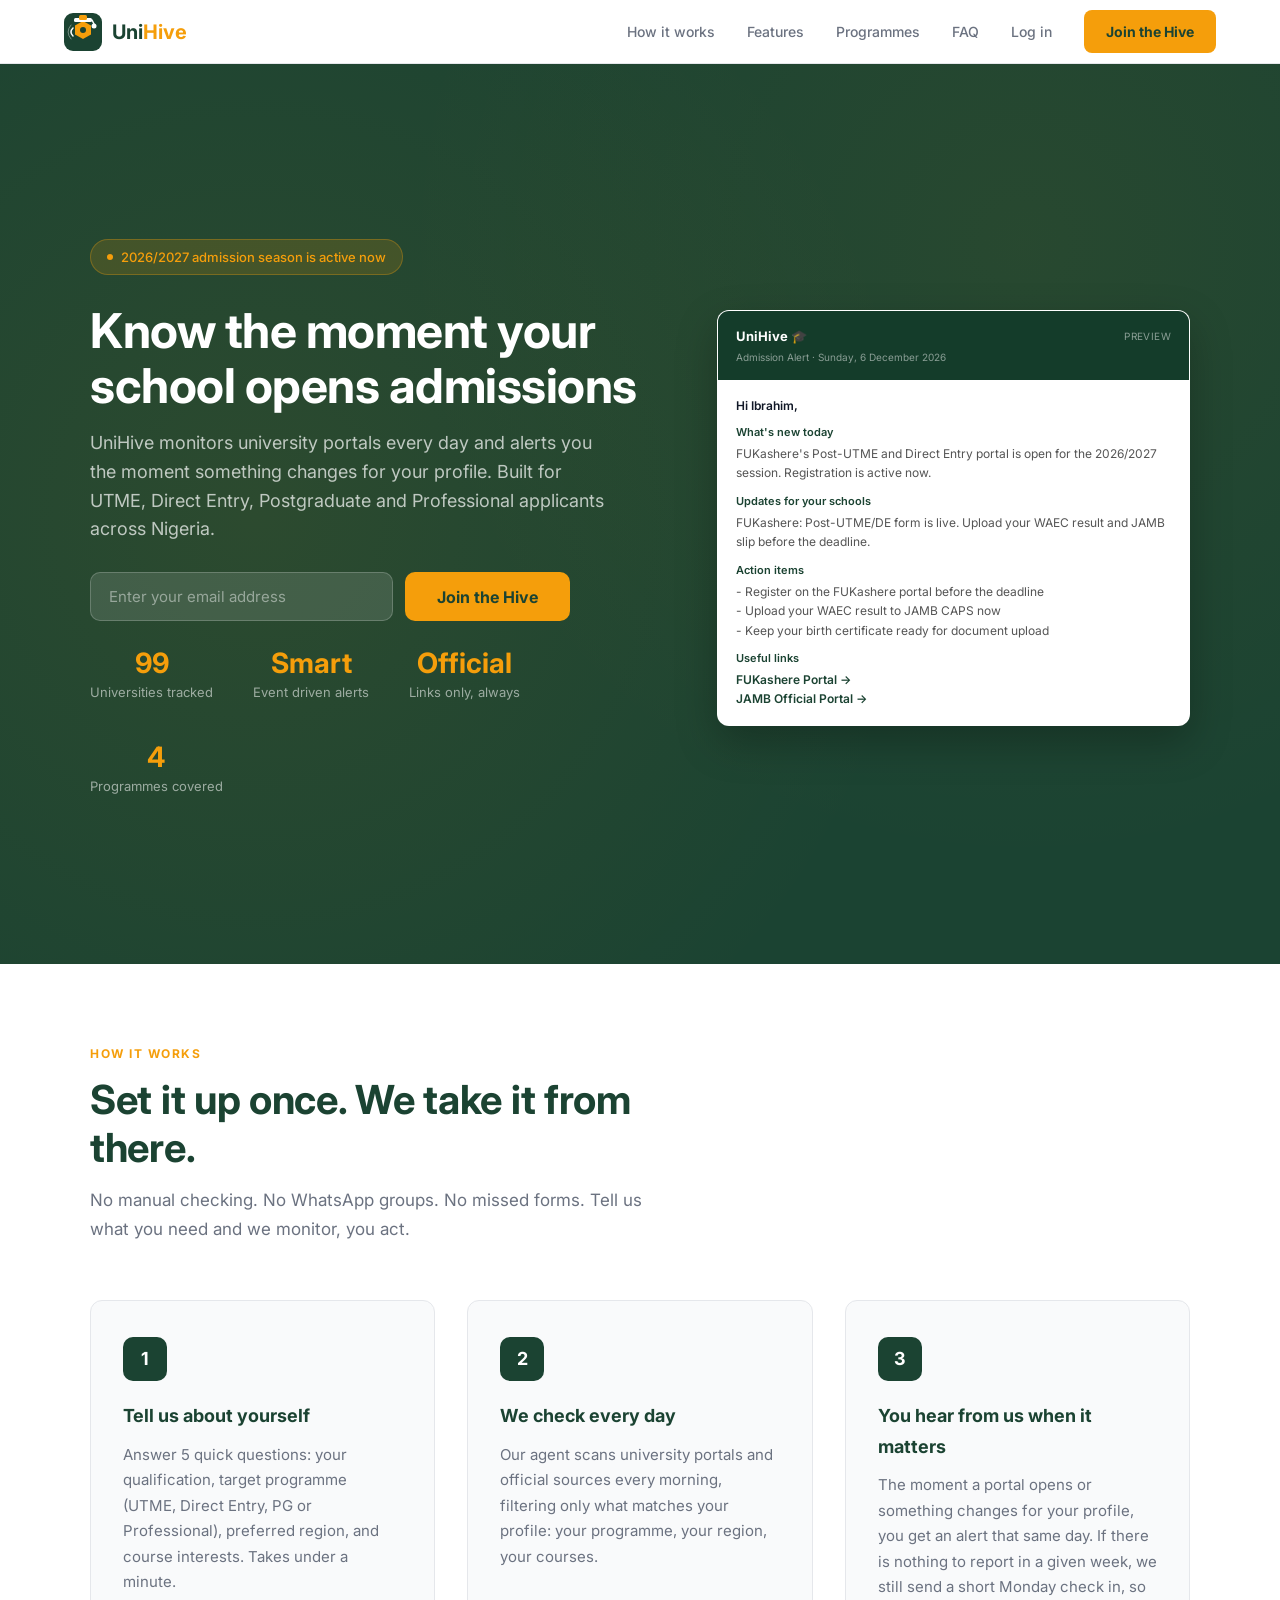
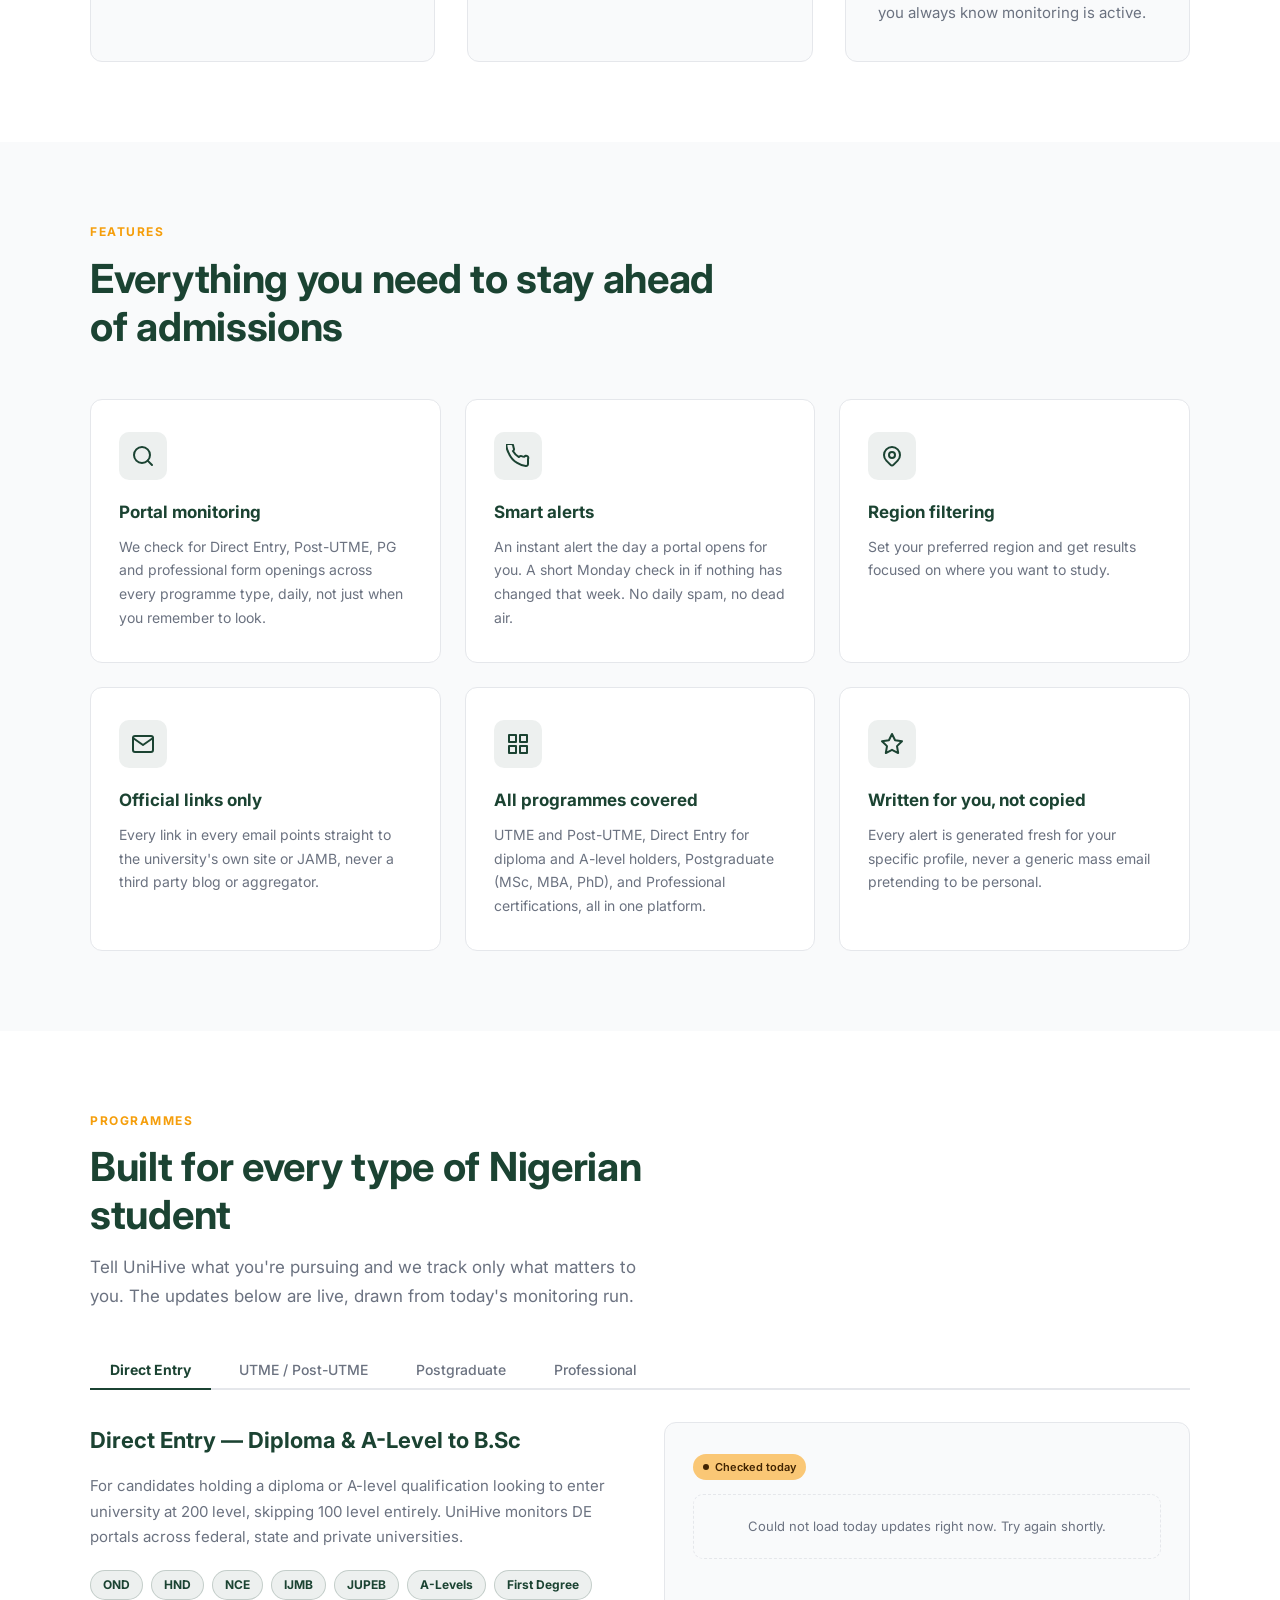
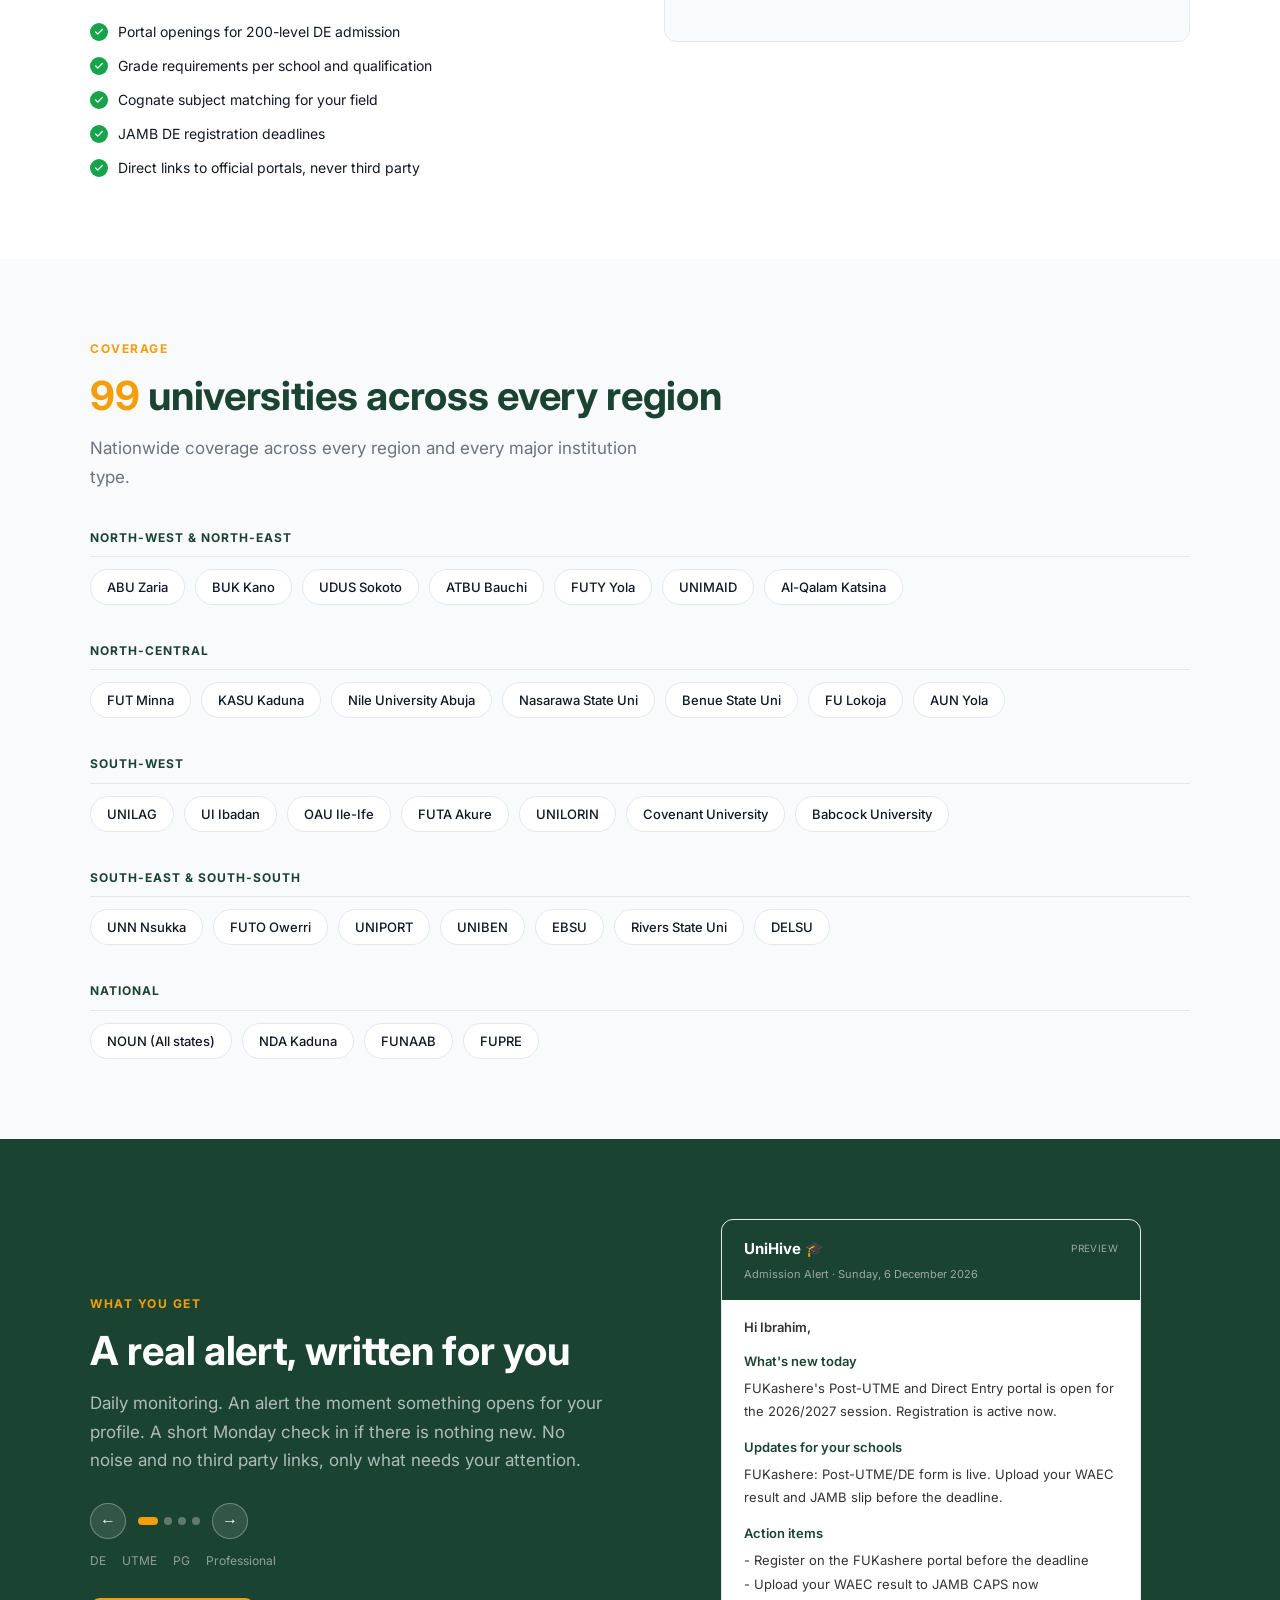
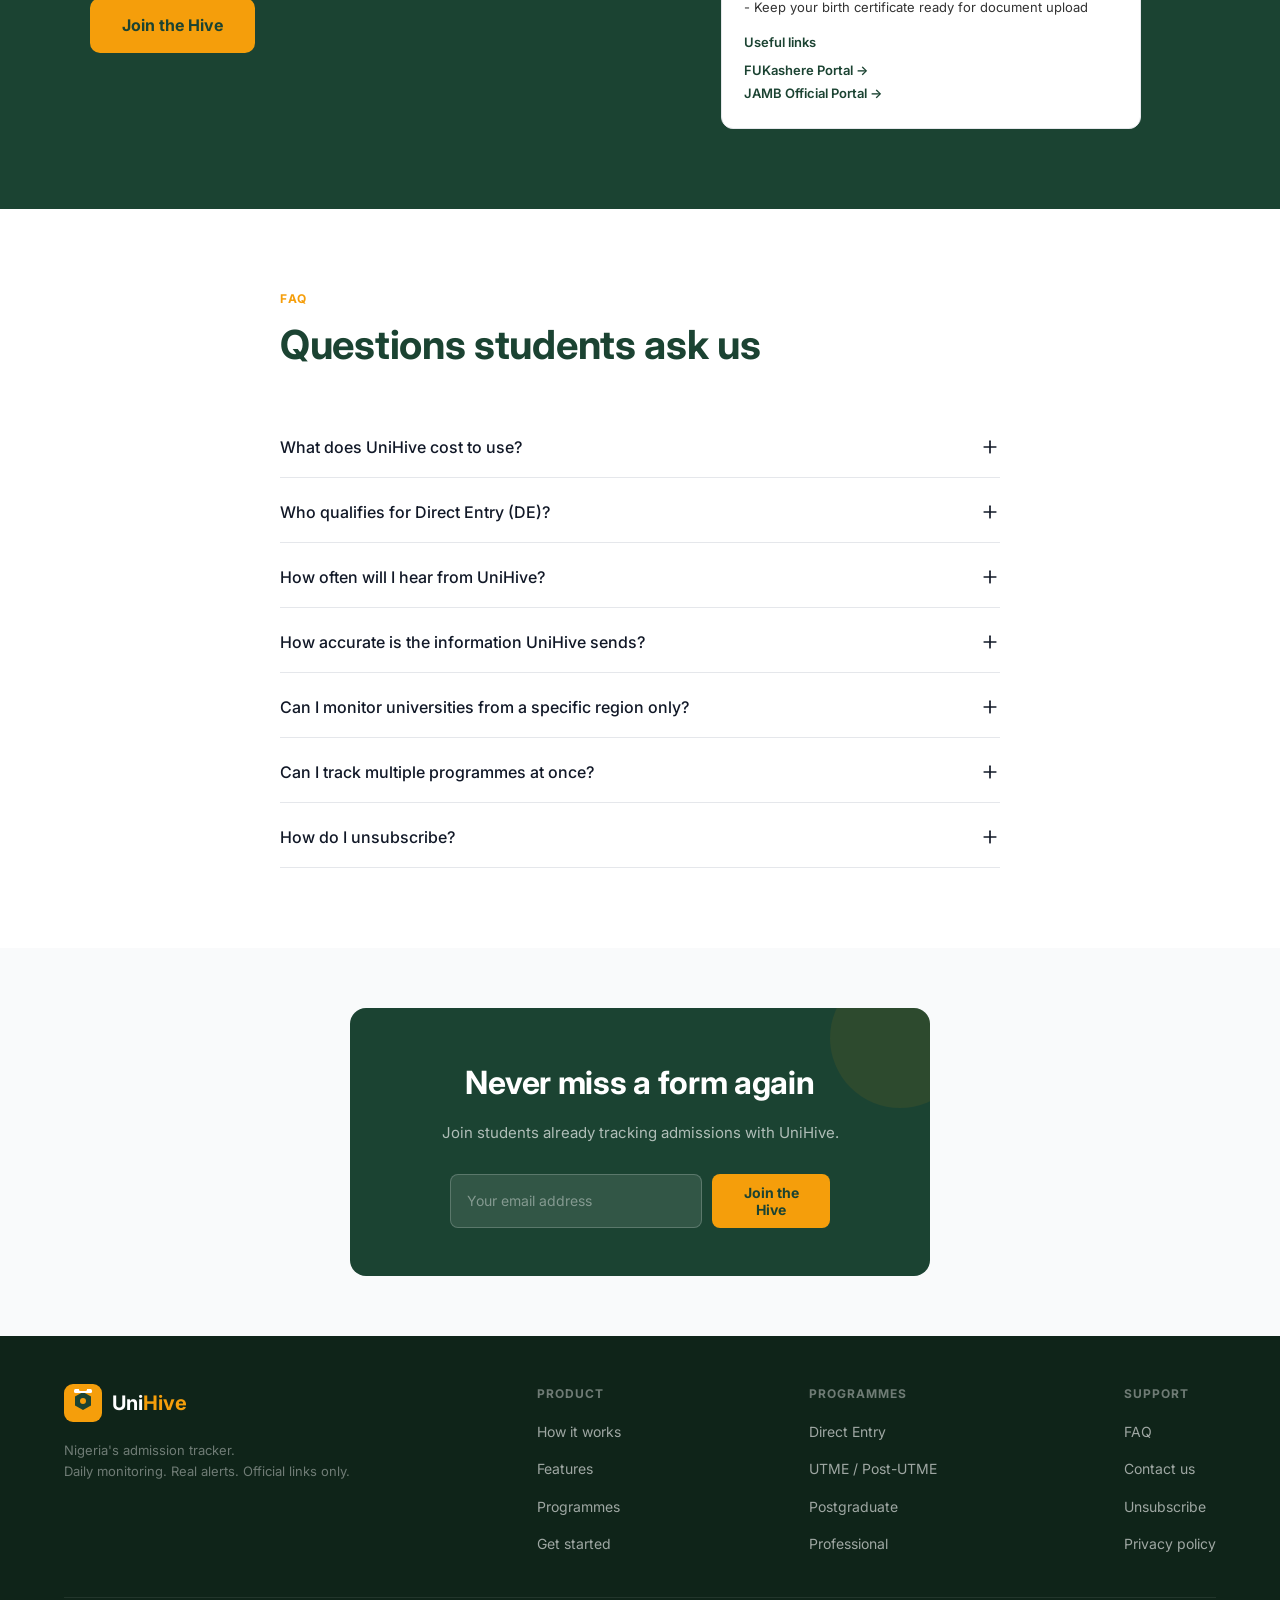
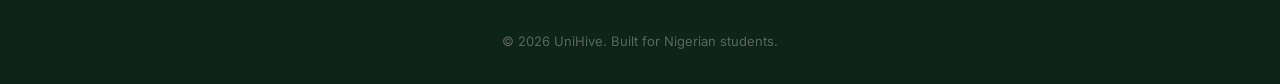
==== commit 8c5cf4b1: "add login and dashboard pages, password auth flow" ====
--- a/index.html
+++ b/index.html
@@ -95,6 +95,7 @@
         <li><a href="#features">Features</a></li>
         <li><a href="#programmes">Programmes</a></li>
         <li><a href="#faq">FAQ</a></li>
+        <li><a href="login.html">Log in</a></li>
         <li>
           <a href="onboard.html" class="btn btn-primary">Join the Hive</a>
         </li>
--- a/css/styles.css
+++ b/css/styles.css
@@ -606,7 +606,7 @@
   display: grid;
   grid-template-columns: 1fr 1fr;
   gap: 48px;
-  align-items: center;
+  align-items: start;
 }
 
 .prog-info h3 {
